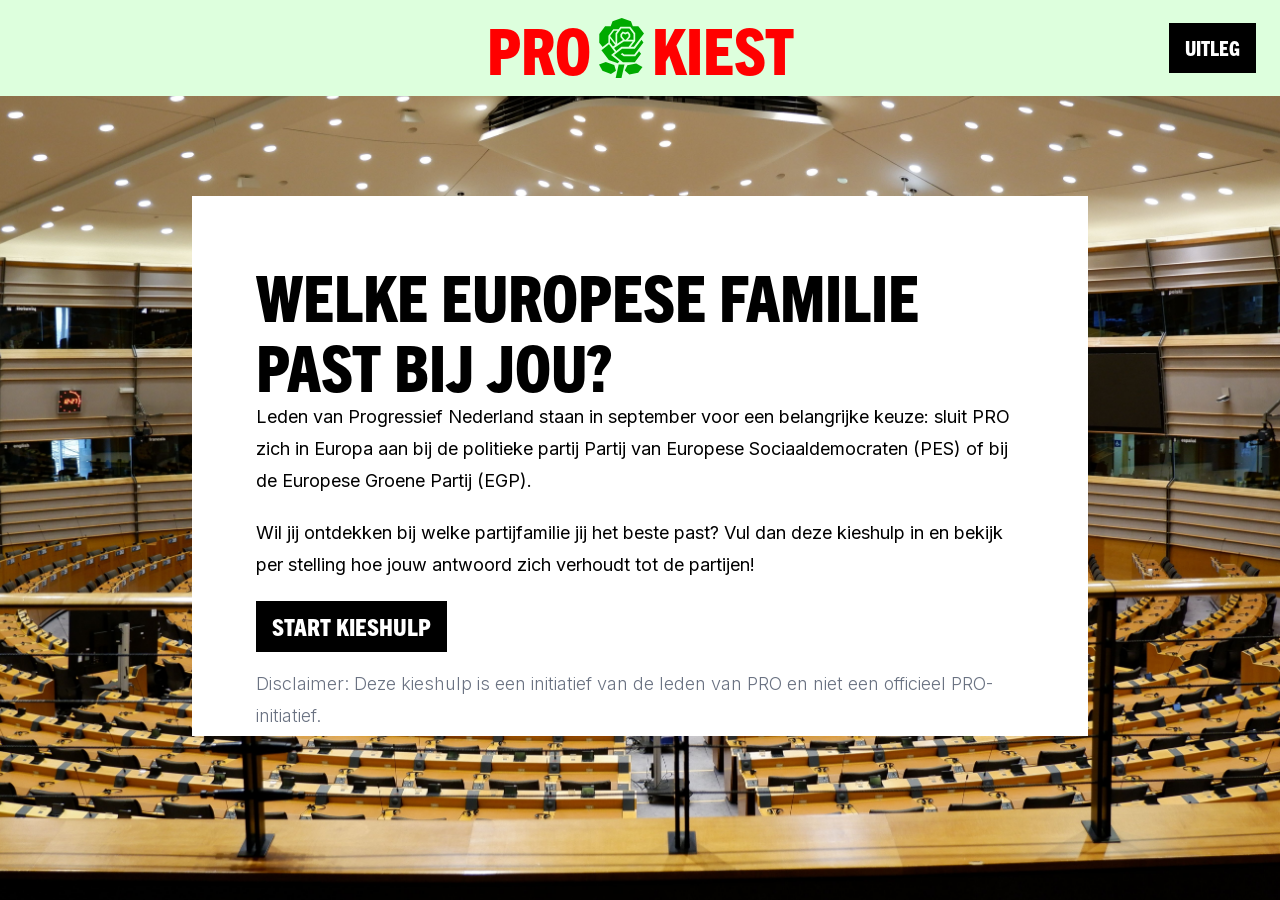
==== index.html @ 3e5dba1b "[Bot] Remove some old logic" ====
<!DOCTYPE html><!--jbq6PJC_xQ_1BbJ1nOaEa--><html lang="nl"><head><meta charSet="utf-8"/><meta name="viewport" content="width=device-width, initial-scale=1.0"/><meta name="viewport" content="width=device-width, initial-scale=1"/><link rel="preload" href="/_next/static/media/83afe278b6a6bb3c-s.p.3a6ba036.woff2" as="font" crossorigin="" type="font/woff2"/><link rel="preload" href="/fonts/Trade-Gothic-Next-LT-Pro-Lt.woff2" as="font" crossorigin="anonymous" type="font/woff2"/><link rel="preload" href="/fonts/Trade-Gothic-Next-LT-Pro.woff2" as="font" crossorigin="anonymous" type="font/woff2"/><link rel="preload" href="/fonts/Trade-Gothic-Next-LT-Pro-Cn.woff2" as="font" crossorigin="anonymous" type="font/woff2"/><link rel="preload" href="/fonts/Trade-Gothic-Next-LT-Pro-BdCn.woff2" as="font" crossorigin="anonymous" type="font/woff2"/><link rel="preload" as="image" href="/img/logo.svg"/><link rel="stylesheet" href="/_next/static/chunks/b7d8efb17f6d0d5c.css" data-precedence="next"/><link rel="preload" as="script" fetchPriority="low" href="/_next/static/chunks/a427eb49e493b20c.js"/><script src="/_next/static/chunks/7376b6bde52459bd.js" async=""></script><script src="/_next/static/chunks/b9815d432e1b489f.js" async=""></script><script src="/_next/static/chunks/4e6f28955422c92d.js" async=""></script><script src="/_next/static/chunks/eb59b9f862c1bdbf.js" async=""></script><script src="/_next/static/chunks/turbopack-c627ca79cd8f7689.js" async=""></script><script src="/_next/static/chunks/63b916033ead6818.js" async=""></script><script src="/_next/static/chunks/6979785a121b81f8.js" async=""></script><script src="/_next/static/chunks/e7fa56f981881c84.js" async=""></script><script src="/_next/static/chunks/f9fbcc937c357c88.js" async=""></script><script src="/_next/static/chunks/ec66d32b7583450e.js" async=""></script><script src="/_next/static/chunks/e334f1e9dd544319.js" async=""></script><script src="/_next/static/chunks/b8feca93baa9a281.js" async=""></script><script src="/_next/static/chunks/d967f2c191e84fab.js" async=""></script><script data-goatcounter="https://prokiest.goatcounter.com/count" async="" src="//gc.zgo.at/count.js"></script><meta name="next-size-adjust" content=""/><link rel="apple-touch-icon" sizes="180x180" href="/favicon/apple-touch-icon.png"/><link rel="icon" type="image/png" sizes="32x32" href="/favicon/favicon-32x32.png"/><link rel="icon" type="image/png" sizes="16x16" href="/favicon/favicon-16x16.png"/><link rel="manifest" href="/favicon/site.webmanifest"/><link rel="mask-icon" href="/favicon/safari-pinned-tab.svg" color="#000000"/><link rel="shortcut icon" href="/favicon/favicon.ico"/><link rel="alternate" type="application/rss+xml" href="/feed.xml"/><link rel="preload" href="/fonts/Trade-Gothic-Next-LT-Pro-Lt.woff2" as="font" type="font/woff2" crossorigin="anonymous"/><link rel="preload" href="/fonts/Trade-Gothic-Next-LT-Pro.woff2" as="font" type="font/woff2" crossorigin="anonymous"/><link rel="preload" href="/fonts/Trade-Gothic-Next-LT-Pro-Cn.woff2" as="font" type="font/woff2" crossorigin="anonymous"/><link rel="preload" href="/fonts/Trade-Gothic-Next-LT-Pro-BdCn.woff2" as="font" type="font/woff2" crossorigin="anonymous"/><title>PROKiest</title><meta name="description" content="Welke Europese familie past bij jou?"/><script src="/_next/static/chunks/a6dad97d9634a72d.js" noModule=""></script><style data-emotion="mui shjdog 1mu7tz3 1sf5kif 6k8fz8 8rwt75 srjgtb a23958 ugy3wa q7mezt 14yoxd">.mui-shjdog{display:-webkit-box;display:-webkit-flex;display:-ms-flexbox;display:flex;-webkit-flex-direction:column;-ms-flex-direction:column;flex-direction:column;width:100%;box-sizing:border-box;-webkit-flex-shrink:0;-ms-flex-negative:0;flex-shrink:0;position:fixed;z-index:1100;top:0;left:auto;right:0;--AppBar-background:#1976d2;--AppBar-color:#fff;background-color:var(--AppBar-background);color:var(--AppBar-color);top:0;background-color:var(--header-bg);color:inherit;box-shadow:none;border-bottom:none;z-index:1200;}@media print{.mui-shjdog{position:absolute;}}.mui-1mu7tz3{background-color:#fff;color:rgba(0, 0, 0, 0.87);-webkit-transition:box-shadow 300ms cubic-bezier(0.4, 0, 0.2, 1) 0ms;transition:box-shadow 300ms cubic-bezier(0.4, 0, 0.2, 1) 0ms;box-shadow:var(--Paper-shadow);background-image:var(--Paper-overlay);display:-webkit-box;display:-webkit-flex;display:-ms-flexbox;display:flex;-webkit-flex-direction:column;-ms-flex-direction:column;flex-direction:column;width:100%;box-sizing:border-box;-webkit-flex-shrink:0;-ms-flex-negative:0;flex-shrink:0;position:fixed;z-index:1100;top:0;left:auto;right:0;--AppBar-background:#1976d2;--AppBar-color:#fff;background-color:var(--AppBar-background);color:var(--AppBar-color);top:0;background-color:var(--header-bg);color:inherit;box-shadow:none;border-bottom:none;z-index:1200;}@media print{.mui-1mu7tz3{position:absolute;}}.mui-1sf5kif{position:relative;display:-webkit-box;display:-webkit-flex;display:-ms-flexbox;display:flex;-webkit-align-items:center;-webkit-box-align:center;-ms-flex-align:center;align-items:center;padding-left:16px;padding-right:16px;min-height:56px;display:grid;-webkit-align-items:center;-webkit-box-align:center;-ms-flex-align:center;align-items:center;width:100%;max-width:1280px;margin-left:auto;margin-right:auto;}@media (min-width:600px){.mui-1sf5kif{padding-left:24px;padding-right:24px;}}@media (min-width:0px){@media (orientation: landscape){.mui-1sf5kif{min-height:48px;}}}@media (min-width:600px){.mui-1sf5kif{min-height:64px;}}@media (min-width:0px){.mui-1sf5kif{padding-left:16px;padding-right:16px;grid-template-columns:1fr auto;}}@media (min-width:1200px){.mui-1sf5kif{padding-left:24px;padding-right:24px;grid-template-columns:1fr auto 1fr;}}@media (min-width:0px){.mui-6k8fz8{display:none;}}@media (min-width:1200px){.mui-6k8fz8{display:block;}}.mui-8rwt75{-webkit-align-items:center;-webkit-box-align:center;-ms-flex-align:center;align-items:center;-webkit-box-pack:end;-ms-flex-pack:end;-webkit-justify-content:flex-end;justify-content:flex-end;gap:16px;width:100%;}@media (min-width:0px){.mui-8rwt75{display:none;}}@media (min-width:1200px){.mui-8rwt75{display:-webkit-box;display:-webkit-flex;display:-ms-flexbox;display:flex;}}.mui-srjgtb{-webkit-box-pack:end;-ms-flex-pack:end;-webkit-justify-content:flex-end;justify-content:flex-end;}@media (min-width:0px){.mui-srjgtb{display:-webkit-box;display:-webkit-flex;display:-ms-flexbox;display:flex;}}@media (min-width:1200px){.mui-srjgtb{display:none;}}.mui-a23958{text-align:center;-webkit-flex:0 0 auto;-ms-flex:0 0 auto;flex:0 0 auto;font-size:1.5rem;padding:8px;border-radius:50%;color:rgba(0, 0, 0, 0.54);-webkit-transition:background-color 150ms cubic-bezier(0.4, 0, 0.2, 1) 0ms;transition:background-color 150ms cubic-bezier(0.4, 0, 0.2, 1) 0ms;--IconButton-hoverBg:rgba(0, 0, 0, 0.04);color:var(--button-color);background-color:var(--button-bg);border-radius:0;}.mui-a23958:hover{background-color:var(--IconButton-hoverBg);}@media (hover: none){.mui-a23958:hover{background-color:transparent;}}.mui-a23958.Mui-disabled{background-color:transparent;color:rgba(0, 0, 0, 0.26);}.mui-a23958.MuiIconButton-loading{color:transparent;}.mui-a23958:hover{background-color:var(--button-bg-hover);color:var(--button-color-hover);}.mui-ugy3wa{display:-webkit-inline-box;display:-webkit-inline-flex;display:-ms-inline-flexbox;display:inline-flex;-webkit-align-items:center;-webkit-box-align:center;-ms-flex-align:center;align-items:center;-webkit-box-pack:center;-ms-flex-pack:center;-webkit-justify-content:center;justify-content:center;position:relative;box-sizing:border-box;-webkit-tap-highlight-color:transparent;background-color:transparent;outline:0;border:0;margin:0;border-radius:0;padding:0;cursor:pointer;-webkit-user-select:none;-moz-user-select:none;-ms-user-select:none;user-select:none;vertical-align:middle;-moz-appearance:none;-webkit-appearance:none;-webkit-text-decoration:none;text-decoration:none;color:inherit;text-align:center;-webkit-flex:0 0 auto;-ms-flex:0 0 auto;flex:0 0 auto;font-size:1.5rem;padding:8px;border-radius:50%;color:rgba(0, 0, 0, 0.54);-webkit-transition:background-color 150ms cubic-bezier(0.4, 0, 0.2, 1) 0ms;transition:background-color 150ms cubic-bezier(0.4, 0, 0.2, 1) 0ms;--IconButton-hoverBg:rgba(0, 0, 0, 0.04);color:var(--button-color);background-color:var(--button-bg);border-radius:0;}.mui-ugy3wa::-moz-focus-inner{border-style:none;}.mui-ugy3wa.Mui-disabled{pointer-events:none;cursor:default;}@media print{.mui-ugy3wa{-webkit-print-color-adjust:exact;color-adjust:exact;}}.mui-ugy3wa:hover{background-color:var(--IconButton-hoverBg);}@media (hover: none){.mui-ugy3wa:hover{background-color:transparent;}}.mui-ugy3wa.Mui-disabled{background-color:transparent;color:rgba(0, 0, 0, 0.26);}.mui-ugy3wa.MuiIconButton-loading{color:transparent;}.mui-ugy3wa:hover{background-color:var(--button-bg-hover);color:var(--button-color-hover);}.mui-q7mezt{-webkit-user-select:none;-moz-user-select:none;-ms-user-select:none;user-select:none;width:1em;height:1em;display:inline-block;-webkit-flex-shrink:0;-ms-flex-negative:0;flex-shrink:0;-webkit-transition:fill 200ms cubic-bezier(0.4, 0, 0.2, 1) 0ms;transition:fill 200ms cubic-bezier(0.4, 0, 0.2, 1) 0ms;fill:currentColor;font-size:1.5rem;}.mui-14yoxd{z-index:1200;}</style></head><body class="inter_5972bc34-module__OU16Qa__className"><div hidden=""><!--$--><!--/$--></div><header class="MuiPaper-root MuiPaper-elevation MuiPaper-elevation0 MuiAppBar-root MuiAppBar-colorPrimary MuiAppBar-positionFixed mui-fixed mui-1mu7tz3" style="--Paper-shadow:none"><nav class="MuiToolbar-root MuiToolbar-gutters MuiToolbar-regular mui-1sf5kif" aria-label="Global"><div class="MuiBox-root mui-6k8fz8"></div><a class="flex items-center justify-self-center gap-2" aria-label="PROKiest" href="/"><span class="brand-logo">PRO</span><img alt="" src="/img/logo.svg" class="h-10 md:h-15 w-auto self-center"/><span class="brand-logo">Kiest</span></a><div class="MuiBox-root mui-8rwt75"><a href="/uitleg"><button type="button" class="inline-flex items-center justify-center font-(family-name:--title-font) uppercase px-[1rem] py-[0.6rem] cursor-pointer duration-300 bg-[var(--button-bg)] text-[var(--button-color)] hover:bg-[var(--button-bg-hover)] hover:text-[var(--button-color-hover)] w-fit">Uitleg</button></a></div><div class="MuiBox-root mui-srjgtb"><button class="MuiButtonBase-root MuiIconButton-root MuiIconButton-sizeMedium mui-ugy3wa" tabindex="0" type="button" aria-label="Open menu"><svg class="MuiSvgIcon-root MuiSvgIcon-fontSizeMedium mui-q7mezt" focusable="false" aria-hidden="true" viewBox="0 0 24 24"><path d="M3 18h18v-2H3zm0-5h18v-2H3zm0-7v2h18V6z"></path></svg></button></div></nav></header><main class="overflow-x-hidden"><div class="page-transition"><div style="background:var(--color-2-lighter)"><div class="relative overflow-hidden" style="height:100svh"><div class="md:hidden"><div class="max-h-[50vh] absolute inset-[-5%] bg-cover bg-center bg-no-repeat" style="background-image:url(/img/background.jpg)"></div><div class="flex h-full items-center justify-center p-4 md:p-8 mt-32 pb-32 sd:mt-64 sd:pb-64 max-h-screen md:mt-0 md:pb-0 md:max-h-screen"><div class="bg-white z-10 w-full max-w-4xl max-h-[calc(100svh-8rem)] h-full md:h-[60vh] flex flex-col overflow-hidden mt-32 pb-32 sd:mt-64 sd:pb-64 max-h-screen md:mt-0 md:pb-0 md:max-h-screen"><div class="p-4 md:p-16 flex-1 min-h-0 overflow-y-auto flex flex-col"><h1 class="hidden reader-only">PROKiest</h1><h1 class="hidden md:block">Welke Europese familie past bij jou?</h1><h2 class="md:hidden sd:block">Welke Europese familie past bij jou?</h2><p class="mb-5 text-lg/8 ">Leden van Progressief Nederland staan in september voor een belangrijke keuze: sluit PRO zich in Europa aan bij de politieke partij Partij van Europese Sociaaldemocraten (PES) of bij de Europese Groene Partij (EGP).</p><p class="mb-5 text-lg/8 ">Wil jij ontdekken bij welke partijfamilie jij het beste past? Vul dan deze kieshulp in en bekijk per stelling hoe jouw antwoord zich verhoudt tot de partijen!</p><button type="button" class="inline-flex items-center justify-center font-(family-name:--title-font) uppercase px-[1rem] py-[0.6rem] cursor-pointer duration-300 bg-[var(--button-bg)] text-[var(--button-color)] hover:bg-[var(--button-bg-hover)] hover:text-[var(--button-color-hover)] w-fit text-2xl mb-4">Start kieshulp</button><p class="mb-5 text-lg/8 mt-auto font-light text-gray-500">Disclaimer: Deze kieshulp is een initiatief van de leden van PRO en niet een officieel PRO-initiatief.</p></div></div></div></div><div class="hidden md:block h-full"><div class="hidden md:block absolute inset-[-5%] bg-cover bg-center bg-no-repeat" style="background-image:url(/img/background.jpg)"></div><div class="relative z-10 flex items-center justify-center h-full"><div class="flex h-full items-center justify-center p-4 md:p-8 mt-32 pb-32 sd:mt-64 sd:pb-64 max-h-screen md:mt-0 md:pb-0 md:max-h-screen"><div class="bg-white z-10 w-full max-w-4xl max-h-[calc(100svh-8rem)] h-full md:h-[60vh] flex flex-col overflow-hidden mt-32 pb-32 sd:mt-64 sd:pb-64 max-h-screen md:mt-0 md:pb-0 md:max-h-screen"><div class="p-4 md:p-16 flex-1 min-h-0 overflow-y-auto flex flex-col"><h1 class="hidden reader-only">PROKiest</h1><h1 class="hidden md:block">Welke Europese familie past bij jou?</h1><h2 class="md:hidden sd:block">Welke Europese familie past bij jou?</h2><p class="mb-5 text-lg/8 ">Leden van Progressief Nederland staan in september voor een belangrijke keuze: sluit PRO zich in Europa aan bij de politieke partij Partij van Europese Sociaaldemocraten (PES) of bij de Europese Groene Partij (EGP).</p><p class="mb-5 text-lg/8 ">Wil jij ontdekken bij welke partijfamilie jij het beste past? Vul dan deze kieshulp in en bekijk per stelling hoe jouw antwoord zich verhoudt tot de partijen!</p><button type="button" class="inline-flex items-center justify-center font-(family-name:--title-font) uppercase px-[1rem] py-[0.6rem] cursor-pointer duration-300 bg-[var(--button-bg)] text-[var(--button-color)] hover:bg-[var(--button-bg-hover)] hover:text-[var(--button-color-hover)] w-fit text-2xl mb-4">Start kieshulp</button><p class="mb-5 text-lg/8 mt-auto font-light text-gray-500">Disclaimer: Deze kieshulp is een initiatief van de leden van PRO en niet een officieel PRO-initiatief.</p></div></div></div></div></div></div></div><!--$--><!--/$--></div></main><script src="/_next/static/chunks/a427eb49e493b20c.js" id="_R_" async=""></script><script>(self.__next_f=self.__next_f||[]).push([0])</script><script>self.__next_f.push([1,"1:\"$Sreact.fragment\"\n2:I[99924,[\"/_next/static/chunks/63b916033ead6818.js\",\"/_next/static/chunks/6979785a121b81f8.js\",\"/_next/static/chunks/e7fa56f981881c84.js\",\"/_next/static/chunks/f9fbcc937c357c88.js\"],\"default\"]\n3:I[45877,[\"/_next/static/chunks/63b916033ead6818.js\",\"/_next/static/chunks/6979785a121b81f8.js\",\"/_next/static/chunks/e7fa56f981881c84.js\",\"/_next/static/chunks/f9fbcc937c357c88.js\"],\"default\"]\n4:I[96172,[\"/_next/static/chunks/63b916033ead6818.js\",\"/_next/static/chunks/6979785a121b81f8.js\",\"/_next/static/chunks/e7fa56f981881c84.js\",\"/_next/static/chunks/f9fbcc937c357c88.js\"],\"default\"]\n5:I[60059,[\"/_next/static/chunks/63b916033ead6818.js\",\"/_next/static/chunks/6979785a121b81f8.js\",\"/_next/static/chunks/e7fa56f981881c84.js\",\"/_next/static/chunks/f9fbcc937c357c88.js\"],\"default\"]\n6:I[42743,[\"/_next/static/chunks/ec66d32b7583450e.js\",\"/_next/static/chunks/e334f1e9dd544319.js\"],\"default\"]\n7:I[73658,[\"/_next/static/chunks/ec66d32b7583450e.js\",\"/_next/static/chunks/e334f1e9dd544319.js\"],\"default\"]\n8:I[46235,[\"/_next/static/chunks/ec66d32b7583450e.js\",\"/_next/static/chunks/e334f1e9dd544319.js\"],\"ClientPageRoot\"]\n9:I[97546,[\"/_next/static/chunks/63b916033ead6818.js\",\"/_next/static/chunks/6979785a121b81f8.js\",\"/_next/static/chunks/e7fa56f981881c84.js\",\"/_next/static/chunks/f9fbcc937c357c88.js\",\"/_next/static/chunks/b8feca93baa9a281.js\",\"/_next/static/chunks/d967f2c191e84fab.js\"],\"default\"]\nc:I[96027,[\"/_next/static/chunks/ec66d32b7583450e.js\",\"/_next/static/chunks/e334f1e9dd544319.js\"],\"OutletBoundary\"]\nd:\"$Sreact.suspense\"\nf:I[96027,[\"/_next/static/chunks/ec66d32b7583450e.js\",\"/_next/static/chunks/e334f1e9dd544319.js\"],\"ViewportBoundary\"]\n11:I[96027,[\"/_next/static/chunks/ec66d32b7583450e.js\",\"/_next/static/chunks/e334f1e9dd544319.js\"],\"MetadataBoundary\"]\n13:I[78346,[\"/_next/static/chunks/ec66d32b7583450e.js\",\"/_next/static/chunks/e334f1e9dd544319.js\"],\"default\"]\n:HL[\"/_next/static/chunks/b7d8efb17f6d0d5c.css\",\"style\"]\n:HL[\"/_next/static/media/83afe278b6a6bb3c-s.p.3a6ba036.woff2\",\"font\",{\"crossOrigin\":\"\",\"type\":\"font/woff2\"}]\n:HL[\"/fonts/Trade-Gothic-Next-LT-Pro-Lt.woff2\",\"font\",{\"crossOrigin\":\"anonymous\",\"type\":\"font/woff2\"}]\n:HL[\"/fonts/Trade-Gothic-Next-LT-Pro.woff2\",\"font\",{\"crossOrigin\":\"anonymous\",\"type\":\"font/woff2\"}]\n:HL[\"/fonts/Trade-Gothic-Next-LT-Pro-Cn.woff2\",\"font\",{\"crossOrigin\":\"anonymous\",\"type\":\"font/woff2\"}]\n:HL[\"/fonts/Trade-Gothic-Next-LT-Pro-BdCn.woff2\",\"font\",{\"crossOrigin\":\"anonymous\",\"type\":\"font/woff2\"}]\n"])</script><script>self.__next_f.push([1,"0:{\"P\":null,\"b\":\"jbq6PJC_xQ_1BbJ1nOaEa\",\"c\":[\"\",\"\"],\"q\":\"\",\"i\":false,\"f\":[[[\"\",{\"children\":[\"__PAGE__\",{}]},\"$undefined\",\"$undefined\",true],[[\"$\",\"$1\",\"c\",{\"children\":[[[\"$\",\"link\",\"0\",{\"rel\":\"stylesheet\",\"href\":\"/_next/static/chunks/b7d8efb17f6d0d5c.css\",\"precedence\":\"next\",\"crossOrigin\":\"$undefined\",\"nonce\":\"$undefined\"}],[\"$\",\"script\",\"script-0\",{\"src\":\"/_next/static/chunks/63b916033ead6818.js\",\"async\":true,\"nonce\":\"$undefined\"}],[\"$\",\"script\",\"script-1\",{\"src\":\"/_next/static/chunks/6979785a121b81f8.js\",\"async\":true,\"nonce\":\"$undefined\"}],[\"$\",\"script\",\"script-2\",{\"src\":\"/_next/static/chunks/e7fa56f981881c84.js\",\"async\":true,\"nonce\":\"$undefined\"}],[\"$\",\"script\",\"script-3\",{\"src\":\"/_next/static/chunks/f9fbcc937c357c88.js\",\"async\":true,\"nonce\":\"$undefined\"}]],[\"$\",\"html\",null,{\"lang\":\"nl\",\"suppressHydrationWarning\":true,\"children\":[[\"$\",\"head\",null,{\"children\":[[\"$\",\"meta\",null,{\"name\":\"viewport\",\"content\":\"width=device-width, initial-scale=1.0\"}],[\"$\",\"link\",null,{\"rel\":\"apple-touch-icon\",\"sizes\":\"180x180\",\"href\":\"/favicon/apple-touch-icon.png\"}],[\"$\",\"link\",null,{\"rel\":\"icon\",\"type\":\"image/png\",\"sizes\":\"32x32\",\"href\":\"/favicon/favicon-32x32.png\"}],[\"$\",\"link\",null,{\"rel\":\"icon\",\"type\":\"image/png\",\"sizes\":\"16x16\",\"href\":\"/favicon/favicon-16x16.png\"}],[\"$\",\"link\",null,{\"rel\":\"manifest\",\"href\":\"/favicon/site.webmanifest\"}],[\"$\",\"link\",null,{\"rel\":\"mask-icon\",\"href\":\"/favicon/safari-pinned-tab.svg\",\"color\":\"#000000\"}],[\"$\",\"link\",null,{\"rel\":\"shortcut icon\",\"href\":\"/favicon/favicon.ico\"}],[\"$\",\"link\",null,{\"rel\":\"alternate\",\"type\":\"application/rss+xml\",\"href\":\"/feed.xml\"}],[\"$\",\"link\",null,{\"rel\":\"preload\",\"href\":\"/fonts/Trade-Gothic-Next-LT-Pro-Lt.woff2\",\"as\":\"font\",\"type\":\"font/woff2\",\"crossOrigin\":\"anonymous\"}],[\"$\",\"link\",null,{\"rel\":\"preload\",\"href\":\"/fonts/Trade-Gothic-Next-LT-Pro.woff2\",\"as\":\"font\",\"type\":\"font/woff2\",\"crossOrigin\":\"anonymous\"}],[\"$\",\"link\",null,{\"rel\":\"preload\",\"href\":\"/fonts/Trade-Gothic-Next-LT-Pro-Cn.woff2\",\"as\":\"font\",\"type\":\"font/woff2\",\"crossOrigin\":\"anonymous\"}],[\"$\",\"link\",null,{\"rel\":\"preload\",\"href\":\"/fonts/Trade-Gothic-Next-LT-Pro-BdCn.woff2\",\"as\":\"font\",\"type\":\"font/woff2\",\"crossOrigin\":\"anonymous\"}],[\"$\",\"script\",null,{\"data-goatcounter\":\"https://prokiest.goatcounter.com/count\",\"async\":true,\"src\":\"//gc.zgo.at/count.js\"}]]}],[\"$\",\"body\",null,{\"className\":\"inter_5972bc34-module__OU16Qa__className\",\"children\":[\"$\",\"$L2\",null,{\"options\":{\"key\":\"mui\"},\"children\":[\"$\",\"$L3\",null,{\"children\":[[\"$\",\"$L4\",null,{}],[\"$\",\"main\",null,{\"className\":\"overflow-x-hidden\",\"children\":[\"$\",\"$L5\",null,{\"children\":[\"$\",\"$L6\",null,{\"parallelRouterKey\":\"children\",\"error\":\"$undefined\",\"errorStyles\":\"$undefined\",\"errorScripts\":\"$undefined\",\"template\":[\"$\",\"$L7\",null,{}],\"templateStyles\":\"$undefined\",\"templateScripts\":\"$undefined\",\"notFound\":[[[\"$\",\"title\",null,{\"children\":\"404: This page could not be found.\"}],[\"$\",\"div\",null,{\"style\":{\"fontFamily\":\"system-ui,\\\"Segoe UI\\\",Roboto,Helvetica,Arial,sans-serif,\\\"Apple Color Emoji\\\",\\\"Segoe UI Emoji\\\"\",\"height\":\"100vh\",\"textAlign\":\"center\",\"display\":\"flex\",\"flexDirection\":\"column\",\"alignItems\":\"center\",\"justifyContent\":\"center\"},\"children\":[\"$\",\"div\",null,{\"children\":[[\"$\",\"style\",null,{\"dangerouslySetInnerHTML\":{\"__html\":\"body{color:#000;background:#fff;margin:0}.next-error-h1{border-right:1px solid rgba(0,0,0,.3)}@media (prefers-color-scheme:dark){body{color:#fff;background:#000}.next-error-h1{border-right:1px solid rgba(255,255,255,.3)}}\"}}],[\"$\",\"h1\",null,{\"className\":\"next-error-h1\",\"style\":{\"display\":\"inline-block\",\"margin\":\"0 20px 0 0\",\"padding\":\"0 23px 0 0\",\"fontSize\":24,\"fontWeight\":500,\"verticalAlign\":\"top\",\"lineHeight\":\"49px\"},\"children\":404}],[\"$\",\"div\",null,{\"style\":{\"display\":\"inline-block\"},\"children\":[\"$\",\"h2\",null,{\"style\":{\"fontSize\":14,\"fontWeight\":400,\"lineHeight\":\"49px\",\"margin\":0},\"children\":\"This page could not be found.\"}]}]]}]}]],[]],\"forbidden\":\"$undefined\",\"unauthorized\":\"$undefined\"}]}]}]]}]}]}]]}]]}],{\"children\":[[\"$\",\"$1\",\"c\",{\"children\":[[\"$\",\"$L8\",null,{\"Component\":\"$9\",\"serverProvidedParams\":{\"searchParams\":{},\"params\":{},\"promises\":[\"$@a\",\"$@b\"]}}],[[\"$\",\"script\",\"script-0\",{\"src\":\"/_next/static/chunks/b8feca93baa9a281.js\",\"async\":true,\"nonce\":\"$undefined\"}],[\"$\",\"script\",\"script-1\",{\"src\":\"/_next/static/chunks/d967f2c191e84fab.js\",\"async\":true,\"nonce\":\"$undefined\"}]],[\"$\",\"$Lc\",null,{\"children\":[\"$\",\"$d\",null,{\"name\":\"Next.MetadataOutlet\",\"children\":\"$@e\"}]}]]}],{},null,false,false]},null,false,false],[\"$\",\"$1\",\"h\",{\"children\":[null,[\"$\",\"$Lf\",null,{\"children\":\"$L10\"}],[\"$\",\"div\",null,{\"hidden\":true,\"children\":[\"$\",\"$L11\",null,{\"children\":[\"$\",\"$d\",null,{\"name\":\"Next.Metadata\",\"children\":\"$L12\"}]}]}],[\"$\",\"meta\",null,{\"name\":\"next-size-adjust\",\"content\":\"\"}]]}],false]],\"m\":\"$undefined\",\"G\":[\"$13\",[]],\"S\":true}\n"])</script><script>self.__next_f.push([1,"a:{}\nb:\"$0:f:0:1:1:children:0:props:children:0:props:serverProvidedParams:params\"\n"])</script><script>self.__next_f.push([1,"10:[[\"$\",\"meta\",\"0\",{\"charSet\":\"utf-8\"}],[\"$\",\"meta\",\"1\",{\"name\":\"viewport\",\"content\":\"width=device-width, initial-scale=1\"}]]\n"])</script><script>self.__next_f.push([1,"e:null\n12:[[\"$\",\"title\",\"0\",{\"children\":\"PROKiest\"}],[\"$\",\"meta\",\"1\",{\"name\":\"description\",\"content\":\"Welke Europese familie past bij jou?\"}]]\n"])</script></body></html>
---- _next/static/chunks/b7d8efb17f6d0d5c.css ----
@font-face{font-family:Inter;font-style:normal;font-weight:100 900;font-display:swap;src:url(../media/2c55a0e60120577a-s.2a48534a.woff2)format("woff2");unicode-range:U+460-52F,U+1C80-1C8A,U+20B4,U+2DE0-2DFF,U+A640-A69F,U+FE2E-FE2F}@font-face{font-family:Inter;font-style:normal;font-weight:100 900;font-display:swap;src:url(../media/9c72aa0f40e4eef8-s.18a48cbc.woff2)format("woff2");unicode-range:U+301,U+400-45F,U+490-491,U+4B0-4B1,U+2116}@font-face{font-family:Inter;font-style:normal;font-weight:100 900;font-display:swap;src:url(../media/ad66f9afd8947f86-s.7a40eb73.woff2)format("woff2");unicode-range:U+1F??}@font-face{font-family:Inter;font-style:normal;font-weight:100 900;font-display:swap;src:url(../media/5476f68d60460930-s.c995e352.woff2)format("woff2");unicode-range:U+370-377,U+37A-37F,U+384-38A,U+38C,U+38E-3A1,U+3A3-3FF}@font-face{font-family:Inter;font-style:normal;font-weight:100 900;font-display:swap;src:url(../media/2bbe8d2671613f1f-s.76dcb0b2.woff2)format("woff2");unicode-range:U+102-103,U+110-111,U+128-129,U+168-169,U+1A0-1A1,U+1AF-1B0,U+300-301,U+303-304,U+308-309,U+323,U+329,U+1EA0-1EF9,U+20AB}@font-face{font-family:Inter;font-style:normal;font-weight:100 900;font-display:swap;src:url(../media/1bffadaabf893a1e-s.7cd81963.woff2)format("woff2");unicode-range:U+100-2BA,U+2BD-2C5,U+2C7-2CC,U+2CE-2D7,U+2DD-2FF,U+304,U+308,U+329,U+1D00-1DBF,U+1E00-1E9F,U+1EF2-1EFF,U+2020,U+20A0-20AB,U+20AD-20C0,U+2113,U+2C60-2C7F,U+A720-A7FF}@font-face{font-family:Inter;font-style:normal;font-weight:100 900;font-display:swap;src:url(../media/83afe278b6a6bb3c-s.p.3a6ba036.woff2)format("woff2");unicode-range:U+??,U+131,U+152-153,U+2BB-2BC,U+2C6,U+2DA,U+2DC,U+304,U+308,U+329,U+2000-206F,U+20AC,U+2122,U+2191,U+2193,U+2212,U+2215,U+FEFF,U+FFFD}@font-face{font-family:Inter Fallback;src:local(Arial);ascent-override:90.44%;descent-override:22.52%;line-gap-override:0.0%;size-adjust:107.12%}.inter_5972bc34-module__OU16Qa__className{font-family:Inter,Inter Fallback;font-style:normal}
@layer properties{@supports (((-webkit-hyphens:none)) and (not (margin-trim:inline))) or ((-moz-orient:inline) and (not (color:rgb(from red r g b)))){*,:before,:after,::backdrop{--tw-translate-x:0;--tw-translate-y:0;--tw-translate-z:0;--tw-rotate-x:initial;--tw-rotate-y:initial;--tw-rotate-z:initial;--tw-skew-x:initial;--tw-skew-y:initial;--tw-border-style:solid;--tw-gradient-position:initial;--tw-gradient-from:#0000;--tw-gradient-via:#0000;--tw-gradient-to:#0000;--tw-gradient-stops:initial;--tw-gradient-via-stops:initial;--tw-gradient-from-position:0%;--tw-gradient-via-position:50%;--tw-gradient-to-position:100%;--tw-leading:initial;--tw-font-weight:initial;--tw-tracking:initial;--tw-shadow:0 0 #0000;--tw-shadow-color:initial;--tw-shadow-alpha:100%;--tw-inset-shadow:0 0 #0000;--tw-inset-shadow-color:initial;--tw-inset-shadow-alpha:100%;--tw-ring-color:initial;--tw-ring-shadow:0 0 #0000;--tw-inset-ring-color:initial;--tw-inset-ring-shadow:0 0 #0000;--tw-ring-inset:initial;--tw-ring-offset-width:0px;--tw-ring-offset-color:#fff;--tw-ring-offset-shadow:0 0 #0000;--tw-duration:initial;--tw-scale-x:1;--tw-scale-y:1;--tw-scale-z:1}}}@layer theme{:root,:host{--font-sans:-apple-system,BlinkMacSystemFont,"Segoe UI",Roboto,"Helvetica Neue","Noto Sans",Arial,sans-serif,"Apple Color Emoji","Segoe UI Emoji","Segoe UI Symbol","Noto Color Emoji";--font-mono:ui-monospace,SFMono-Regular,Menlo,Monaco,Consolas,"Liberation Mono","Courier New",monospace;--color-red-100:#ffe2e2;--color-red-400:#ff6568;--color-red-700:#bf000f;--color-orange-100:#ffedd5;--color-orange-400:#ff8b1a;--color-orange-700:#c53c00;--color-green-100:#dcfce7;--color-green-400:#05df72;--color-green-700:#008138;--color-blue-100:#dbeafe;--color-blue-400:#54a2ff;--color-gray-300:#d1d5dc;--color-gray-500:#6a7282;--color-gray-900:#101828;--color-black:#000;--color-white:#fff;--spacing:.25rem;--container-3xl:48rem;--container-4xl:56rem;--container-7xl:80rem;--text-sm:.875rem;--text-sm--line-height:calc(1.25/.875);--text-lg:1.125rem;--text-xl:1.25rem;--text-xl--line-height:calc(1.75/1.25);--text-2xl:1.5rem;--text-2xl--line-height:calc(2/1.5);--text-4xl:2.25rem;--text-4xl--line-height:calc(2.5/2.25);--text-5xl:3rem;--text-5xl--line-height:1;--font-weight-light:300;--font-weight-semibold:600;--font-weight-bold:700;--leading-tight:1.25;--radius-2xl:1rem;--default-transition-duration:.15s;--default-transition-timing-function:cubic-bezier(.4,0,.2,1);--default-font-family:var(--font-sans);--default-mono-font-family:var(--font-mono);--title-font:"Trade Gothic Next Condensed","trade-gothic-next-condensed","Helvetica Neue","Arial",sans-serif;--title-size:4rem;--title-line-height:1.1;--title-color:#000;--body-font:"Trade Gothic Next","trade-gothic-next","Helvetica Neue","Arial",sans-serif;--body-size:20px;--body-weight:400;--body-line-height:1.5;--body-color:#000;--color-1:red;--color-1-light:#fac;--color-2:#0a0;--color-2-lighter:#dfd;--header-bg:var(--color-2-lighter);--button-bg:#000;--button-color:#fff;--button-bg-hover:var(--color-1-light);--button-color-hover:#000}@supports (color:lab(0% 0 0)){:root,:host{--color-red-100:lab(92.243% 10.2865 3.83865);--color-red-400:lab(63.7053% 60.745 31.3109);--color-red-700:lab(40.4273% 67.2623 53.7441);--color-orange-100:lab(94.7127% 3.58394 14.3151);--color-orange-400:lab(70.0429% 42.5156 75.8207);--color-orange-700:lab(46.4615% 57.7275 70.8507);--color-green-100:lab(96.1861% -13.8464 6.52365);--color-green-400:lab(78.503% -64.9265 39.7492);--color-green-700:lab(47.0329% -47.0239 31.4788);--color-blue-100:lab(92.0301% -2.24757 -11.6453);--color-blue-400:lab(65.0361% -1.42065 -56.9802);--color-gray-300:lab(85.1236% -.612259 -3.7138);--color-gray-500:lab(47.7841% -.393182 -10.0268);--color-gray-900:lab(8.11897% .811279 -12.254)}}}@layer base{*,:after,:before,::backdrop{box-sizing:border-box;border:0 solid;margin:0;padding:0}::file-selector-button{box-sizing:border-box;border:0 solid;margin:0;padding:0}html,:host{-webkit-text-size-adjust:100%;tab-size:4;line-height:1.5;font-family:var(--default-font-family,-apple-system,BlinkMacSystemFont,"Segoe UI",Roboto,"Helvetica Neue","Noto Sans",Arial,sans-serif,"Apple Color Emoji","Segoe UI Emoji","Segoe UI Symbol","Noto Color Emoji");font-feature-settings:var(--default-font-feature-settings,normal);font-variation-settings:var(--default-font-variation-settings,normal);-webkit-tap-highlight-color:transparent}hr{height:0;color:inherit;border-top-width:1px}abbr:where([title]){-webkit-text-decoration:underline dotted;text-decoration:underline dotted}h1,h2,h3,h4,h5,h6{font-size:inherit;font-weight:inherit}a{color:inherit;-webkit-text-decoration:inherit;-webkit-text-decoration:inherit;-webkit-text-decoration:inherit;-webkit-text-decoration:inherit;text-decoration:inherit}b,strong{font-weight:bolder}code,kbd,samp,pre{font-family:var(--default-mono-font-family,ui-monospace,SFMono-Regular,Menlo,Monaco,Consolas,"Liberation Mono","Courier New",monospace);font-feature-settings:var(--default-mono-font-feature-settings,normal);font-variation-settings:var(--default-mono-font-variation-settings,normal);font-size:1em}small{font-size:80%}sub,sup{vertical-align:baseline;font-size:75%;line-height:0;position:relative}sub{bottom:-.25em}sup{top:-.5em}table{text-indent:0;border-color:inherit;border-collapse:collapse}:-moz-focusring:where(:not(iframe)){outline:auto}progress{vertical-align:baseline}summary{display:list-item}ol,ul,menu{list-style:none}img,svg,video,canvas,audio,iframe,embed,object{vertical-align:middle;display:block}img,video{max-width:100%;height:auto}button,input,select,optgroup,textarea{font:inherit;font-feature-settings:inherit;font-variation-settings:inherit;letter-spacing:inherit;color:inherit;opacity:1;background-color:#0000;border-radius:0}::file-selector-button{font:inherit;font-feature-settings:inherit;font-variation-settings:inherit;letter-spacing:inherit;color:inherit;opacity:1;background-color:#0000;border-radius:0}:where(select:is([multiple],[size])) optgroup{font-weight:bolder}:where(select:is([multiple],[size])) optgroup option{padding-inline-start:20px}::file-selector-button{margin-inline-end:4px}::placeholder{opacity:1}@supports (not ((-webkit-appearance:-apple-pay-button))) or (contain-intrinsic-size:1px){::placeholder{color:currentColor}@supports (color:color-mix(in lab, red, red)){::placeholder{color:color-mix(in oklab,currentcolor 50%,transparent)}}}textarea{resize:vertical}::-webkit-search-decoration{-webkit-appearance:none}::-webkit-date-and-time-value{min-height:1lh;text-align:inherit}::-webkit-datetime-edit{display:inline-flex}::-webkit-datetime-edit-fields-wrapper{padding:0}::-webkit-datetime-edit{padding-block:0}::-webkit-datetime-edit-year-field{padding-block:0}::-webkit-datetime-edit-month-field{padding-block:0}::-webkit-datetime-edit-day-field{padding-block:0}::-webkit-datetime-edit-hour-field{padding-block:0}::-webkit-datetime-edit-minute-field{padding-block:0}::-webkit-datetime-edit-second-field{padding-block:0}::-webkit-datetime-edit-millisecond-field{padding-block:0}::-webkit-datetime-edit-meridiem-field{padding-block:0}::-webkit-calendar-picker-indicator{line-height:1}:-moz-ui-invalid{box-shadow:none}button,input:where([type=button],[type=reset],[type=submit]){appearance:button}::file-selector-button{appearance:button}::-webkit-inner-spin-button{height:auto}::-webkit-outer-spin-button{height:auto}[hidden]:where(:not([hidden=until-found])){display:none!important}body{font-family:var(--body-font);font-size:var(--body-size);font-weight:var(--body-weight);line-height:var(--body-line-height);color:var(--body-color)}a{color:var(--color-2)}h1,h2,h3,h4,h5,h6{font-family:var(--title-font);line-height:var(--title-line-height);color:var(--title-color);text-transform:uppercase}h1{font-size:var(--title-size)}h2{font-size:calc(var(--title-size)*.75)}h3{font-size:calc(var(--title-size)*.6)}h4{font-size:calc(var(--title-size)*.5)}h5{font-size:calc(var(--title-size)*.4)}h6{font-size:calc(var(--title-size)*.35)}.brand-logo{font-size:calc(var(--title-size)*.7);color:red;font-family:var(--title-font);font-weight:var(--title-weight);text-transform:uppercase}@media (min-width:768px){.brand-logo{font-size:var(--title-size)}}}@layer components;@layer utilities{.sr-only{clip-path:inset(50%);white-space:nowrap;border-width:0;width:1px;height:1px;margin:-1px;padding:0;position:absolute;overflow:hidden}.absolute{position:absolute}.fixed{position:fixed}.relative{position:relative}.inset-0{inset:0}.inset-\[-5\%\]{inset:-5%}.bottom-6{bottom:calc(var(--spacing)*6)}.left-1\/2{left:50%}.isolate{isolation:isolate}.-z-10{z-index:calc(10*-1)}.z-10{z-index:10}.-m-1\.5{margin:calc(var(--spacing)*-1.5)}.mx-auto{margin-inline:auto}.my-3{margin-block:calc(var(--spacing)*3)}.mt-2{margin-top:calc(var(--spacing)*2)}.mt-3{margin-top:calc(var(--spacing)*3)}.mt-8{margin-top:calc(var(--spacing)*8)}.mt-32{margin-top:calc(var(--spacing)*32)}.mt-64{margin-top:calc(var(--spacing)*64)}.mt-auto{margin-top:auto}.mb-2{margin-bottom:calc(var(--spacing)*2)}.mb-4{margin-bottom:calc(var(--spacing)*4)}.mb-5{margin-bottom:calc(var(--spacing)*5)}.mb-8{margin-bottom:calc(var(--spacing)*8)}.block{display:block}.contents{display:contents}.flex{display:flex}.grid{display:grid}.hidden{display:none}.inline-block{display:inline-block}.inline-flex{display:inline-flex}.size-full{width:100%;height:100%}.h-2{height:calc(var(--spacing)*2)}.h-10{height:calc(var(--spacing)*10)}.h-dvh{height:100dvh}.h-full{height:100%}.max-h-\[50vh\]{max-height:50vh}.max-h-\[calc\(100svh-8rem\)\]{max-height:calc(100svh - 8rem)}.max-h-dvh{max-height:100dvh}.max-h-screen{max-height:100vh}.min-h-0{min-height:0}.w-auto{width:auto}.w-fit{width:fit-content}.w-full{width:100%}.max-w-3xl{max-width:var(--container-3xl)}.max-w-4xl{max-width:var(--container-4xl)}.max-w-7xl{max-width:var(--container-7xl)}.max-w-\[40\%\]{max-width:40%}.flex-1{flex:1}.shrink-0{flex-shrink:0}.-translate-x-1\/2{--tw-translate-x:calc(calc(1/2*100%)*-1);translate:var(--tw-translate-x)var(--tw-translate-y)}.transform{transform:var(--tw-rotate-x,)var(--tw-rotate-y,)var(--tw-rotate-z,)var(--tw-skew-x,)var(--tw-skew-y,)}.cursor-pointer{cursor:pointer}.flex-col{flex-direction:column}.items-center{align-items:center}.justify-between{justify-content:space-between}.justify-center{justify-content:center}.justify-end{justify-content:flex-end}.gap-2{gap:calc(var(--spacing)*2)}.gap-3{gap:calc(var(--spacing)*3)}.gap-4{gap:calc(var(--spacing)*4)}.self-center{align-self:center}.justify-self-center{justify-self:center}.overflow-auto{overflow:auto}.overflow-hidden{overflow:hidden}.overflow-x-hidden{overflow-x:hidden}.overflow-y-auto{overflow-y:auto}.rounded{border-radius:.25rem}.rounded-2xl{border-radius:var(--radius-2xl)}.rounded-full{border-radius:3.40282e38px}.rounded-t{border-top-left-radius:.25rem;border-top-right-radius:.25rem}.rounded-b{border-bottom-right-radius:.25rem;border-bottom-left-radius:.25rem}.border{border-style:var(--tw-border-style);border-width:1px}.border-t-0{border-top-style:var(--tw-border-style);border-top-width:0}.border-2{border-color:var(--color-2)}.border-blue-400{border-color:var(--color-blue-400)}.border-green-400{border-color:var(--color-green-400)}.border-orange-400{border-color:var(--color-orange-400)}.border-red-400{border-color:var(--color-red-400)}.border-white{border-color:var(--color-white)}.bg-\[var\(--button-bg\)\]{background-color:var(--button-bg)}.bg-black\/15{background-color:#00000026}@supports (color:color-mix(in lab, red, red)){.bg-black\/15{background-color:color-mix(in oklab,var(--color-black)15%,transparent)}}.bg-blue-100{background-color:var(--color-blue-100)}.bg-blue-400{background-color:var(--color-blue-400)}.bg-gray-900{background-color:var(--color-gray-900)}.bg-green-100{background-color:var(--color-green-100)}.bg-green-400{background-color:var(--color-green-400)}.bg-orange-100{background-color:var(--color-orange-100)}.bg-orange-400{background-color:var(--color-orange-400)}.bg-red-100{background-color:var(--color-red-100)}.bg-red-400{background-color:var(--color-red-400)}.bg-white{background-color:var(--color-white)}.bg-gradient-to-t{--tw-gradient-position:to top in oklab;background-image:linear-gradient(var(--tw-gradient-stops))}.from-gray-900{--tw-gradient-from:var(--color-gray-900);--tw-gradient-stops:var(--tw-gradient-via-stops,var(--tw-gradient-position),var(--tw-gradient-from)var(--tw-gradient-from-position),var(--tw-gradient-to)var(--tw-gradient-to-position))}.via-gray-900\/40{--tw-gradient-via:#10182866}@supports (color:color-mix(in lab, red, red)){.via-gray-900\/40{--tw-gradient-via:color-mix(in oklab,var(--color-gray-900)40%,transparent)}}.via-gray-900\/40{--tw-gradient-via-stops:var(--tw-gradient-position),var(--tw-gradient-from)var(--tw-gradient-from-position),var(--tw-gradient-via)var(--tw-gradient-via-position),var(--tw-gradient-to)var(--tw-gradient-to-position);--tw-gradient-stops:var(--tw-gradient-via-stops)}.bg-cover{background-size:cover}.bg-center{background-position:50%}.bg-no-repeat{background-repeat:no-repeat}.fill-white{fill:var(--color-white)}.object-cover{object-fit:cover}.p-1\.5{padding:calc(var(--spacing)*1.5)}.p-3{padding:calc(var(--spacing)*3)}.p-4{padding:calc(var(--spacing)*4)}.px-4{padding-inline:calc(var(--spacing)*4)}.px-8{padding-inline:calc(var(--spacing)*8)}.px-\[1rem\]{padding-inline:1rem}.py-2{padding-block:calc(var(--spacing)*2)}.py-3{padding-block:calc(var(--spacing)*3)}.py-\[0\.6rem\]{padding-block:.6rem}.pt-4{padding-top:calc(var(--spacing)*4)}.pt-8{padding-top:calc(var(--spacing)*8)}.pt-16{padding-top:calc(var(--spacing)*16)}.pt-80{padding-top:calc(var(--spacing)*80)}.pb-8{padding-bottom:calc(var(--spacing)*8)}.pb-32{padding-bottom:calc(var(--spacing)*32)}.pb-64{padding-bottom:calc(var(--spacing)*64)}.text-left{text-align:left}.text-right{text-align:right}.font-\(family-name\:--title-font\){font-family:var(--title-font)}.text-2xl{font-size:var(--text-2xl);line-height:var(--tw-leading,var(--text-2xl--line-height))}.text-5xl{font-size:var(--text-5xl);line-height:var(--tw-leading,var(--text-5xl--line-height))}.text-lg\/6{font-size:var(--text-lg);line-height:calc(var(--spacing)*6)}.text-lg\/8{font-size:var(--text-lg);line-height:calc(var(--spacing)*8)}.text-sm{font-size:var(--text-sm);line-height:var(--tw-leading,var(--text-sm--line-height))}.text-sm\/6{font-size:var(--text-sm);line-height:calc(var(--spacing)*6)}.text-xl{font-size:var(--text-xl);line-height:var(--tw-leading,var(--text-xl--line-height))}.leading-tight{--tw-leading:var(--leading-tight);line-height:var(--leading-tight)}.font-bold{--tw-font-weight:var(--font-weight-bold);font-weight:var(--font-weight-bold)}.font-light{--tw-font-weight:var(--font-weight-light);font-weight:var(--font-weight-light)}.font-semibold{--tw-font-weight:var(--font-weight-semibold);font-weight:var(--font-weight-semibold)}.tracking-\[0\.08em\]{--tw-tracking:.08em;letter-spacing:.08em}.wrap-normal{overflow-wrap:normal}.hyphens-none{-webkit-hyphens:none;hyphens:none}.text-\[var\(--button-color\)\]{color:var(--button-color)}.text-black{color:var(--color-black)}.text-black\/80{color:#000c}@supports (color:color-mix(in lab, red, red)){.text-black\/80{color:color-mix(in oklab,var(--color-black)80%,transparent)}}.text-gray-300{color:var(--color-gray-300)}.text-gray-500{color:var(--color-gray-500)}.text-green-700{color:var(--color-green-700)}.text-orange-700{color:var(--color-orange-700)}.text-red-700{color:var(--color-red-700)}.text-white{color:var(--color-white)}.uppercase{text-transform:uppercase}.accent-1{accent-color:var(--color-1)}.accent-2{accent-color:var(--color-2)}.accent-black{accent-color:var(--color-black)}.shadow-\[0_4px_12px_rgba\(0\,0\,0\,0\.28\)\]{--tw-shadow:0 4px 12px var(--tw-shadow-color,#00000047);box-shadow:var(--tw-inset-shadow),var(--tw-inset-ring-shadow),var(--tw-ring-offset-shadow),var(--tw-ring-shadow),var(--tw-shadow)}.ring-1{--tw-ring-color:var(--color-1)}.ring-gray-900\/10{--tw-ring-color:#1018281a}@supports (color:color-mix(in lab, red, red)){.ring-gray-900\/10{--tw-ring-color:color-mix(in oklab,var(--color-gray-900)10%,transparent)}}.transition-all{transition-property:all;transition-timing-function:var(--tw-ease,var(--default-transition-timing-function));transition-duration:var(--tw-duration,var(--default-transition-duration))}.transition-colors{transition-property:color,background-color,border-color,outline-color,text-decoration-color,fill,stroke,--tw-gradient-from,--tw-gradient-via,--tw-gradient-to;transition-timing-function:var(--tw-ease,var(--default-transition-timing-function));transition-duration:var(--tw-duration,var(--default-transition-duration))}.transition-transform{transition-property:transform,translate,scale,rotate;transition-timing-function:var(--tw-ease,var(--default-transition-timing-function));transition-duration:var(--tw-duration,var(--default-transition-duration))}.duration-300{--tw-duration:.3s;transition-duration:.3s}.ring-inset{--tw-ring-inset:inset}@media (hover:hover){.group-hover\:-translate-y-1:is(:where(.group):hover *){--tw-translate-y:calc(var(--spacing)*-1);translate:var(--tw-translate-x)var(--tw-translate-y)}.group-hover\:scale-105:is(:where(.group):hover *){--tw-scale-x:105%;--tw-scale-y:105%;--tw-scale-z:105%;scale:var(--tw-scale-x)var(--tw-scale-y)}.hover\:bg-\[var\(--button-bg-hover\)\]:hover{background-color:var(--button-bg-hover)}.hover\:bg-white:hover{background-color:var(--color-white)}.hover\:text-\[var\(--button-color-hover\)\]:hover{color:var(--button-color-hover)}.hover\:text-black:hover{color:var(--color-black)}.hover\:shadow-\[0_6px_16px_rgba\(0\,0\,0\,0\.35\)\]:hover{--tw-shadow:0 6px 16px var(--tw-shadow-color,#00000059);box-shadow:var(--tw-inset-shadow),var(--tw-inset-ring-shadow),var(--tw-ring-offset-shadow),var(--tw-ring-shadow),var(--tw-shadow)}.hover\:shadow-lg:hover{--tw-shadow:0 10px 15px -3px var(--tw-shadow-color,#0000001a),0 4px 6px -4px var(--tw-shadow-color,#0000001a);box-shadow:var(--tw-inset-shadow),var(--tw-inset-ring-shadow),var(--tw-ring-offset-shadow),var(--tw-ring-shadow),var(--tw-shadow)}}@media (min-width:40rem){.sm\:flex-row{flex-direction:row}.sm\:items-center{align-items:center}.sm\:justify-between{justify-content:space-between}.sm\:px-6{padding-inline:calc(var(--spacing)*6)}.sm\:pt-48{padding-top:calc(var(--spacing)*48)}}@media (min-width:48rem){.md\:mt-0{margin-top:0}.md\:block{display:block}.md\:hidden{display:none}.md\:h-15{height:calc(var(--spacing)*15)}.md\:h-\[60vh\]{height:60vh}.md\:max-h-screen{max-height:100vh}.md\:p-8{padding:calc(var(--spacing)*8)}.md\:p-16{padding:calc(var(--spacing)*16)}.md\:pb-0{padding-bottom:0}.md\:text-4xl{font-size:var(--text-4xl);line-height:var(--tw-leading,var(--text-4xl--line-height))}.md\:text-5xl{font-size:var(--text-5xl);line-height:var(--tw-leading,var(--text-5xl--line-height))}}@media (min-width:64rem){.lg\:px-8{padding-inline:calc(var(--spacing)*8)}.lg\:pt-80{padding-top:calc(var(--spacing)*80)}}}@font-face{font-family:Trade Gothic Next;src:url(/fonts/Trade-Gothic-Next-LT-Pro-Lt.woff2)format("woff2");font-weight:300;font-style:normal;font-display:swap}@font-face{font-family:Trade Gothic Next;src:url(/fonts/Trade-Gothic-Next-LT-Pro.woff2)format("woff2");font-weight:400;font-style:normal;font-display:swap}@font-face{font-family:Trade Gothic Next Condensed;src:url(/fonts/Trade-Gothic-Next-LT-Pro-Cn.woff2)format("woff2");font-weight:400;font-style:normal;font-display:swap}@font-face{font-family:Trade Gothic Next Condensed;src:url(/fonts/Trade-Gothic-Next-LT-Pro-BdCn.woff2)format("woff2");font-weight:700;font-style:normal;font-display:swap}code{font-family:source-code-pro,Menlo,Monaco,Consolas,Courier New,monospace}@property --tw-translate-x{syntax:"*";inherits:false;initial-value:0}@property --tw-translate-y{syntax:"*";inherits:false;initial-value:0}@property --tw-translate-z{syntax:"*";inherits:false;initial-value:0}@property --tw-rotate-x{syntax:"*";inherits:false}@property --tw-rotate-y{syntax:"*";inherits:false}@property --tw-rotate-z{syntax:"*";inherits:false}@property --tw-skew-x{syntax:"*";inherits:false}@property --tw-skew-y{syntax:"*";inherits:false}@property --tw-border-style{syntax:"*";inherits:false;initial-value:solid}@property --tw-gradient-position{syntax:"*";inherits:false}@property --tw-gradient-from{syntax:"<color>";inherits:false;initial-value:#0000}@property --tw-gradient-via{syntax:"<color>";inherits:false;initial-value:#0000}@property --tw-gradient-to{syntax:"<color>";inherits:false;initial-value:#0000}@property --tw-gradient-stops{syntax:"*";inherits:false}@property --tw-gradient-via-stops{syntax:"*";inherits:false}@property --tw-gradient-from-position{syntax:"<length-percentage>";inherits:false;initial-value:0%}@property --tw-gradient-via-position{syntax:"<length-percentage>";inherits:false;initial-value:50%}@property --tw-gradient-to-position{syntax:"<length-percentage>";inherits:false;initial-value:100%}@property --tw-leading{syntax:"*";inherits:false}@property --tw-font-weight{syntax:"*";inherits:false}@property --tw-tracking{syntax:"*";inherits:false}@property --tw-shadow{syntax:"*";inherits:false;initial-value:0 0 #0000}@property --tw-shadow-color{syntax:"*";inherits:false}@property --tw-shadow-alpha{syntax:"<percentage>";inherits:false;initial-value:100%}@property --tw-inset-shadow{syntax:"*";inherits:false;initial-value:0 0 #0000}@property --tw-inset-shadow-color{syntax:"*";inherits:false}@property --tw-inset-shadow-alpha{syntax:"<percentage>";inherits:false;initial-value:100%}@property --tw-ring-color{syntax:"*";inherits:false}@property --tw-ring-shadow{syntax:"*";inherits:false;initial-value:0 0 #0000}@property --tw-inset-ring-color{syntax:"*";inherits:false}@property --tw-inset-ring-shadow{syntax:"*";inherits:false;initial-value:0 0 #0000}@property --tw-ring-inset{syntax:"*";inherits:false}@property --tw-ring-offset-width{syntax:"<length>";inherits:false;initial-value:0}@property --tw-ring-offset-color{syntax:"*";inherits:false;initial-value:#fff}@property --tw-ring-offset-shadow{syntax:"*";inherits:false;initial-value:0 0 #0000}@property --tw-duration{syntax:"*";inherits:false}@property --tw-scale-x{syntax:"*";inherits:false;initial-value:1}@property --tw-scale-y{syntax:"*";inherits:false;initial-value:1}@property --tw-scale-z{syntax:"*";inherits:false;initial-value:1}
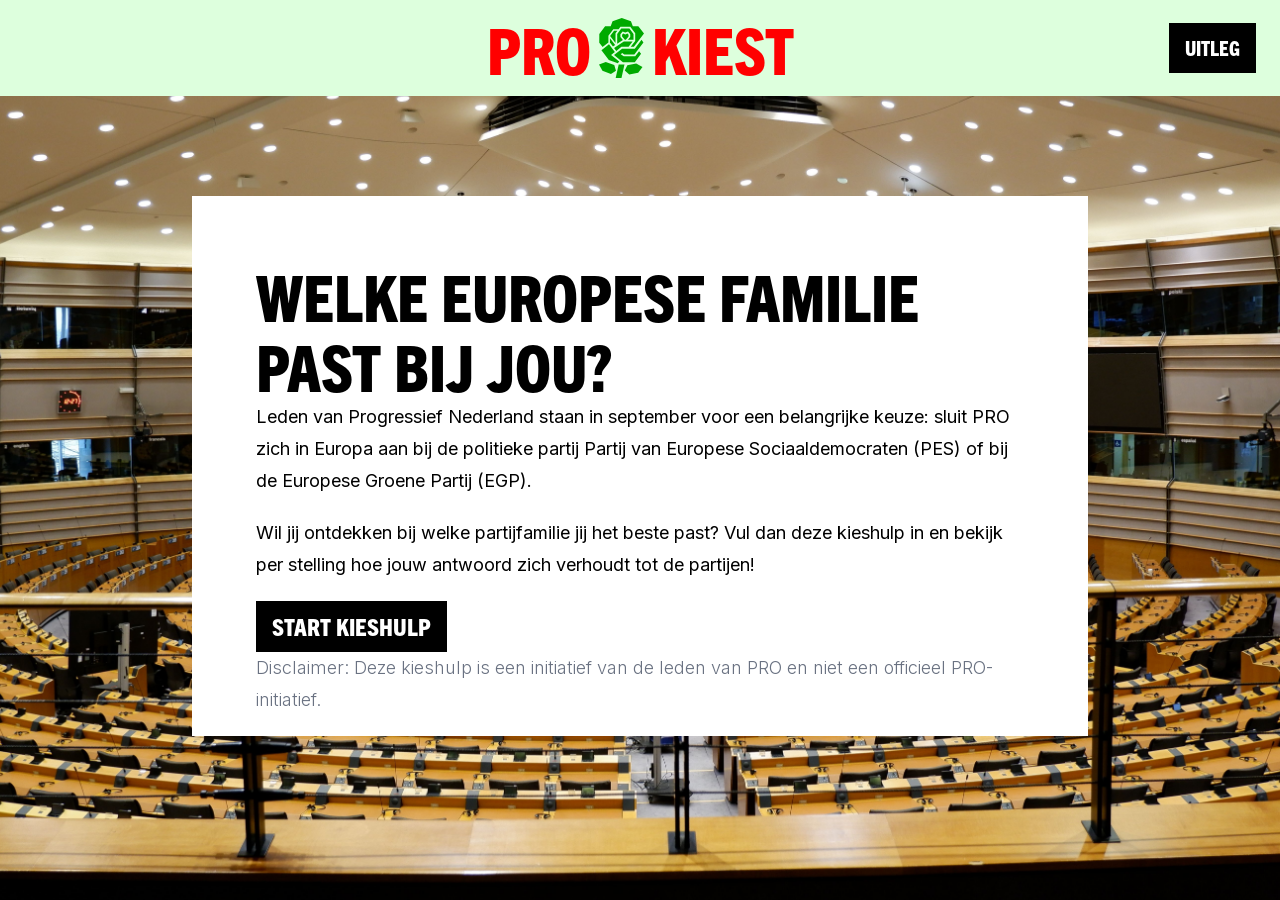
==== commit edf476cb: "[Bot] Make the shareable image square instead of 5:4" ====
--- a/index.html
+++ b/index.html
@@ -1 +1 @@
-<!DOCTYPE html><!--jbq6PJC_xQ_1BbJ1nOaEa--><html lang="nl"><head><meta charSet="utf-8"/><meta name="viewport" content="width=device-width, initial-scale=1.0"/><meta name="viewport" content="width=device-width, initial-scale=1"/><link rel="preload" href="/_next/static/media/83afe278b6a6bb3c-s.p.3a6ba036.woff2" as="font" crossorigin="" type="font/woff2"/><link rel="preload" href="/fonts/Trade-Gothic-Next-LT-Pro-Lt.woff2" as="font" crossorigin="anonymous" type="font/woff2"/><link rel="preload" href="/fonts/Trade-Gothic-Next-LT-Pro.woff2" as="font" crossorigin="anonymous" type="font/woff2"/><link rel="preload" href="/fonts/Trade-Gothic-Next-LT-Pro-Cn.woff2" as="font" crossorigin="anonymous" type="font/woff2"/><link rel="preload" href="/fonts/Trade-Gothic-Next-LT-Pro-BdCn.woff2" as="font" crossorigin="anonymous" type="font/woff2"/><link rel="preload" as="image" href="/img/logo.svg"/><link rel="stylesheet" href="/_next/static/chunks/b7d8efb17f6d0d5c.css" data-precedence="next"/><link rel="preload" as="script" fetchPriority="low" href="/_next/static/chunks/a427eb49e493b20c.js"/><script src="/_next/static/chunks/7376b6bde52459bd.js" async=""></script><script src="/_next/static/chunks/b9815d432e1b489f.js" async=""></script><script src="/_next/static/chunks/4e6f28955422c92d.js" async=""></script><script src="/_next/static/chunks/eb59b9f862c1bdbf.js" async=""></script><script src="/_next/static/chunks/turbopack-c627ca79cd8f7689.js" async=""></script><script src="/_next/static/chunks/63b916033ead6818.js" async=""></script><script src="/_next/static/chunks/6979785a121b81f8.js" async=""></script><script src="/_next/static/chunks/e7fa56f981881c84.js" async=""></script><script src="/_next/static/chunks/f9fbcc937c357c88.js" async=""></script><script src="/_next/static/chunks/ec66d32b7583450e.js" async=""></script><script src="/_next/static/chunks/e334f1e9dd544319.js" async=""></script><script src="/_next/static/chunks/b8feca93baa9a281.js" async=""></script><script src="/_next/static/chunks/d967f2c191e84fab.js" async=""></script><script data-goatcounter="https://prokiest.goatcounter.com/count" async="" src="//gc.zgo.at/count.js"></script><meta name="next-size-adjust" content=""/><link rel="apple-touch-icon" sizes="180x180" href="/favicon/apple-touch-icon.png"/><link rel="icon" type="image/png" sizes="32x32" href="/favicon/favicon-32x32.png"/><link rel="icon" type="image/png" sizes="16x16" href="/favicon/favicon-16x16.png"/><link rel="manifest" href="/favicon/site.webmanifest"/><link rel="mask-icon" href="/favicon/safari-pinned-tab.svg" color="#000000"/><link rel="shortcut icon" href="/favicon/favicon.ico"/><link rel="alternate" type="application/rss+xml" href="/feed.xml"/><link rel="preload" href="/fonts/Trade-Gothic-Next-LT-Pro-Lt.woff2" as="font" type="font/woff2" crossorigin="anonymous"/><link rel="preload" href="/fonts/Trade-Gothic-Next-LT-Pro.woff2" as="font" type="font/woff2" crossorigin="anonymous"/><link rel="preload" href="/fonts/Trade-Gothic-Next-LT-Pro-Cn.woff2" as="font" type="font/woff2" crossorigin="anonymous"/><link rel="preload" href="/fonts/Trade-Gothic-Next-LT-Pro-BdCn.woff2" as="font" type="font/woff2" crossorigin="anonymous"/><title>PROKiest</title><meta name="description" content="Welke Europese familie past bij jou?"/><script src="/_next/static/chunks/a6dad97d9634a72d.js" noModule=""></script><style data-emotion="mui shjdog 1mu7tz3 1sf5kif 6k8fz8 8rwt75 srjgtb a23958 ugy3wa q7mezt 14yoxd">.mui-shjdog{display:-webkit-box;display:-webkit-flex;display:-ms-flexbox;display:flex;-webkit-flex-direction:column;-ms-flex-direction:column;flex-direction:column;width:100%;box-sizing:border-box;-webkit-flex-shrink:0;-ms-flex-negative:0;flex-shrink:0;position:fixed;z-index:1100;top:0;left:auto;right:0;--AppBar-background:#1976d2;--AppBar-color:#fff;background-color:var(--AppBar-background);color:var(--AppBar-color);top:0;background-color:var(--header-bg);color:inherit;box-shadow:none;border-bottom:none;z-index:1200;}@media print{.mui-shjdog{position:absolute;}}.mui-1mu7tz3{background-color:#fff;color:rgba(0, 0, 0, 0.87);-webkit-transition:box-shadow 300ms cubic-bezier(0.4, 0, 0.2, 1) 0ms;transition:box-shadow 300ms cubic-bezier(0.4, 0, 0.2, 1) 0ms;box-shadow:var(--Paper-shadow);background-image:var(--Paper-overlay);display:-webkit-box;display:-webkit-flex;display:-ms-flexbox;display:flex;-webkit-flex-direction:column;-ms-flex-direction:column;flex-direction:column;width:100%;box-sizing:border-box;-webkit-flex-shrink:0;-ms-flex-negative:0;flex-shrink:0;position:fixed;z-index:1100;top:0;left:auto;right:0;--AppBar-background:#1976d2;--AppBar-color:#fff;background-color:var(--AppBar-background);color:var(--AppBar-color);top:0;background-color:var(--header-bg);color:inherit;box-shadow:none;border-bottom:none;z-index:1200;}@media print{.mui-1mu7tz3{position:absolute;}}.mui-1sf5kif{position:relative;display:-webkit-box;display:-webkit-flex;display:-ms-flexbox;display:flex;-webkit-align-items:center;-webkit-box-align:center;-ms-flex-align:center;align-items:center;padding-left:16px;padding-right:16px;min-height:56px;display:grid;-webkit-align-items:center;-webkit-box-align:center;-ms-flex-align:center;align-items:center;width:100%;max-width:1280px;margin-left:auto;margin-right:auto;}@media (min-width:600px){.mui-1sf5kif{padding-left:24px;padding-right:24px;}}@media (min-width:0px){@media (orientation: landscape){.mui-1sf5kif{min-height:48px;}}}@media (min-width:600px){.mui-1sf5kif{min-height:64px;}}@media (min-width:0px){.mui-1sf5kif{padding-left:16px;padding-right:16px;grid-template-columns:1fr auto;}}@media (min-width:1200px){.mui-1sf5kif{padding-left:24px;padding-right:24px;grid-template-columns:1fr auto 1fr;}}@media (min-width:0px){.mui-6k8fz8{display:none;}}@media (min-width:1200px){.mui-6k8fz8{display:block;}}.mui-8rwt75{-webkit-align-items:center;-webkit-box-align:center;-ms-flex-align:center;align-items:center;-webkit-box-pack:end;-ms-flex-pack:end;-webkit-justify-content:flex-end;justify-content:flex-end;gap:16px;width:100%;}@media (min-width:0px){.mui-8rwt75{display:none;}}@media (min-width:1200px){.mui-8rwt75{display:-webkit-box;display:-webkit-flex;display:-ms-flexbox;display:flex;}}.mui-srjgtb{-webkit-box-pack:end;-ms-flex-pack:end;-webkit-justify-content:flex-end;justify-content:flex-end;}@media (min-width:0px){.mui-srjgtb{display:-webkit-box;display:-webkit-flex;display:-ms-flexbox;display:flex;}}@media (min-width:1200px){.mui-srjgtb{display:none;}}.mui-a23958{text-align:center;-webkit-flex:0 0 auto;-ms-flex:0 0 auto;flex:0 0 auto;font-size:1.5rem;padding:8px;border-radius:50%;color:rgba(0, 0, 0, 0.54);-webkit-transition:background-color 150ms cubic-bezier(0.4, 0, 0.2, 1) 0ms;transition:background-color 150ms cubic-bezier(0.4, 0, 0.2, 1) 0ms;--IconButton-hoverBg:rgba(0, 0, 0, 0.04);color:var(--button-color);background-color:var(--button-bg);border-radius:0;}.mui-a23958:hover{background-color:var(--IconButton-hoverBg);}@media (hover: none){.mui-a23958:hover{background-color:transparent;}}.mui-a23958.Mui-disabled{background-color:transparent;color:rgba(0, 0, 0, 0.26);}.mui-a23958.MuiIconButton-loading{color:transparent;}.mui-a23958:hover{background-color:var(--button-bg-hover);color:var(--button-color-hover);}.mui-ugy3wa{display:-webkit-inline-box;display:-webkit-inline-flex;display:-ms-inline-flexbox;display:inline-flex;-webkit-align-items:center;-webkit-box-align:center;-ms-flex-align:center;align-items:center;-webkit-box-pack:center;-ms-flex-pack:center;-webkit-justify-content:center;justify-content:center;position:relative;box-sizing:border-box;-webkit-tap-highlight-color:transparent;background-color:transparent;outline:0;border:0;margin:0;border-radius:0;padding:0;cursor:pointer;-webkit-user-select:none;-moz-user-select:none;-ms-user-select:none;user-select:none;vertical-align:middle;-moz-appearance:none;-webkit-appearance:none;-webkit-text-decoration:none;text-decoration:none;color:inherit;text-align:center;-webkit-flex:0 0 auto;-ms-flex:0 0 auto;flex:0 0 auto;font-size:1.5rem;padding:8px;border-radius:50%;color:rgba(0, 0, 0, 0.54);-webkit-transition:background-color 150ms cubic-bezier(0.4, 0, 0.2, 1) 0ms;transition:background-color 150ms cubic-bezier(0.4, 0, 0.2, 1) 0ms;--IconButton-hoverBg:rgba(0, 0, 0, 0.04);color:var(--button-color);background-color:var(--button-bg);border-radius:0;}.mui-ugy3wa::-moz-focus-inner{border-style:none;}.mui-ugy3wa.Mui-disabled{pointer-events:none;cursor:default;}@media print{.mui-ugy3wa{-webkit-print-color-adjust:exact;color-adjust:exact;}}.mui-ugy3wa:hover{background-color:var(--IconButton-hoverBg);}@media (hover: none){.mui-ugy3wa:hover{background-color:transparent;}}.mui-ugy3wa.Mui-disabled{background-color:transparent;color:rgba(0, 0, 0, 0.26);}.mui-ugy3wa.MuiIconButton-loading{color:transparent;}.mui-ugy3wa:hover{background-color:var(--button-bg-hover);color:var(--button-color-hover);}.mui-q7mezt{-webkit-user-select:none;-moz-user-select:none;-ms-user-select:none;user-select:none;width:1em;height:1em;display:inline-block;-webkit-flex-shrink:0;-ms-flex-negative:0;flex-shrink:0;-webkit-transition:fill 200ms cubic-bezier(0.4, 0, 0.2, 1) 0ms;transition:fill 200ms cubic-bezier(0.4, 0, 0.2, 1) 0ms;fill:currentColor;font-size:1.5rem;}.mui-14yoxd{z-index:1200;}</style></head><body class="inter_5972bc34-module__OU16Qa__className"><div hidden=""><!--$--><!--/$--></div><header class="MuiPaper-root MuiPaper-elevation MuiPaper-elevation0 MuiAppBar-root MuiAppBar-colorPrimary MuiAppBar-positionFixed mui-fixed mui-1mu7tz3" style="--Paper-shadow:none"><nav class="MuiToolbar-root MuiToolbar-gutters MuiToolbar-regular mui-1sf5kif" aria-label="Global"><div class="MuiBox-root mui-6k8fz8"></div><a class="flex items-center justify-self-center gap-2" aria-label="PROKiest" href="/"><span class="brand-logo">PRO</span><img alt="" src="/img/logo.svg" class="h-10 md:h-15 w-auto self-center"/><span class="brand-logo">Kiest</span></a><div class="MuiBox-root mui-8rwt75"><a href="/uitleg"><button type="button" class="inline-flex items-center justify-center font-(family-name:--title-font) uppercase px-[1rem] py-[0.6rem] cursor-pointer duration-300 bg-[var(--button-bg)] text-[var(--button-color)] hover:bg-[var(--button-bg-hover)] hover:text-[var(--button-color-hover)] w-fit">Uitleg</button></a></div><div class="MuiBox-root mui-srjgtb"><button class="MuiButtonBase-root MuiIconButton-root MuiIconButton-sizeMedium mui-ugy3wa" tabindex="0" type="button" aria-label="Open menu"><svg class="MuiSvgIcon-root MuiSvgIcon-fontSizeMedium mui-q7mezt" focusable="false" aria-hidden="true" viewBox="0 0 24 24"><path d="M3 18h18v-2H3zm0-5h18v-2H3zm0-7v2h18V6z"></path></svg></button></div></nav></header><main class="overflow-x-hidden"><div class="page-transition"><div style="background:var(--color-2-lighter)"><div class="relative overflow-hidden" style="height:100svh"><div class="md:hidden"><div class="max-h-[50vh] absolute inset-[-5%] bg-cover bg-center bg-no-repeat" style="background-image:url(/img/background.jpg)"></div><div class="flex h-full items-center justify-center p-4 md:p-8 mt-32 pb-32 sd:mt-64 sd:pb-64 max-h-screen md:mt-0 md:pb-0 md:max-h-screen"><div class="bg-white z-10 w-full max-w-4xl max-h-[calc(100svh-8rem)] h-full md:h-[60vh] flex flex-col overflow-hidden mt-32 pb-32 sd:mt-64 sd:pb-64 max-h-screen md:mt-0 md:pb-0 md:max-h-screen"><div class="p-4 md:p-16 flex-1 min-h-0 overflow-y-auto flex flex-col"><h1 class="hidden reader-only">PROKiest</h1><h1 class="hidden md:block">Welke Europese familie past bij jou?</h1><h2 class="md:hidden sd:block">Welke Europese familie past bij jou?</h2><p class="mb-5 text-lg/8 ">Leden van Progressief Nederland staan in september voor een belangrijke keuze: sluit PRO zich in Europa aan bij de politieke partij Partij van Europese Sociaaldemocraten (PES) of bij de Europese Groene Partij (EGP).</p><p class="mb-5 text-lg/8 ">Wil jij ontdekken bij welke partijfamilie jij het beste past? Vul dan deze kieshulp in en bekijk per stelling hoe jouw antwoord zich verhoudt tot de partijen!</p><button type="button" class="inline-flex items-center justify-center font-(family-name:--title-font) uppercase px-[1rem] py-[0.6rem] cursor-pointer duration-300 bg-[var(--button-bg)] text-[var(--button-color)] hover:bg-[var(--button-bg-hover)] hover:text-[var(--button-color-hover)] w-fit text-2xl mb-4">Start kieshulp</button><p class="mb-5 text-lg/8 mt-auto font-light text-gray-500">Disclaimer: Deze kieshulp is een initiatief van de leden van PRO en niet een officieel PRO-initiatief.</p></div></div></div></div><div class="hidden md:block h-full"><div class="hidden md:block absolute inset-[-5%] bg-cover bg-center bg-no-repeat" style="background-image:url(/img/background.jpg)"></div><div class="relative z-10 flex items-center justify-center h-full"><div class="flex h-full items-center justify-center p-4 md:p-8 mt-32 pb-32 sd:mt-64 sd:pb-64 max-h-screen md:mt-0 md:pb-0 md:max-h-screen"><div class="bg-white z-10 w-full max-w-4xl max-h-[calc(100svh-8rem)] h-full md:h-[60vh] flex flex-col overflow-hidden mt-32 pb-32 sd:mt-64 sd:pb-64 max-h-screen md:mt-0 md:pb-0 md:max-h-screen"><div class="p-4 md:p-16 flex-1 min-h-0 overflow-y-auto flex flex-col"><h1 class="hidden reader-only">PROKiest</h1><h1 class="hidden md:block">Welke Europese familie past bij jou?</h1><h2 class="md:hidden sd:block">Welke Europese familie past bij jou?</h2><p class="mb-5 text-lg/8 ">Leden van Progressief Nederland staan in september voor een belangrijke keuze: sluit PRO zich in Europa aan bij de politieke partij Partij van Europese Sociaaldemocraten (PES) of bij de Europese Groene Partij (EGP).</p><p class="mb-5 text-lg/8 ">Wil jij ontdekken bij welke partijfamilie jij het beste past? Vul dan deze kieshulp in en bekijk per stelling hoe jouw antwoord zich verhoudt tot de partijen!</p><button type="button" class="inline-flex items-center justify-center font-(family-name:--title-font) uppercase px-[1rem] py-[0.6rem] cursor-pointer duration-300 bg-[var(--button-bg)] text-[var(--button-color)] hover:bg-[var(--button-bg-hover)] hover:text-[var(--button-color-hover)] w-fit text-2xl mb-4">Start kieshulp</button><p class="mb-5 text-lg/8 mt-auto font-light text-gray-500">Disclaimer: Deze kieshulp is een initiatief van de leden van PRO en niet een officieel PRO-initiatief.</p></div></div></div></div></div></div></div><!--$--><!--/$--></div></main><script src="/_next/static/chunks/a427eb49e493b20c.js" id="_R_" async=""></script><script>(self.__next_f=self.__next_f||[]).push([0])</script><script>self.__next_f.push([1,"1:\"$Sreact.fragment\"\n2:I[99924,[\"/_next/static/chunks/63b916033ead6818.js\",\"/_next/static/chunks/6979785a121b81f8.js\",\"/_next/static/chunks/e7fa56f981881c84.js\",\"/_next/static/chunks/f9fbcc937c357c88.js\"],\"default\"]\n3:I[45877,[\"/_next/static/chunks/63b916033ead6818.js\",\"/_next/static/chunks/6979785a121b81f8.js\",\"/_next/static/chunks/e7fa56f981881c84.js\",\"/_next/static/chunks/f9fbcc937c357c88.js\"],\"default\"]\n4:I[96172,[\"/_next/static/chunks/63b916033ead6818.js\",\"/_next/static/chunks/6979785a121b81f8.js\",\"/_next/static/chunks/e7fa56f981881c84.js\",\"/_next/static/chunks/f9fbcc937c357c88.js\"],\"default\"]\n5:I[60059,[\"/_next/static/chunks/63b916033ead6818.js\",\"/_next/static/chunks/6979785a121b81f8.js\",\"/_next/static/chunks/e7fa56f981881c84.js\",\"/_next/static/chunks/f9fbcc937c357c88.js\"],\"default\"]\n6:I[42743,[\"/_next/static/chunks/ec66d32b7583450e.js\",\"/_next/static/chunks/e334f1e9dd544319.js\"],\"default\"]\n7:I[73658,[\"/_next/static/chunks/ec66d32b7583450e.js\",\"/_next/static/chunks/e334f1e9dd544319.js\"],\"default\"]\n8:I[46235,[\"/_next/static/chunks/ec66d32b7583450e.js\",\"/_next/static/chunks/e334f1e9dd544319.js\"],\"ClientPageRoot\"]\n9:I[97546,[\"/_next/static/chunks/63b916033ead6818.js\",\"/_next/static/chunks/6979785a121b81f8.js\",\"/_next/static/chunks/e7fa56f981881c84.js\",\"/_next/static/chunks/f9fbcc937c357c88.js\",\"/_next/static/chunks/b8feca93baa9a281.js\",\"/_next/static/chunks/d967f2c191e84fab.js\"],\"default\"]\nc:I[96027,[\"/_next/static/chunks/ec66d32b7583450e.js\",\"/_next/static/chunks/e334f1e9dd544319.js\"],\"OutletBoundary\"]\nd:\"$Sreact.suspense\"\nf:I[96027,[\"/_next/static/chunks/ec66d32b7583450e.js\",\"/_next/static/chunks/e334f1e9dd544319.js\"],\"ViewportBoundary\"]\n11:I[96027,[\"/_next/static/chunks/ec66d32b7583450e.js\",\"/_next/static/chunks/e334f1e9dd544319.js\"],\"MetadataBoundary\"]\n13:I[78346,[\"/_next/static/chunks/ec66d32b7583450e.js\",\"/_next/static/chunks/e334f1e9dd544319.js\"],\"default\"]\n:HL[\"/_next/static/chunks/b7d8efb17f6d0d5c.css\",\"style\"]\n:HL[\"/_next/static/media/83afe278b6a6bb3c-s.p.3a6ba036.woff2\",\"font\",{\"crossOrigin\":\"\",\"type\":\"font/woff2\"}]\n:HL[\"/fonts/Trade-Gothic-Next-LT-Pro-Lt.woff2\",\"font\",{\"crossOrigin\":\"anonymous\",\"type\":\"font/woff2\"}]\n:HL[\"/fonts/Trade-Gothic-Next-LT-Pro.woff2\",\"font\",{\"crossOrigin\":\"anonymous\",\"type\":\"font/woff2\"}]\n:HL[\"/fonts/Trade-Gothic-Next-LT-Pro-Cn.woff2\",\"font\",{\"crossOrigin\":\"anonymous\",\"type\":\"font/woff2\"}]\n:HL[\"/fonts/Trade-Gothic-Next-LT-Pro-BdCn.woff2\",\"font\",{\"crossOrigin\":\"anonymous\",\"type\":\"font/woff2\"}]\n"])</script><script>self.__next_f.push([1,"0:{\"P\":null,\"b\":\"jbq6PJC_xQ_1BbJ1nOaEa\",\"c\":[\"\",\"\"],\"q\":\"\",\"i\":false,\"f\":[[[\"\",{\"children\":[\"__PAGE__\",{}]},\"$undefined\",\"$undefined\",true],[[\"$\",\"$1\",\"c\",{\"children\":[[[\"$\",\"link\",\"0\",{\"rel\":\"stylesheet\",\"href\":\"/_next/static/chunks/b7d8efb17f6d0d5c.css\",\"precedence\":\"next\",\"crossOrigin\":\"$undefined\",\"nonce\":\"$undefined\"}],[\"$\",\"script\",\"script-0\",{\"src\":\"/_next/static/chunks/63b916033ead6818.js\",\"async\":true,\"nonce\":\"$undefined\"}],[\"$\",\"script\",\"script-1\",{\"src\":\"/_next/static/chunks/6979785a121b81f8.js\",\"async\":true,\"nonce\":\"$undefined\"}],[\"$\",\"script\",\"script-2\",{\"src\":\"/_next/static/chunks/e7fa56f981881c84.js\",\"async\":true,\"nonce\":\"$undefined\"}],[\"$\",\"script\",\"script-3\",{\"src\":\"/_next/static/chunks/f9fbcc937c357c88.js\",\"async\":true,\"nonce\":\"$undefined\"}]],[\"$\",\"html\",null,{\"lang\":\"nl\",\"suppressHydrationWarning\":true,\"children\":[[\"$\",\"head\",null,{\"children\":[[\"$\",\"meta\",null,{\"name\":\"viewport\",\"content\":\"width=device-width, initial-scale=1.0\"}],[\"$\",\"link\",null,{\"rel\":\"apple-touch-icon\",\"sizes\":\"180x180\",\"href\":\"/favicon/apple-touch-icon.png\"}],[\"$\",\"link\",null,{\"rel\":\"icon\",\"type\":\"image/png\",\"sizes\":\"32x32\",\"href\":\"/favicon/favicon-32x32.png\"}],[\"$\",\"link\",null,{\"rel\":\"icon\",\"type\":\"image/png\",\"sizes\":\"16x16\",\"href\":\"/favicon/favicon-16x16.png\"}],[\"$\",\"link\",null,{\"rel\":\"manifest\",\"href\":\"/favicon/site.webmanifest\"}],[\"$\",\"link\",null,{\"rel\":\"mask-icon\",\"href\":\"/favicon/safari-pinned-tab.svg\",\"color\":\"#000000\"}],[\"$\",\"link\",null,{\"rel\":\"shortcut icon\",\"href\":\"/favicon/favicon.ico\"}],[\"$\",\"link\",null,{\"rel\":\"alternate\",\"type\":\"application/rss+xml\",\"href\":\"/feed.xml\"}],[\"$\",\"link\",null,{\"rel\":\"preload\",\"href\":\"/fonts/Trade-Gothic-Next-LT-Pro-Lt.woff2\",\"as\":\"font\",\"type\":\"font/woff2\",\"crossOrigin\":\"anonymous\"}],[\"$\",\"link\",null,{\"rel\":\"preload\",\"href\":\"/fonts/Trade-Gothic-Next-LT-Pro.woff2\",\"as\":\"font\",\"type\":\"font/woff2\",\"crossOrigin\":\"anonymous\"}],[\"$\",\"link\",null,{\"rel\":\"preload\",\"href\":\"/fonts/Trade-Gothic-Next-LT-Pro-Cn.woff2\",\"as\":\"font\",\"type\":\"font/woff2\",\"crossOrigin\":\"anonymous\"}],[\"$\",\"link\",null,{\"rel\":\"preload\",\"href\":\"/fonts/Trade-Gothic-Next-LT-Pro-BdCn.woff2\",\"as\":\"font\",\"type\":\"font/woff2\",\"crossOrigin\":\"anonymous\"}],[\"$\",\"script\",null,{\"data-goatcounter\":\"https://prokiest.goatcounter.com/count\",\"async\":true,\"src\":\"//gc.zgo.at/count.js\"}]]}],[\"$\",\"body\",null,{\"className\":\"inter_5972bc34-module__OU16Qa__className\",\"children\":[\"$\",\"$L2\",null,{\"options\":{\"key\":\"mui\"},\"children\":[\"$\",\"$L3\",null,{\"children\":[[\"$\",\"$L4\",null,{}],[\"$\",\"main\",null,{\"className\":\"overflow-x-hidden\",\"children\":[\"$\",\"$L5\",null,{\"children\":[\"$\",\"$L6\",null,{\"parallelRouterKey\":\"children\",\"error\":\"$undefined\",\"errorStyles\":\"$undefined\",\"errorScripts\":\"$undefined\",\"template\":[\"$\",\"$L7\",null,{}],\"templateStyles\":\"$undefined\",\"templateScripts\":\"$undefined\",\"notFound\":[[[\"$\",\"title\",null,{\"children\":\"404: This page could not be found.\"}],[\"$\",\"div\",null,{\"style\":{\"fontFamily\":\"system-ui,\\\"Segoe UI\\\",Roboto,Helvetica,Arial,sans-serif,\\\"Apple Color Emoji\\\",\\\"Segoe UI Emoji\\\"\",\"height\":\"100vh\",\"textAlign\":\"center\",\"display\":\"flex\",\"flexDirection\":\"column\",\"alignItems\":\"center\",\"justifyContent\":\"center\"},\"children\":[\"$\",\"div\",null,{\"children\":[[\"$\",\"style\",null,{\"dangerouslySetInnerHTML\":{\"__html\":\"body{color:#000;background:#fff;margin:0}.next-error-h1{border-right:1px solid rgba(0,0,0,.3)}@media (prefers-color-scheme:dark){body{color:#fff;background:#000}.next-error-h1{border-right:1px solid rgba(255,255,255,.3)}}\"}}],[\"$\",\"h1\",null,{\"className\":\"next-error-h1\",\"style\":{\"display\":\"inline-block\",\"margin\":\"0 20px 0 0\",\"padding\":\"0 23px 0 0\",\"fontSize\":24,\"fontWeight\":500,\"verticalAlign\":\"top\",\"lineHeight\":\"49px\"},\"children\":404}],[\"$\",\"div\",null,{\"style\":{\"display\":\"inline-block\"},\"children\":[\"$\",\"h2\",null,{\"style\":{\"fontSize\":14,\"fontWeight\":400,\"lineHeight\":\"49px\",\"margin\":0},\"children\":\"This page could not be found.\"}]}]]}]}]],[]],\"forbidden\":\"$undefined\",\"unauthorized\":\"$undefined\"}]}]}]]}]}]}]]}]]}],{\"children\":[[\"$\",\"$1\",\"c\",{\"children\":[[\"$\",\"$L8\",null,{\"Component\":\"$9\",\"serverProvidedParams\":{\"searchParams\":{},\"params\":{},\"promises\":[\"$@a\",\"$@b\"]}}],[[\"$\",\"script\",\"script-0\",{\"src\":\"/_next/static/chunks/b8feca93baa9a281.js\",\"async\":true,\"nonce\":\"$undefined\"}],[\"$\",\"script\",\"script-1\",{\"src\":\"/_next/static/chunks/d967f2c191e84fab.js\",\"async\":true,\"nonce\":\"$undefined\"}]],[\"$\",\"$Lc\",null,{\"children\":[\"$\",\"$d\",null,{\"name\":\"Next.MetadataOutlet\",\"children\":\"$@e\"}]}]]}],{},null,false,false]},null,false,false],[\"$\",\"$1\",\"h\",{\"children\":[null,[\"$\",\"$Lf\",null,{\"children\":\"$L10\"}],[\"$\",\"div\",null,{\"hidden\":true,\"children\":[\"$\",\"$L11\",null,{\"children\":[\"$\",\"$d\",null,{\"name\":\"Next.Metadata\",\"children\":\"$L12\"}]}]}],[\"$\",\"meta\",null,{\"name\":\"next-size-adjust\",\"content\":\"\"}]]}],false]],\"m\":\"$undefined\",\"G\":[\"$13\",[]],\"S\":true}\n"])</script><script>self.__next_f.push([1,"a:{}\nb:\"$0:f:0:1:1:children:0:props:children:0:props:serverProvidedParams:params\"\n"])</script><script>self.__next_f.push([1,"10:[[\"$\",\"meta\",\"0\",{\"charSet\":\"utf-8\"}],[\"$\",\"meta\",\"1\",{\"name\":\"viewport\",\"content\":\"width=device-width, initial-scale=1\"}]]\n"])</script><script>self.__next_f.push([1,"e:null\n12:[[\"$\",\"title\",\"0\",{\"children\":\"PROKiest\"}],[\"$\",\"meta\",\"1\",{\"name\":\"description\",\"content\":\"Welke Europese familie past bij jou?\"}]]\n"])</script></body></html>+<!DOCTYPE html><!--GlO3MY5mx6NSW6j84TuGB--><html lang="nl"><head><meta charSet="utf-8"/><meta name="viewport" content="width=device-width, initial-scale=1.0"/><meta name="viewport" content="width=device-width, initial-scale=1"/><link rel="preload" href="/_next/static/media/83afe278b6a6bb3c-s.p.3a6ba036.woff2" as="font" crossorigin="" type="font/woff2"/><link rel="preload" href="/fonts/Trade-Gothic-Next-LT-Pro-Lt.woff2" as="font" crossorigin="anonymous" type="font/woff2"/><link rel="preload" href="/fonts/Trade-Gothic-Next-LT-Pro.woff2" as="font" crossorigin="anonymous" type="font/woff2"/><link rel="preload" href="/fonts/Trade-Gothic-Next-LT-Pro-Cn.woff2" as="font" crossorigin="anonymous" type="font/woff2"/><link rel="preload" href="/fonts/Trade-Gothic-Next-LT-Pro-BdCn.woff2" as="font" crossorigin="anonymous" type="font/woff2"/><link rel="preload" as="image" href="/img/logo.svg"/><link rel="stylesheet" href="/_next/static/chunks/02bcdf188f01f07a.css" data-precedence="next"/><link rel="preload" as="script" fetchPriority="low" href="/_next/static/chunks/a427eb49e493b20c.js"/><script src="/_next/static/chunks/7376b6bde52459bd.js" async=""></script><script src="/_next/static/chunks/b9815d432e1b489f.js" async=""></script><script src="/_next/static/chunks/4e6f28955422c92d.js" async=""></script><script src="/_next/static/chunks/eb59b9f862c1bdbf.js" async=""></script><script src="/_next/static/chunks/turbopack-c627ca79cd8f7689.js" async=""></script><script src="/_next/static/chunks/0de42ae565c3e63e.js" async=""></script><script src="/_next/static/chunks/6979785a121b81f8.js" async=""></script><script src="/_next/static/chunks/df8721a0119c34a3.js" async=""></script><script src="/_next/static/chunks/dc92b18f9dc38e62.js" async=""></script><script src="/_next/static/chunks/ec66d32b7583450e.js" async=""></script><script src="/_next/static/chunks/e334f1e9dd544319.js" async=""></script><script src="/_next/static/chunks/4b4371659248efdf.js" async=""></script><script src="/_next/static/chunks/d967f2c191e84fab.js" async=""></script><script data-goatcounter="https://prokiest.goatcounter.com/count" async="" src="//gc.zgo.at/count.js"></script><meta name="next-size-adjust" content=""/><link rel="apple-touch-icon" sizes="180x180" href="/favicon/apple-touch-icon.png"/><link rel="icon" type="image/png" sizes="32x32" href="/favicon/favicon-32x32.png"/><link rel="icon" type="image/png" sizes="16x16" href="/favicon/favicon-16x16.png"/><link rel="manifest" href="/favicon/site.webmanifest"/><link rel="mask-icon" href="/favicon/safari-pinned-tab.svg" color="#000000"/><link rel="shortcut icon" href="/favicon/favicon.ico"/><link rel="alternate" type="application/rss+xml" href="/feed.xml"/><link rel="preload" href="/fonts/Trade-Gothic-Next-LT-Pro-Lt.woff2" as="font" type="font/woff2" crossorigin="anonymous"/><link rel="preload" href="/fonts/Trade-Gothic-Next-LT-Pro.woff2" as="font" type="font/woff2" crossorigin="anonymous"/><link rel="preload" href="/fonts/Trade-Gothic-Next-LT-Pro-Cn.woff2" as="font" type="font/woff2" crossorigin="anonymous"/><link rel="preload" href="/fonts/Trade-Gothic-Next-LT-Pro-BdCn.woff2" as="font" type="font/woff2" crossorigin="anonymous"/><title>PRO Kiest</title><meta name="description" content="Welke Europese familie past bij jou?"/><script src="/_next/static/chunks/a6dad97d9634a72d.js" noModule=""></script><style data-emotion="mui shjdog 1mu7tz3 1sf5kif 6k8fz8 8rwt75 srjgtb a23958 ugy3wa q7mezt 14yoxd">.mui-shjdog{display:-webkit-box;display:-webkit-flex;display:-ms-flexbox;display:flex;-webkit-flex-direction:column;-ms-flex-direction:column;flex-direction:column;width:100%;box-sizing:border-box;-webkit-flex-shrink:0;-ms-flex-negative:0;flex-shrink:0;position:fixed;z-index:1100;top:0;left:auto;right:0;--AppBar-background:#1976d2;--AppBar-color:#fff;background-color:var(--AppBar-background);color:var(--AppBar-color);top:0;background-color:var(--header-bg);color:inherit;box-shadow:none;border-bottom:none;z-index:1200;}@media print{.mui-shjdog{position:absolute;}}.mui-1mu7tz3{background-color:#fff;color:rgba(0, 0, 0, 0.87);-webkit-transition:box-shadow 300ms cubic-bezier(0.4, 0, 0.2, 1) 0ms;transition:box-shadow 300ms cubic-bezier(0.4, 0, 0.2, 1) 0ms;box-shadow:var(--Paper-shadow);background-image:var(--Paper-overlay);display:-webkit-box;display:-webkit-flex;display:-ms-flexbox;display:flex;-webkit-flex-direction:column;-ms-flex-direction:column;flex-direction:column;width:100%;box-sizing:border-box;-webkit-flex-shrink:0;-ms-flex-negative:0;flex-shrink:0;position:fixed;z-index:1100;top:0;left:auto;right:0;--AppBar-background:#1976d2;--AppBar-color:#fff;background-color:var(--AppBar-background);color:var(--AppBar-color);top:0;background-color:var(--header-bg);color:inherit;box-shadow:none;border-bottom:none;z-index:1200;}@media print{.mui-1mu7tz3{position:absolute;}}.mui-1sf5kif{position:relative;display:-webkit-box;display:-webkit-flex;display:-ms-flexbox;display:flex;-webkit-align-items:center;-webkit-box-align:center;-ms-flex-align:center;align-items:center;padding-left:16px;padding-right:16px;min-height:56px;display:grid;-webkit-align-items:center;-webkit-box-align:center;-ms-flex-align:center;align-items:center;width:100%;max-width:1280px;margin-left:auto;margin-right:auto;}@media (min-width:600px){.mui-1sf5kif{padding-left:24px;padding-right:24px;}}@media (min-width:0px){@media (orientation: landscape){.mui-1sf5kif{min-height:48px;}}}@media (min-width:600px){.mui-1sf5kif{min-height:64px;}}@media (min-width:0px){.mui-1sf5kif{padding-left:16px;padding-right:16px;grid-template-columns:1fr auto;}}@media (min-width:1200px){.mui-1sf5kif{padding-left:24px;padding-right:24px;grid-template-columns:1fr auto 1fr;}}@media (min-width:0px){.mui-6k8fz8{display:none;}}@media (min-width:1200px){.mui-6k8fz8{display:block;}}.mui-8rwt75{-webkit-align-items:center;-webkit-box-align:center;-ms-flex-align:center;align-items:center;-webkit-box-pack:end;-ms-flex-pack:end;-webkit-justify-content:flex-end;justify-content:flex-end;gap:16px;width:100%;}@media (min-width:0px){.mui-8rwt75{display:none;}}@media (min-width:1200px){.mui-8rwt75{display:-webkit-box;display:-webkit-flex;display:-ms-flexbox;display:flex;}}.mui-srjgtb{-webkit-box-pack:end;-ms-flex-pack:end;-webkit-justify-content:flex-end;justify-content:flex-end;}@media (min-width:0px){.mui-srjgtb{display:-webkit-box;display:-webkit-flex;display:-ms-flexbox;display:flex;}}@media (min-width:1200px){.mui-srjgtb{display:none;}}.mui-a23958{text-align:center;-webkit-flex:0 0 auto;-ms-flex:0 0 auto;flex:0 0 auto;font-size:1.5rem;padding:8px;border-radius:50%;color:rgba(0, 0, 0, 0.54);-webkit-transition:background-color 150ms cubic-bezier(0.4, 0, 0.2, 1) 0ms;transition:background-color 150ms cubic-bezier(0.4, 0, 0.2, 1) 0ms;--IconButton-hoverBg:rgba(0, 0, 0, 0.04);color:var(--button-color);background-color:var(--button-bg);border-radius:0;}.mui-a23958:hover{background-color:var(--IconButton-hoverBg);}@media (hover: none){.mui-a23958:hover{background-color:transparent;}}.mui-a23958.Mui-disabled{background-color:transparent;color:rgba(0, 0, 0, 0.26);}.mui-a23958.MuiIconButton-loading{color:transparent;}.mui-a23958:hover{background-color:var(--button-bg-hover);color:var(--button-color-hover);}.mui-ugy3wa{display:-webkit-inline-box;display:-webkit-inline-flex;display:-ms-inline-flexbox;display:inline-flex;-webkit-align-items:center;-webkit-box-align:center;-ms-flex-align:center;align-items:center;-webkit-box-pack:center;-ms-flex-pack:center;-webkit-justify-content:center;justify-content:center;position:relative;box-sizing:border-box;-webkit-tap-highlight-color:transparent;background-color:transparent;outline:0;border:0;margin:0;border-radius:0;padding:0;cursor:pointer;-webkit-user-select:none;-moz-user-select:none;-ms-user-select:none;user-select:none;vertical-align:middle;-moz-appearance:none;-webkit-appearance:none;-webkit-text-decoration:none;text-decoration:none;color:inherit;text-align:center;-webkit-flex:0 0 auto;-ms-flex:0 0 auto;flex:0 0 auto;font-size:1.5rem;padding:8px;border-radius:50%;color:rgba(0, 0, 0, 0.54);-webkit-transition:background-color 150ms cubic-bezier(0.4, 0, 0.2, 1) 0ms;transition:background-color 150ms cubic-bezier(0.4, 0, 0.2, 1) 0ms;--IconButton-hoverBg:rgba(0, 0, 0, 0.04);color:var(--button-color);background-color:var(--button-bg);border-radius:0;}.mui-ugy3wa::-moz-focus-inner{border-style:none;}.mui-ugy3wa.Mui-disabled{pointer-events:none;cursor:default;}@media print{.mui-ugy3wa{-webkit-print-color-adjust:exact;color-adjust:exact;}}.mui-ugy3wa:hover{background-color:var(--IconButton-hoverBg);}@media (hover: none){.mui-ugy3wa:hover{background-color:transparent;}}.mui-ugy3wa.Mui-disabled{background-color:transparent;color:rgba(0, 0, 0, 0.26);}.mui-ugy3wa.MuiIconButton-loading{color:transparent;}.mui-ugy3wa:hover{background-color:var(--button-bg-hover);color:var(--button-color-hover);}.mui-q7mezt{-webkit-user-select:none;-moz-user-select:none;-ms-user-select:none;user-select:none;width:1em;height:1em;display:inline-block;-webkit-flex-shrink:0;-ms-flex-negative:0;flex-shrink:0;-webkit-transition:fill 200ms cubic-bezier(0.4, 0, 0.2, 1) 0ms;transition:fill 200ms cubic-bezier(0.4, 0, 0.2, 1) 0ms;fill:currentColor;font-size:1.5rem;}.mui-14yoxd{z-index:1200;}</style></head><body class="inter_5972bc34-module__OU16Qa__className"><div hidden=""><!--$--><!--/$--></div><header class="MuiPaper-root MuiPaper-elevation MuiPaper-elevation0 MuiAppBar-root MuiAppBar-colorPrimary MuiAppBar-positionFixed mui-fixed mui-1mu7tz3" style="--Paper-shadow:none"><nav class="MuiToolbar-root MuiToolbar-gutters MuiToolbar-regular mui-1sf5kif" aria-label="Global"><div class="MuiBox-root mui-6k8fz8"></div><a class="flex items-center justify-self-center gap-2" aria-label="PRO Kiest" href="/"><span class="brand-logo">PRO</span><img alt="" src="/img/logo.svg" class="h-10 md:h-15 w-auto self-center"/><span class="brand-logo">Kiest</span></a><div class="MuiBox-root mui-8rwt75"><a href="/uitleg"><button type="button" class="inline-flex items-center justify-center font-(family-name:--title-font) uppercase px-[1rem] py-[0.6rem] cursor-pointer duration-300 bg-[var(--button-bg)] text-[var(--button-color)] hover:bg-[var(--button-bg-hover)] hover:text-[var(--button-color-hover)] w-fit">Uitleg</button></a></div><div class="MuiBox-root mui-srjgtb"><button class="MuiButtonBase-root MuiIconButton-root MuiIconButton-sizeMedium mui-ugy3wa" tabindex="0" type="button" aria-label="Open menu"><svg class="MuiSvgIcon-root MuiSvgIcon-fontSizeMedium mui-q7mezt" focusable="false" aria-hidden="true" viewBox="0 0 24 24"><path d="M3 18h18v-2H3zm0-5h18v-2H3zm0-7v2h18V6z"></path></svg></button></div></nav></header><main class="overflow-x-hidden"><div class="page-transition"><div style="background:var(--color-2-lighter)"><div class="relative overflow-hidden" style="height:100svh"><div class="md:hidden"><div class="max-h-[50vh] absolute inset-[-5%] bg-cover bg-center bg-no-repeat" style="background-image:url(/img/background.jpg)"></div><div class="flex h-full items-center justify-center p-4 md:p-8 mt-32 pb-32 sd:mt-64 sd:pb-64 max-h-screen md:mt-0 md:pb-0 md:max-h-screen"><div class="bg-white z-10 w-full max-w-4xl max-h-[calc(100svh-8rem)] h-full md:h-[60vh] flex flex-col overflow-hidden mt-32 pb-32 sd:mt-64 sd:pb-64 max-h-screen md:mt-0 md:pb-0 md:max-h-screen"><div class="p-4 md:p-16 flex-1 min-h-0 overflow-y-auto flex flex-col"><h1 class="hidden reader-only">PRO Kiest</h1><h1 class="hidden md:block">Welke Europese familie past bij jou?</h1><h2 class="md:hidden sd:block">Welke Europese familie past bij jou?</h2><p class="mb-5 text-lg/8 ">Leden van Progressief Nederland staan in september voor een belangrijke keuze: sluit PRO zich in Europa aan bij de politieke partij Partij van Europese Sociaaldemocraten (PES) of bij de Europese Groene Partij (EGP).</p><p class="mb-5 text-lg/8 ">Wil jij ontdekken bij welke partijfamilie jij het beste past? Vul dan deze kieshulp in en bekijk per stelling hoe jouw antwoord zich verhoudt tot de partijen!</p><div><button type="button" class="inline-flex items-center justify-center font-(family-name:--title-font) uppercase px-[1rem] py-[0.6rem] cursor-pointer duration-300 bg-[var(--button-bg)] text-[var(--button-color)] hover:bg-[var(--button-bg-hover)] hover:text-[var(--button-color-hover)] w-fit text-2xl">Start kieshulp</button></div><p class="mb-5 text-lg/8 mt-auto font-light text-gray-500">Disclaimer: Deze kieshulp is een initiatief van de leden van PRO en niet een officieel PRO-initiatief.</p></div></div></div></div><div class="hidden md:block h-full"><div class="hidden md:block absolute inset-[-5%] bg-cover bg-center bg-no-repeat" style="background-image:url(/img/background.jpg)"></div><div class="relative z-10 flex items-center justify-center h-full"><div class="flex h-full items-center justify-center p-4 md:p-8 mt-32 pb-32 sd:mt-64 sd:pb-64 max-h-screen md:mt-0 md:pb-0 md:max-h-screen"><div class="bg-white z-10 w-full max-w-4xl max-h-[calc(100svh-8rem)] h-full md:h-[60vh] flex flex-col overflow-hidden mt-32 pb-32 sd:mt-64 sd:pb-64 max-h-screen md:mt-0 md:pb-0 md:max-h-screen"><div class="p-4 md:p-16 flex-1 min-h-0 overflow-y-auto flex flex-col"><h1 class="hidden reader-only">PRO Kiest</h1><h1 class="hidden md:block">Welke Europese familie past bij jou?</h1><h2 class="md:hidden sd:block">Welke Europese familie past bij jou?</h2><p class="mb-5 text-lg/8 ">Leden van Progressief Nederland staan in september voor een belangrijke keuze: sluit PRO zich in Europa aan bij de politieke partij Partij van Europese Sociaaldemocraten (PES) of bij de Europese Groene Partij (EGP).</p><p class="mb-5 text-lg/8 ">Wil jij ontdekken bij welke partijfamilie jij het beste past? Vul dan deze kieshulp in en bekijk per stelling hoe jouw antwoord zich verhoudt tot de partijen!</p><div><button type="button" class="inline-flex items-center justify-center font-(family-name:--title-font) uppercase px-[1rem] py-[0.6rem] cursor-pointer duration-300 bg-[var(--button-bg)] text-[var(--button-color)] hover:bg-[var(--button-bg-hover)] hover:text-[var(--button-color-hover)] w-fit text-2xl">Start kieshulp</button></div><p class="mb-5 text-lg/8 mt-auto font-light text-gray-500">Disclaimer: Deze kieshulp is een initiatief van de leden van PRO en niet een officieel PRO-initiatief.</p></div></div></div></div></div></div></div><!--$--><!--/$--></div></main><script src="/_next/static/chunks/a427eb49e493b20c.js" id="_R_" async=""></script><script>(self.__next_f=self.__next_f||[]).push([0])</script><script>self.__next_f.push([1,"1:\"$Sreact.fragment\"\n2:I[99924,[\"/_next/static/chunks/0de42ae565c3e63e.js\",\"/_next/static/chunks/6979785a121b81f8.js\",\"/_next/static/chunks/df8721a0119c34a3.js\",\"/_next/static/chunks/dc92b18f9dc38e62.js\"],\"default\"]\n3:I[45877,[\"/_next/static/chunks/0de42ae565c3e63e.js\",\"/_next/static/chunks/6979785a121b81f8.js\",\"/_next/static/chunks/df8721a0119c34a3.js\",\"/_next/static/chunks/dc92b18f9dc38e62.js\"],\"default\"]\n4:I[96172,[\"/_next/static/chunks/0de42ae565c3e63e.js\",\"/_next/static/chunks/6979785a121b81f8.js\",\"/_next/static/chunks/df8721a0119c34a3.js\",\"/_next/static/chunks/dc92b18f9dc38e62.js\"],\"default\"]\n5:I[60059,[\"/_next/static/chunks/0de42ae565c3e63e.js\",\"/_next/static/chunks/6979785a121b81f8.js\",\"/_next/static/chunks/df8721a0119c34a3.js\",\"/_next/static/chunks/dc92b18f9dc38e62.js\"],\"default\"]\n6:I[42743,[\"/_next/static/chunks/ec66d32b7583450e.js\",\"/_next/static/chunks/e334f1e9dd544319.js\"],\"default\"]\n7:I[73658,[\"/_next/static/chunks/ec66d32b7583450e.js\",\"/_next/static/chunks/e334f1e9dd544319.js\"],\"default\"]\n8:I[46235,[\"/_next/static/chunks/ec66d32b7583450e.js\",\"/_next/static/chunks/e334f1e9dd544319.js\"],\"ClientPageRoot\"]\n9:I[97546,[\"/_next/static/chunks/0de42ae565c3e63e.js\",\"/_next/static/chunks/6979785a121b81f8.js\",\"/_next/static/chunks/df8721a0119c34a3.js\",\"/_next/static/chunks/dc92b18f9dc38e62.js\",\"/_next/static/chunks/4b4371659248efdf.js\",\"/_next/static/chunks/d967f2c191e84fab.js\"],\"default\"]\nc:I[96027,[\"/_next/static/chunks/ec66d32b7583450e.js\",\"/_next/static/chunks/e334f1e9dd544319.js\"],\"OutletBoundary\"]\nd:\"$Sreact.suspense\"\nf:I[96027,[\"/_next/static/chunks/ec66d32b7583450e.js\",\"/_next/static/chunks/e334f1e9dd544319.js\"],\"ViewportBoundary\"]\n11:I[96027,[\"/_next/static/chunks/ec66d32b7583450e.js\",\"/_next/static/chunks/e334f1e9dd544319.js\"],\"MetadataBoundary\"]\n13:I[78346,[\"/_next/static/chunks/ec66d32b7583450e.js\",\"/_next/static/chunks/e334f1e9dd544319.js\"],\"default\"]\n:HL[\"/_next/static/chunks/02bcdf188f01f07a.css\",\"style\"]\n:HL[\"/_next/static/media/83afe278b6a6bb3c-s.p.3a6ba036.woff2\",\"font\",{\"crossOrigin\":\"\",\"type\":\"font/woff2\"}]\n:HL[\"/fonts/Trade-Gothic-Next-LT-Pro-Lt.woff2\",\"font\",{\"crossOrigin\":\"anonymous\",\"type\":\"font/woff2\"}]\n:HL[\"/fonts/Trade-Gothic-Next-LT-Pro.woff2\",\"font\",{\"crossOrigin\":\"anonymous\",\"type\":\"font/woff2\"}]\n:HL[\"/fonts/Trade-Gothic-Next-LT-Pro-Cn.woff2\",\"font\",{\"crossOrigin\":\"anonymous\",\"type\":\"font/woff2\"}]\n:HL[\"/fonts/Trade-Gothic-Next-LT-Pro-BdCn.woff2\",\"font\",{\"crossOrigin\":\"anonymous\",\"type\":\"font/woff2\"}]\n"])</script><script>self.__next_f.push([1,"0:{\"P\":null,\"b\":\"GlO3MY5mx6NSW6j84TuGB\",\"c\":[\"\",\"\"],\"q\":\"\",\"i\":false,\"f\":[[[\"\",{\"children\":[\"__PAGE__\",{}]},\"$undefined\",\"$undefined\",true],[[\"$\",\"$1\",\"c\",{\"children\":[[[\"$\",\"link\",\"0\",{\"rel\":\"stylesheet\",\"href\":\"/_next/static/chunks/02bcdf188f01f07a.css\",\"precedence\":\"next\",\"crossOrigin\":\"$undefined\",\"nonce\":\"$undefined\"}],[\"$\",\"script\",\"script-0\",{\"src\":\"/_next/static/chunks/0de42ae565c3e63e.js\",\"async\":true,\"nonce\":\"$undefined\"}],[\"$\",\"script\",\"script-1\",{\"src\":\"/_next/static/chunks/6979785a121b81f8.js\",\"async\":true,\"nonce\":\"$undefined\"}],[\"$\",\"script\",\"script-2\",{\"src\":\"/_next/static/chunks/df8721a0119c34a3.js\",\"async\":true,\"nonce\":\"$undefined\"}],[\"$\",\"script\",\"script-3\",{\"src\":\"/_next/static/chunks/dc92b18f9dc38e62.js\",\"async\":true,\"nonce\":\"$undefined\"}]],[\"$\",\"html\",null,{\"lang\":\"nl\",\"suppressHydrationWarning\":true,\"children\":[[\"$\",\"head\",null,{\"children\":[[\"$\",\"meta\",null,{\"name\":\"viewport\",\"content\":\"width=device-width, initial-scale=1.0\"}],[\"$\",\"link\",null,{\"rel\":\"apple-touch-icon\",\"sizes\":\"180x180\",\"href\":\"/favicon/apple-touch-icon.png\"}],[\"$\",\"link\",null,{\"rel\":\"icon\",\"type\":\"image/png\",\"sizes\":\"32x32\",\"href\":\"/favicon/favicon-32x32.png\"}],[\"$\",\"link\",null,{\"rel\":\"icon\",\"type\":\"image/png\",\"sizes\":\"16x16\",\"href\":\"/favicon/favicon-16x16.png\"}],[\"$\",\"link\",null,{\"rel\":\"manifest\",\"href\":\"/favicon/site.webmanifest\"}],[\"$\",\"link\",null,{\"rel\":\"mask-icon\",\"href\":\"/favicon/safari-pinned-tab.svg\",\"color\":\"#000000\"}],[\"$\",\"link\",null,{\"rel\":\"shortcut icon\",\"href\":\"/favicon/favicon.ico\"}],[\"$\",\"link\",null,{\"rel\":\"alternate\",\"type\":\"application/rss+xml\",\"href\":\"/feed.xml\"}],[\"$\",\"link\",null,{\"rel\":\"preload\",\"href\":\"/fonts/Trade-Gothic-Next-LT-Pro-Lt.woff2\",\"as\":\"font\",\"type\":\"font/woff2\",\"crossOrigin\":\"anonymous\"}],[\"$\",\"link\",null,{\"rel\":\"preload\",\"href\":\"/fonts/Trade-Gothic-Next-LT-Pro.woff2\",\"as\":\"font\",\"type\":\"font/woff2\",\"crossOrigin\":\"anonymous\"}],[\"$\",\"link\",null,{\"rel\":\"preload\",\"href\":\"/fonts/Trade-Gothic-Next-LT-Pro-Cn.woff2\",\"as\":\"font\",\"type\":\"font/woff2\",\"crossOrigin\":\"anonymous\"}],[\"$\",\"link\",null,{\"rel\":\"preload\",\"href\":\"/fonts/Trade-Gothic-Next-LT-Pro-BdCn.woff2\",\"as\":\"font\",\"type\":\"font/woff2\",\"crossOrigin\":\"anonymous\"}],[\"$\",\"script\",null,{\"data-goatcounter\":\"https://prokiest.goatcounter.com/count\",\"async\":true,\"src\":\"//gc.zgo.at/count.js\"}]]}],[\"$\",\"body\",null,{\"className\":\"inter_5972bc34-module__OU16Qa__className\",\"children\":[\"$\",\"$L2\",null,{\"options\":{\"key\":\"mui\"},\"children\":[\"$\",\"$L3\",null,{\"children\":[[\"$\",\"$L4\",null,{}],[\"$\",\"main\",null,{\"className\":\"overflow-x-hidden\",\"children\":[\"$\",\"$L5\",null,{\"children\":[\"$\",\"$L6\",null,{\"parallelRouterKey\":\"children\",\"error\":\"$undefined\",\"errorStyles\":\"$undefined\",\"errorScripts\":\"$undefined\",\"template\":[\"$\",\"$L7\",null,{}],\"templateStyles\":\"$undefined\",\"templateScripts\":\"$undefined\",\"notFound\":[[[\"$\",\"title\",null,{\"children\":\"404: This page could not be found.\"}],[\"$\",\"div\",null,{\"style\":{\"fontFamily\":\"system-ui,\\\"Segoe UI\\\",Roboto,Helvetica,Arial,sans-serif,\\\"Apple Color Emoji\\\",\\\"Segoe UI Emoji\\\"\",\"height\":\"100vh\",\"textAlign\":\"center\",\"display\":\"flex\",\"flexDirection\":\"column\",\"alignItems\":\"center\",\"justifyContent\":\"center\"},\"children\":[\"$\",\"div\",null,{\"children\":[[\"$\",\"style\",null,{\"dangerouslySetInnerHTML\":{\"__html\":\"body{color:#000;background:#fff;margin:0}.next-error-h1{border-right:1px solid rgba(0,0,0,.3)}@media (prefers-color-scheme:dark){body{color:#fff;background:#000}.next-error-h1{border-right:1px solid rgba(255,255,255,.3)}}\"}}],[\"$\",\"h1\",null,{\"className\":\"next-error-h1\",\"style\":{\"display\":\"inline-block\",\"margin\":\"0 20px 0 0\",\"padding\":\"0 23px 0 0\",\"fontSize\":24,\"fontWeight\":500,\"verticalAlign\":\"top\",\"lineHeight\":\"49px\"},\"children\":404}],[\"$\",\"div\",null,{\"style\":{\"display\":\"inline-block\"},\"children\":[\"$\",\"h2\",null,{\"style\":{\"fontSize\":14,\"fontWeight\":400,\"lineHeight\":\"49px\",\"margin\":0},\"children\":\"This page could not be found.\"}]}]]}]}]],[]],\"forbidden\":\"$undefined\",\"unauthorized\":\"$undefined\"}]}]}]]}]}]}]]}]]}],{\"children\":[[\"$\",\"$1\",\"c\",{\"children\":[[\"$\",\"$L8\",null,{\"Component\":\"$9\",\"serverProvidedParams\":{\"searchParams\":{},\"params\":{},\"promises\":[\"$@a\",\"$@b\"]}}],[[\"$\",\"script\",\"script-0\",{\"src\":\"/_next/static/chunks/4b4371659248efdf.js\",\"async\":true,\"nonce\":\"$undefined\"}],[\"$\",\"script\",\"script-1\",{\"src\":\"/_next/static/chunks/d967f2c191e84fab.js\",\"async\":true,\"nonce\":\"$undefined\"}]],[\"$\",\"$Lc\",null,{\"children\":[\"$\",\"$d\",null,{\"name\":\"Next.MetadataOutlet\",\"children\":\"$@e\"}]}]]}],{},null,false,false]},null,false,false],[\"$\",\"$1\",\"h\",{\"children\":[null,[\"$\",\"$Lf\",null,{\"children\":\"$L10\"}],[\"$\",\"div\",null,{\"hidden\":true,\"children\":[\"$\",\"$L11\",null,{\"children\":[\"$\",\"$d\",null,{\"name\":\"Next.Metadata\",\"children\":\"$L12\"}]}]}],[\"$\",\"meta\",null,{\"name\":\"next-size-adjust\",\"content\":\"\"}]]}],false]],\"m\":\"$undefined\",\"G\":[\"$13\",[]],\"S\":true}\n"])</script><script>self.__next_f.push([1,"a:{}\nb:\"$0:f:0:1:1:children:0:props:children:0:props:serverProvidedParams:params\"\n"])</script><script>self.__next_f.push([1,"10:[[\"$\",\"meta\",\"0\",{\"charSet\":\"utf-8\"}],[\"$\",\"meta\",\"1\",{\"name\":\"viewport\",\"content\":\"width=device-width, initial-scale=1\"}]]\n"])</script><script>self.__next_f.push([1,"e:null\n12:[[\"$\",\"title\",\"0\",{\"children\":\"PRO Kiest\"}],[\"$\",\"meta\",\"1\",{\"name\":\"description\",\"content\":\"Welke Europese familie past bij jou?\"}]]\n"])</script></body></html>
--- a/_next/static/chunks/02bcdf188f01f07a.css
+++ b/_next/static/chunks/02bcdf188f01f07a.css
@@ -0,0 +1,2 @@
+@font-face{font-family:Inter;font-style:normal;font-weight:100 900;font-display:swap;src:url(../media/2c55a0e60120577a-s.2a48534a.woff2)format("woff2");unicode-range:U+460-52F,U+1C80-1C8A,U+20B4,U+2DE0-2DFF,U+A640-A69F,U+FE2E-FE2F}@font-face{font-family:Inter;font-style:normal;font-weight:100 900;font-display:swap;src:url(../media/9c72aa0f40e4eef8-s.18a48cbc.woff2)format("woff2");unicode-range:U+301,U+400-45F,U+490-491,U+4B0-4B1,U+2116}@font-face{font-family:Inter;font-style:normal;font-weight:100 900;font-display:swap;src:url(../media/ad66f9afd8947f86-s.7a40eb73.woff2)format("woff2");unicode-range:U+1F??}@font-face{font-family:Inter;font-style:normal;font-weight:100 900;font-display:swap;src:url(../media/5476f68d60460930-s.c995e352.woff2)format("woff2");unicode-range:U+370-377,U+37A-37F,U+384-38A,U+38C,U+38E-3A1,U+3A3-3FF}@font-face{font-family:Inter;font-style:normal;font-weight:100 900;font-display:swap;src:url(../media/2bbe8d2671613f1f-s.76dcb0b2.woff2)format("woff2");unicode-range:U+102-103,U+110-111,U+128-129,U+168-169,U+1A0-1A1,U+1AF-1B0,U+300-301,U+303-304,U+308-309,U+323,U+329,U+1EA0-1EF9,U+20AB}@font-face{font-family:Inter;font-style:normal;font-weight:100 900;font-display:swap;src:url(../media/1bffadaabf893a1e-s.7cd81963.woff2)format("woff2");unicode-range:U+100-2BA,U+2BD-2C5,U+2C7-2CC,U+2CE-2D7,U+2DD-2FF,U+304,U+308,U+329,U+1D00-1DBF,U+1E00-1E9F,U+1EF2-1EFF,U+2020,U+20A0-20AB,U+20AD-20C0,U+2113,U+2C60-2C7F,U+A720-A7FF}@font-face{font-family:Inter;font-style:normal;font-weight:100 900;font-display:swap;src:url(../media/83afe278b6a6bb3c-s.p.3a6ba036.woff2)format("woff2");unicode-range:U+??,U+131,U+152-153,U+2BB-2BC,U+2C6,U+2DA,U+2DC,U+304,U+308,U+329,U+2000-206F,U+20AC,U+2122,U+2191,U+2193,U+2212,U+2215,U+FEFF,U+FFFD}@font-face{font-family:Inter Fallback;src:local(Arial);ascent-override:90.44%;descent-override:22.52%;line-gap-override:0.0%;size-adjust:107.12%}.inter_5972bc34-module__OU16Qa__className{font-family:Inter,Inter Fallback;font-style:normal}
+@layer properties{@supports (((-webkit-hyphens:none)) and (not (margin-trim:inline))) or ((-moz-orient:inline) and (not (color:rgb(from red r g b)))){*,:before,:after,::backdrop{--tw-translate-x:0;--tw-translate-y:0;--tw-translate-z:0;--tw-rotate-x:initial;--tw-rotate-y:initial;--tw-rotate-z:initial;--tw-skew-x:initial;--tw-skew-y:initial;--tw-space-y-reverse:0;--tw-border-style:solid;--tw-gradient-position:initial;--tw-gradient-from:#0000;--tw-gradient-via:#0000;--tw-gradient-to:#0000;--tw-gradient-stops:initial;--tw-gradient-via-stops:initial;--tw-gradient-from-position:0%;--tw-gradient-via-position:50%;--tw-gradient-to-position:100%;--tw-leading:initial;--tw-font-weight:initial;--tw-tracking:initial;--tw-shadow:0 0 #0000;--tw-shadow-color:initial;--tw-shadow-alpha:100%;--tw-inset-shadow:0 0 #0000;--tw-inset-shadow-color:initial;--tw-inset-shadow-alpha:100%;--tw-ring-color:initial;--tw-ring-shadow:0 0 #0000;--tw-inset-ring-color:initial;--tw-inset-ring-shadow:0 0 #0000;--tw-ring-inset:initial;--tw-ring-offset-width:0px;--tw-ring-offset-color:#fff;--tw-ring-offset-shadow:0 0 #0000;--tw-duration:initial;--tw-scale-x:1;--tw-scale-y:1;--tw-scale-z:1}}}@layer theme{:root,:host{--font-sans:-apple-system,BlinkMacSystemFont,"Segoe UI",Roboto,"Helvetica Neue","Noto Sans",Arial,sans-serif,"Apple Color Emoji","Segoe UI Emoji","Segoe UI Symbol","Noto Color Emoji";--font-mono:ui-monospace,SFMono-Regular,Menlo,Monaco,Consolas,"Liberation Mono","Courier New",monospace;--color-red-100:#ffe2e2;--color-red-400:#ff6568;--color-red-700:#bf000f;--color-orange-100:#ffedd5;--color-orange-400:#ff8b1a;--color-orange-700:#c53c00;--color-green-100:#dcfce7;--color-green-400:#05df72;--color-green-700:#008138;--color-blue-100:#dbeafe;--color-blue-400:#54a2ff;--color-gray-200:#e5e7eb;--color-gray-300:#d1d5dc;--color-gray-500:#6a7282;--color-gray-900:#101828;--color-black:#000;--color-white:#fff;--spacing:.25rem;--container-3xl:48rem;--container-4xl:56rem;--container-7xl:80rem;--text-sm:.875rem;--text-sm--line-height:calc(1.25/.875);--text-lg:1.125rem;--text-xl:1.25rem;--text-xl--line-height:calc(1.75/1.25);--text-2xl:1.5rem;--text-2xl--line-height:calc(2/1.5);--text-4xl:2.25rem;--text-4xl--line-height:calc(2.5/2.25);--text-5xl:3rem;--text-5xl--line-height:1;--font-weight-light:300;--font-weight-medium:500;--font-weight-semibold:600;--font-weight-bold:700;--leading-tight:1.25;--radius-2xl:1rem;--default-transition-duration:.15s;--default-transition-timing-function:cubic-bezier(.4,0,.2,1);--default-font-family:var(--font-sans);--default-mono-font-family:var(--font-mono);--title-font:"Trade Gothic Next Condensed","trade-gothic-next-condensed","Helvetica Neue","Arial",sans-serif;--title-size:4rem;--title-line-height:1.1;--title-color:#000;--body-font:"Trade Gothic Next","trade-gothic-next","Helvetica Neue","Arial",sans-serif;--body-size:20px;--body-weight:400;--body-line-height:1.5;--body-color:#000;--color-1:red;--color-1-light:#fac;--color-2:#0a0;--color-2-lighter:#dfd;--header-bg:var(--color-2-lighter);--button-bg:#000;--button-color:#fff;--button-bg-hover:var(--color-1-light);--button-color-hover:#000}@supports (color:lab(0% 0 0)){:root,:host{--color-red-100:lab(92.243% 10.2865 3.83865);--color-red-400:lab(63.7053% 60.745 31.3109);--color-red-700:lab(40.4273% 67.2623 53.7441);--color-orange-100:lab(94.7127% 3.58394 14.3151);--color-orange-400:lab(70.0429% 42.5156 75.8207);--color-orange-700:lab(46.4615% 57.7275 70.8507);--color-green-100:lab(96.1861% -13.8464 6.52365);--color-green-400:lab(78.503% -64.9265 39.7492);--color-green-700:lab(47.0329% -47.0239 31.4788);--color-blue-100:lab(92.0301% -2.24757 -11.6453);--color-blue-400:lab(65.0361% -1.42065 -56.9802);--color-gray-200:lab(91.6229% -.159115 -2.26791);--color-gray-300:lab(85.1236% -.612259 -3.7138);--color-gray-500:lab(47.7841% -.393182 -10.0268);--color-gray-900:lab(8.11897% .811279 -12.254)}}}@layer base{*,:after,:before,::backdrop{box-sizing:border-box;border:0 solid;margin:0;padding:0}::file-selector-button{box-sizing:border-box;border:0 solid;margin:0;padding:0}html,:host{-webkit-text-size-adjust:100%;tab-size:4;line-height:1.5;font-family:var(--default-font-family,-apple-system,BlinkMacSystemFont,"Segoe UI",Roboto,"Helvetica Neue","Noto Sans",Arial,sans-serif,"Apple Color Emoji","Segoe UI Emoji","Segoe UI Symbol","Noto Color Emoji");font-feature-settings:var(--default-font-feature-settings,normal);font-variation-settings:var(--default-font-variation-settings,normal);-webkit-tap-highlight-color:transparent}hr{height:0;color:inherit;border-top-width:1px}abbr:where([title]){-webkit-text-decoration:underline dotted;text-decoration:underline dotted}h1,h2,h3,h4,h5,h6{font-size:inherit;font-weight:inherit}a{color:inherit;-webkit-text-decoration:inherit;-webkit-text-decoration:inherit;-webkit-text-decoration:inherit;-webkit-text-decoration:inherit;text-decoration:inherit}b,strong{font-weight:bolder}code,kbd,samp,pre{font-family:var(--default-mono-font-family,ui-monospace,SFMono-Regular,Menlo,Monaco,Consolas,"Liberation Mono","Courier New",monospace);font-feature-settings:var(--default-mono-font-feature-settings,normal);font-variation-settings:var(--default-mono-font-variation-settings,normal);font-size:1em}small{font-size:80%}sub,sup{vertical-align:baseline;font-size:75%;line-height:0;position:relative}sub{bottom:-.25em}sup{top:-.5em}table{text-indent:0;border-color:inherit;border-collapse:collapse}:-moz-focusring:where(:not(iframe)){outline:auto}progress{vertical-align:baseline}summary{display:list-item}ol,ul,menu{list-style:none}img,svg,video,canvas,audio,iframe,embed,object{vertical-align:middle;display:block}img,video{max-width:100%;height:auto}button,input,select,optgroup,textarea{font:inherit;font-feature-settings:inherit;font-variation-settings:inherit;letter-spacing:inherit;color:inherit;opacity:1;background-color:#0000;border-radius:0}::file-selector-button{font:inherit;font-feature-settings:inherit;font-variation-settings:inherit;letter-spacing:inherit;color:inherit;opacity:1;background-color:#0000;border-radius:0}:where(select:is([multiple],[size])) optgroup{font-weight:bolder}:where(select:is([multiple],[size])) optgroup option{padding-inline-start:20px}::file-selector-button{margin-inline-end:4px}::placeholder{opacity:1}@supports (not ((-webkit-appearance:-apple-pay-button))) or (contain-intrinsic-size:1px){::placeholder{color:currentColor}@supports (color:color-mix(in lab, red, red)){::placeholder{color:color-mix(in oklab,currentcolor 50%,transparent)}}}textarea{resize:vertical}::-webkit-search-decoration{-webkit-appearance:none}::-webkit-date-and-time-value{min-height:1lh;text-align:inherit}::-webkit-datetime-edit{display:inline-flex}::-webkit-datetime-edit-fields-wrapper{padding:0}::-webkit-datetime-edit{padding-block:0}::-webkit-datetime-edit-year-field{padding-block:0}::-webkit-datetime-edit-month-field{padding-block:0}::-webkit-datetime-edit-day-field{padding-block:0}::-webkit-datetime-edit-hour-field{padding-block:0}::-webkit-datetime-edit-minute-field{padding-block:0}::-webkit-datetime-edit-second-field{padding-block:0}::-webkit-datetime-edit-millisecond-field{padding-block:0}::-webkit-datetime-edit-meridiem-field{padding-block:0}::-webkit-calendar-picker-indicator{line-height:1}:-moz-ui-invalid{box-shadow:none}button,input:where([type=button],[type=reset],[type=submit]){appearance:button}::file-selector-button{appearance:button}::-webkit-inner-spin-button{height:auto}::-webkit-outer-spin-button{height:auto}[hidden]:where(:not([hidden=until-found])){display:none!important}body{font-family:var(--body-font);font-size:var(--body-size);font-weight:var(--body-weight);line-height:var(--body-line-height);color:var(--body-color)}a{color:var(--color-2)}h1,h2,h3,h4,h5,h6{font-family:var(--title-font);line-height:var(--title-line-height);color:var(--title-color);text-transform:uppercase}h1{font-size:var(--title-size)}h2{font-size:calc(var(--title-size)*.75)}h3{font-size:calc(var(--title-size)*.6)}h4{font-size:calc(var(--title-size)*.5)}h5{font-size:calc(var(--title-size)*.4)}h6{font-size:calc(var(--title-size)*.35)}.brand-logo{font-size:calc(var(--title-size)*.7);color:red;font-family:var(--title-font);font-weight:var(--title-weight);text-transform:uppercase}@media (min-width:768px){.brand-logo{font-size:var(--title-size)}}}@layer components;@layer utilities{.visible{visibility:visible}.sr-only{clip-path:inset(50%);white-space:nowrap;border-width:0;width:1px;height:1px;margin:-1px;padding:0;position:absolute;overflow:hidden}.absolute{position:absolute}.fixed{position:fixed}.relative{position:relative}.inset-0{inset:0}.inset-\[-5\%\]{inset:-5%}.bottom-6{bottom:calc(var(--spacing)*6)}.left-1\/2{left:50%}.isolate{isolation:isolate}.-z-10{z-index:calc(10*-1)}.z-10{z-index:10}.-m-1\.5{margin:calc(var(--spacing)*-1.5)}.mx-auto{margin-inline:auto}.my-3{margin-block:calc(var(--spacing)*3)}.mt-2{margin-top:calc(var(--spacing)*2)}.mt-3{margin-top:calc(var(--spacing)*3)}.mt-4{margin-top:calc(var(--spacing)*4)}.mt-6{margin-top:calc(var(--spacing)*6)}.mt-8{margin-top:calc(var(--spacing)*8)}.mt-32{margin-top:calc(var(--spacing)*32)}.mt-64{margin-top:calc(var(--spacing)*64)}.mt-auto{margin-top:auto}.mr-4{margin-right:calc(var(--spacing)*4)}.mb-1{margin-bottom:var(--spacing)}.mb-2{margin-bottom:calc(var(--spacing)*2)}.mb-4{margin-bottom:calc(var(--spacing)*4)}.mb-5{margin-bottom:calc(var(--spacing)*5)}.mb-8{margin-bottom:calc(var(--spacing)*8)}.ml-4{margin-left:calc(var(--spacing)*4)}.box-border{box-sizing:border-box}.block{display:block}.contents{display:contents}.flex{display:flex}.grid{display:grid}.hidden{display:none}.inline-block{display:inline-block}.inline-flex{display:inline-flex}.size-full{width:100%;height:100%}.h-2{height:calc(var(--spacing)*2)}.h-4{height:calc(var(--spacing)*4)}.h-10{height:calc(var(--spacing)*10)}.h-dvh{height:100dvh}.h-full{height:100%}.max-h-\[50vh\]{max-height:50vh}.max-h-\[calc\(100svh-8rem\)\]{max-height:calc(100svh - 8rem)}.max-h-dvh{max-height:100dvh}.max-h-screen{max-height:100vh}.min-h-0{min-height:0}.w-auto{width:auto}.w-fit{width:fit-content}.w-full{width:100%}.max-w-3xl{max-width:var(--container-3xl)}.max-w-4xl{max-width:var(--container-4xl)}.max-w-7xl{max-width:var(--container-7xl)}.max-w-\[40\%\]{max-width:40%}.flex-1{flex:1}.shrink-0{flex-shrink:0}.-translate-x-1\/2{--tw-translate-x:calc(calc(1/2*100%)*-1);translate:var(--tw-translate-x)var(--tw-translate-y)}.transform{transform:var(--tw-rotate-x,)var(--tw-rotate-y,)var(--tw-rotate-z,)var(--tw-skew-x,)var(--tw-skew-y,)}.cursor-pointer{cursor:pointer}.flex-col{flex-direction:column}.items-center{align-items:center}.justify-between{justify-content:space-between}.justify-center{justify-content:center}.justify-end{justify-content:flex-end}.gap-2{gap:calc(var(--spacing)*2)}.gap-3{gap:calc(var(--spacing)*3)}.gap-4{gap:calc(var(--spacing)*4)}:where(.space-y-3>:not(:last-child)){--tw-space-y-reverse:0;margin-block-start:calc(calc(var(--spacing)*3)*var(--tw-space-y-reverse));margin-block-end:calc(calc(var(--spacing)*3)*calc(1 - var(--tw-space-y-reverse)))}.self-center{align-self:center}.justify-self-center{justify-self:center}.overflow-auto{overflow:auto}.overflow-hidden{overflow:hidden}.overflow-x-hidden{overflow-x:hidden}.overflow-y-auto{overflow-y:auto}.rounded{border-radius:.25rem}.rounded-2xl{border-radius:var(--radius-2xl)}.rounded-full{border-radius:3.40282e38px}.rounded-t{border-top-left-radius:.25rem;border-top-right-radius:.25rem}.rounded-b{border-bottom-right-radius:.25rem;border-bottom-left-radius:.25rem}.border{border-style:var(--tw-border-style);border-width:1px}.border-t-0{border-top-style:var(--tw-border-style);border-top-width:0}.border-2{border-color:var(--color-2)}.border-blue-400{border-color:var(--color-blue-400)}.border-green-400{border-color:var(--color-green-400)}.border-orange-400{border-color:var(--color-orange-400)}.border-red-400{border-color:var(--color-red-400)}.border-white{border-color:var(--color-white)}.bg-\[var\(--button-bg\)\]{background-color:var(--button-bg)}.bg-\[var\(--color-1\)\]{background-color:var(--color-1)}.bg-\[var\(--color-2\)\]{background-color:var(--color-2)}.bg-black\/15{background-color:#00000026}@supports (color:color-mix(in lab, red, red)){.bg-black\/15{background-color:color-mix(in oklab,var(--color-black)15%,transparent)}}.bg-blue-100{background-color:var(--color-blue-100)}.bg-blue-400{background-color:var(--color-blue-400)}.bg-gray-200{background-color:var(--color-gray-200)}.bg-gray-900{background-color:var(--color-gray-900)}.bg-green-100{background-color:var(--color-green-100)}.bg-green-400{background-color:var(--color-green-400)}.bg-orange-100{background-color:var(--color-orange-100)}.bg-orange-400{background-color:var(--color-orange-400)}.bg-red-100{background-color:var(--color-red-100)}.bg-red-400{background-color:var(--color-red-400)}.bg-white{background-color:var(--color-white)}.bg-gradient-to-t{--tw-gradient-position:to top in oklab;background-image:linear-gradient(var(--tw-gradient-stops))}.from-gray-900{--tw-gradient-from:var(--color-gray-900);--tw-gradient-stops:var(--tw-gradient-via-stops,var(--tw-gradient-position),var(--tw-gradient-from)var(--tw-gradient-from-position),var(--tw-gradient-to)var(--tw-gradient-to-position))}.via-gray-900\/40{--tw-gradient-via:#10182866}@supports (color:color-mix(in lab, red, red)){.via-gray-900\/40{--tw-gradient-via:color-mix(in oklab,var(--color-gray-900)40%,transparent)}}.via-gray-900\/40{--tw-gradient-via-stops:var(--tw-gradient-position),var(--tw-gradient-from)var(--tw-gradient-from-position),var(--tw-gradient-via)var(--tw-gradient-via-position),var(--tw-gradient-to)var(--tw-gradient-to-position);--tw-gradient-stops:var(--tw-gradient-via-stops)}.bg-cover{background-size:cover}.bg-center{background-position:50%}.bg-no-repeat{background-repeat:no-repeat}.fill-white{fill:var(--color-white)}.object-cover{object-fit:cover}.p-1\.5{padding:calc(var(--spacing)*1.5)}.p-3{padding:calc(var(--spacing)*3)}.p-4{padding:calc(var(--spacing)*4)}.px-4{padding-inline:calc(var(--spacing)*4)}.px-8{padding-inline:calc(var(--spacing)*8)}.px-\[1rem\]{padding-inline:1rem}.py-2{padding-block:calc(var(--spacing)*2)}.py-3{padding-block:calc(var(--spacing)*3)}.py-\[0\.6rem\]{padding-block:.6rem}.pt-4{padding-top:calc(var(--spacing)*4)}.pt-8{padding-top:calc(var(--spacing)*8)}.pt-16{padding-top:calc(var(--spacing)*16)}.pt-80{padding-top:calc(var(--spacing)*80)}.pb-8{padding-bottom:calc(var(--spacing)*8)}.pb-32{padding-bottom:calc(var(--spacing)*32)}.pb-64{padding-bottom:calc(var(--spacing)*64)}.text-left{text-align:left}.text-right{text-align:right}.font-\(family-name\:--title-font\){font-family:var(--title-font)}.text-2xl{font-size:var(--text-2xl);line-height:var(--tw-leading,var(--text-2xl--line-height))}.text-5xl{font-size:var(--text-5xl);line-height:var(--tw-leading,var(--text-5xl--line-height))}.text-lg\/6{font-size:var(--text-lg);line-height:calc(var(--spacing)*6)}.text-lg\/8{font-size:var(--text-lg);line-height:calc(var(--spacing)*8)}.text-sm{font-size:var(--text-sm);line-height:var(--tw-leading,var(--text-sm--line-height))}.text-sm\/6{font-size:var(--text-sm);line-height:calc(var(--spacing)*6)}.text-xl{font-size:var(--text-xl);line-height:var(--tw-leading,var(--text-xl--line-height))}.leading-tight{--tw-leading:var(--leading-tight);line-height:var(--leading-tight)}.font-bold{--tw-font-weight:var(--font-weight-bold);font-weight:var(--font-weight-bold)}.font-light{--tw-font-weight:var(--font-weight-light);font-weight:var(--font-weight-light)}.font-medium{--tw-font-weight:var(--font-weight-medium);font-weight:var(--font-weight-medium)}.font-semibold{--tw-font-weight:var(--font-weight-semibold);font-weight:var(--font-weight-semibold)}.tracking-\[0\.08em\]{--tw-tracking:.08em;letter-spacing:.08em}.wrap-normal{overflow-wrap:normal}.hyphens-none{-webkit-hyphens:none;hyphens:none}.text-\[var\(--button-color\)\]{color:var(--button-color)}.text-black{color:var(--color-black)}.text-black\/80{color:#000c}@supports (color:color-mix(in lab, red, red)){.text-black\/80{color:color-mix(in oklab,var(--color-black)80%,transparent)}}.text-gray-300{color:var(--color-gray-300)}.text-gray-500{color:var(--color-gray-500)}.text-green-700{color:var(--color-green-700)}.text-orange-700{color:var(--color-orange-700)}.text-red-700{color:var(--color-red-700)}.text-white{color:var(--color-white)}.uppercase{text-transform:uppercase}.accent-1{accent-color:var(--color-1)}.accent-2{accent-color:var(--color-2)}.accent-black{accent-color:var(--color-black)}.shadow-\[0_4px_12px_rgba\(0\,0\,0\,0\.28\)\]{--tw-shadow:0 4px 12px var(--tw-shadow-color,#00000047);box-shadow:var(--tw-inset-shadow),var(--tw-inset-ring-shadow),var(--tw-ring-offset-shadow),var(--tw-ring-shadow),var(--tw-shadow)}.ring-1{--tw-ring-color:var(--color-1)}.ring-gray-900\/10{--tw-ring-color:#1018281a}@supports (color:color-mix(in lab, red, red)){.ring-gray-900\/10{--tw-ring-color:color-mix(in oklab,var(--color-gray-900)10%,transparent)}}.transition-all{transition-property:all;transition-timing-function:var(--tw-ease,var(--default-transition-timing-function));transition-duration:var(--tw-duration,var(--default-transition-duration))}.transition-colors{transition-property:color,background-color,border-color,outline-color,text-decoration-color,fill,stroke,--tw-gradient-from,--tw-gradient-via,--tw-gradient-to;transition-timing-function:var(--tw-ease,var(--default-transition-timing-function));transition-duration:var(--tw-duration,var(--default-transition-duration))}.transition-transform{transition-property:transform,translate,scale,rotate;transition-timing-function:var(--tw-ease,var(--default-transition-timing-function));transition-duration:var(--tw-duration,var(--default-transition-duration))}.duration-300{--tw-duration:.3s;transition-duration:.3s}.ring-inset{--tw-ring-inset:inset}@media (hover:hover){.group-hover\:-translate-y-1:is(:where(.group):hover *){--tw-translate-y:calc(var(--spacing)*-1);translate:var(--tw-translate-x)var(--tw-translate-y)}.group-hover\:scale-105:is(:where(.group):hover *){--tw-scale-x:105%;--tw-scale-y:105%;--tw-scale-z:105%;scale:var(--tw-scale-x)var(--tw-scale-y)}.hover\:bg-\[var\(--button-bg-hover\)\]:hover{background-color:var(--button-bg-hover)}.hover\:bg-white:hover{background-color:var(--color-white)}.hover\:text-\[var\(--button-color-hover\)\]:hover{color:var(--button-color-hover)}.hover\:text-black:hover{color:var(--color-black)}.hover\:shadow-\[0_6px_16px_rgba\(0\,0\,0\,0\.35\)\]:hover{--tw-shadow:0 6px 16px var(--tw-shadow-color,#00000059);box-shadow:var(--tw-inset-shadow),var(--tw-inset-ring-shadow),var(--tw-ring-offset-shadow),var(--tw-ring-shadow),var(--tw-shadow)}.hover\:shadow-lg:hover{--tw-shadow:0 10px 15px -3px var(--tw-shadow-color,#0000001a),0 4px 6px -4px var(--tw-shadow-color,#0000001a);box-shadow:var(--tw-inset-shadow),var(--tw-inset-ring-shadow),var(--tw-ring-offset-shadow),var(--tw-ring-shadow),var(--tw-shadow)}}@media (min-width:40rem){.sm\:flex-row{flex-direction:row}.sm\:items-center{align-items:center}.sm\:justify-between{justify-content:space-between}.sm\:px-6{padding-inline:calc(var(--spacing)*6)}.sm\:pt-48{padding-top:calc(var(--spacing)*48)}}@media (min-width:48rem){.md\:mt-0{margin-top:0}.md\:block{display:block}.md\:hidden{display:none}.md\:h-15{height:calc(var(--spacing)*15)}.md\:h-\[60vh\]{height:60vh}.md\:max-h-screen{max-height:100vh}.md\:p-8{padding:calc(var(--spacing)*8)}.md\:p-16{padding:calc(var(--spacing)*16)}.md\:pb-0{padding-bottom:0}.md\:text-4xl{font-size:var(--text-4xl);line-height:var(--tw-leading,var(--text-4xl--line-height))}.md\:text-5xl{font-size:var(--text-5xl);line-height:var(--tw-leading,var(--text-5xl--line-height))}}@media (min-width:64rem){.lg\:px-8{padding-inline:calc(var(--spacing)*8)}.lg\:pt-80{padding-top:calc(var(--spacing)*80)}}}@font-face{font-family:Trade Gothic Next;src:url(/fonts/Trade-Gothic-Next-LT-Pro-Lt.woff2)format("woff2");font-weight:300;font-style:normal;font-display:swap}@font-face{font-family:Trade Gothic Next;src:url(/fonts/Trade-Gothic-Next-LT-Pro.woff2)format("woff2");font-weight:400;font-style:normal;font-display:swap}@font-face{font-family:Trade Gothic Next Condensed;src:url(/fonts/Trade-Gothic-Next-LT-Pro-Cn.woff2)format("woff2");font-weight:400;font-style:normal;font-display:swap}@font-face{font-family:Trade Gothic Next Condensed;src:url(/fonts/Trade-Gothic-Next-LT-Pro-BdCn.woff2)format("woff2");font-weight:700;font-style:normal;font-display:swap}code{font-family:source-code-pro,Menlo,Monaco,Consolas,Courier New,monospace}@property --tw-translate-x{syntax:"*";inherits:false;initial-value:0}@property --tw-translate-y{syntax:"*";inherits:false;initial-value:0}@property --tw-translate-z{syntax:"*";inherits:false;initial-value:0}@property --tw-rotate-x{syntax:"*";inherits:false}@property --tw-rotate-y{syntax:"*";inherits:false}@property --tw-rotate-z{syntax:"*";inherits:false}@property --tw-skew-x{syntax:"*";inherits:false}@property --tw-skew-y{syntax:"*";inherits:false}@property --tw-space-y-reverse{syntax:"*";inherits:false;initial-value:0}@property --tw-border-style{syntax:"*";inherits:false;initial-value:solid}@property --tw-gradient-position{syntax:"*";inherits:false}@property --tw-gradient-from{syntax:"<color>";inherits:false;initial-value:#0000}@property --tw-gradient-via{syntax:"<color>";inherits:false;initial-value:#0000}@property --tw-gradient-to{syntax:"<color>";inherits:false;initial-value:#0000}@property --tw-gradient-stops{syntax:"*";inherits:false}@property --tw-gradient-via-stops{syntax:"*";inherits:false}@property --tw-gradient-from-position{syntax:"<length-percentage>";inherits:false;initial-value:0%}@property --tw-gradient-via-position{syntax:"<length-percentage>";inherits:false;initial-value:50%}@property --tw-gradient-to-position{syntax:"<length-percentage>";inherits:false;initial-value:100%}@property --tw-leading{syntax:"*";inherits:false}@property --tw-font-weight{syntax:"*";inherits:false}@property --tw-tracking{syntax:"*";inherits:false}@property --tw-shadow{syntax:"*";inherits:false;initial-value:0 0 #0000}@property --tw-shadow-color{syntax:"*";inherits:false}@property --tw-shadow-alpha{syntax:"<percentage>";inherits:false;initial-value:100%}@property --tw-inset-shadow{syntax:"*";inherits:false;initial-value:0 0 #0000}@property --tw-inset-shadow-color{syntax:"*";inherits:false}@property --tw-inset-shadow-alpha{syntax:"<percentage>";inherits:false;initial-value:100%}@property --tw-ring-color{syntax:"*";inherits:false}@property --tw-ring-shadow{syntax:"*";inherits:false;initial-value:0 0 #0000}@property --tw-inset-ring-color{syntax:"*";inherits:false}@property --tw-inset-ring-shadow{syntax:"*";inherits:false;initial-value:0 0 #0000}@property --tw-ring-inset{syntax:"*";inherits:false}@property --tw-ring-offset-width{syntax:"<length>";inherits:false;initial-value:0}@property --tw-ring-offset-color{syntax:"*";inherits:false;initial-value:#fff}@property --tw-ring-offset-shadow{syntax:"*";inherits:false;initial-value:0 0 #0000}@property --tw-duration{syntax:"*";inherits:false}@property --tw-scale-x{syntax:"*";inherits:false;initial-value:1}@property --tw-scale-y{syntax:"*";inherits:false;initial-value:1}@property --tw-scale-z{syntax:"*";inherits:false;initial-value:1}
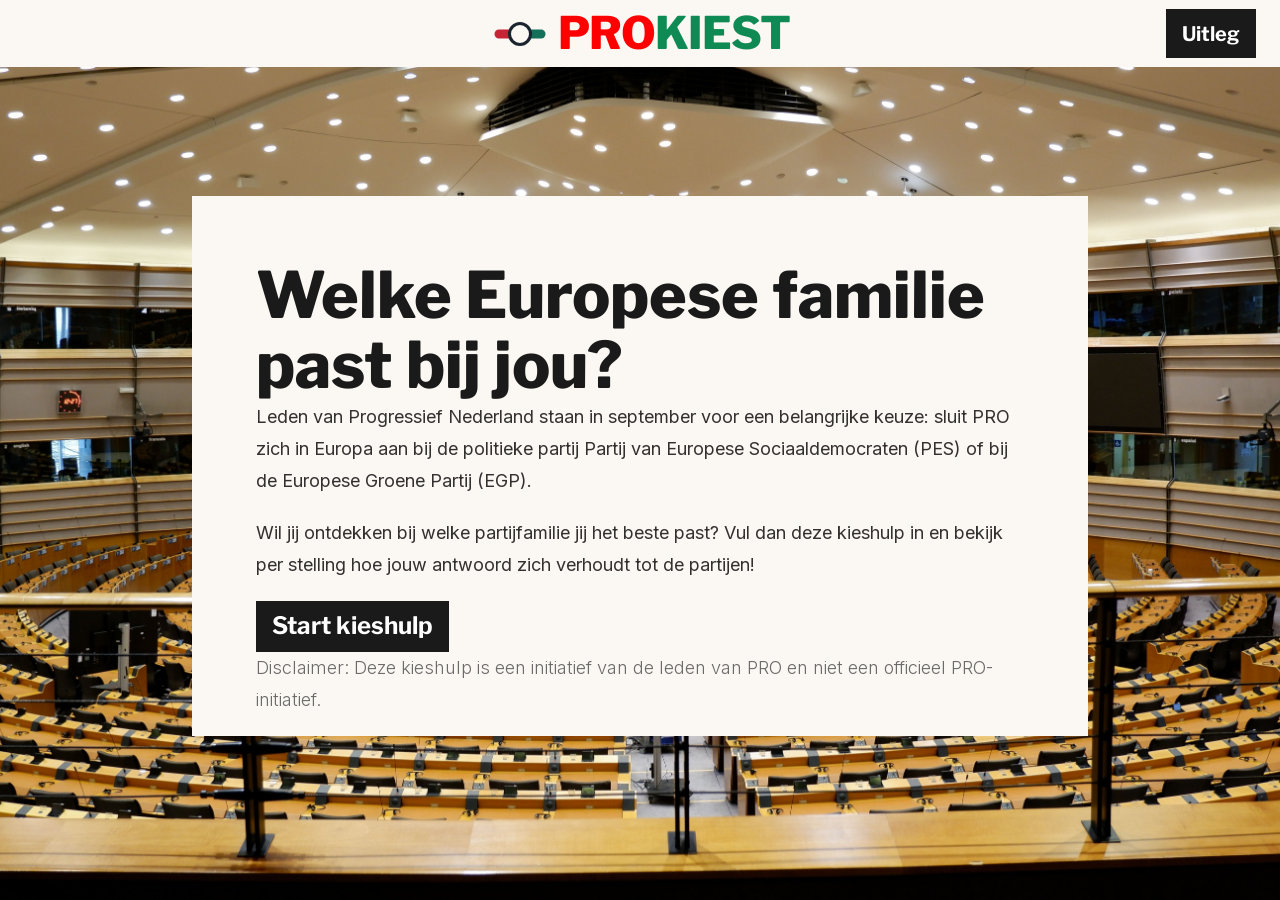
==== commit 36693f21: "[Bot] Update OG image" ====
--- a/index.html
+++ b/index.html
@@ -1 +1 @@
-<!DOCTYPE html><!--GlO3MY5mx6NSW6j84TuGB--><html lang="nl"><head><meta charSet="utf-8"/><meta name="viewport" content="width=device-width, initial-scale=1.0"/><meta name="viewport" content="width=device-width, initial-scale=1"/><link rel="preload" href="/_next/static/media/83afe278b6a6bb3c-s.p.3a6ba036.woff2" as="font" crossorigin="" type="font/woff2"/><link rel="preload" href="/fonts/Trade-Gothic-Next-LT-Pro-Lt.woff2" as="font" crossorigin="anonymous" type="font/woff2"/><link rel="preload" href="/fonts/Trade-Gothic-Next-LT-Pro.woff2" as="font" crossorigin="anonymous" type="font/woff2"/><link rel="preload" href="/fonts/Trade-Gothic-Next-LT-Pro-Cn.woff2" as="font" crossorigin="anonymous" type="font/woff2"/><link rel="preload" href="/fonts/Trade-Gothic-Next-LT-Pro-BdCn.woff2" as="font" crossorigin="anonymous" type="font/woff2"/><link rel="preload" as="image" href="/img/logo.svg"/><link rel="stylesheet" href="/_next/static/chunks/02bcdf188f01f07a.css" data-precedence="next"/><link rel="preload" as="script" fetchPriority="low" href="/_next/static/chunks/a427eb49e493b20c.js"/><script src="/_next/static/chunks/7376b6bde52459bd.js" async=""></script><script src="/_next/static/chunks/b9815d432e1b489f.js" async=""></script><script src="/_next/static/chunks/4e6f28955422c92d.js" async=""></script><script src="/_next/static/chunks/eb59b9f862c1bdbf.js" async=""></script><script src="/_next/static/chunks/turbopack-c627ca79cd8f7689.js" async=""></script><script src="/_next/static/chunks/0de42ae565c3e63e.js" async=""></script><script src="/_next/static/chunks/6979785a121b81f8.js" async=""></script><script src="/_next/static/chunks/df8721a0119c34a3.js" async=""></script><script src="/_next/static/chunks/dc92b18f9dc38e62.js" async=""></script><script src="/_next/static/chunks/ec66d32b7583450e.js" async=""></script><script src="/_next/static/chunks/e334f1e9dd544319.js" async=""></script><script src="/_next/static/chunks/4b4371659248efdf.js" async=""></script><script src="/_next/static/chunks/d967f2c191e84fab.js" async=""></script><script data-goatcounter="https://prokiest.goatcounter.com/count" async="" src="//gc.zgo.at/count.js"></script><meta name="next-size-adjust" content=""/><link rel="apple-touch-icon" sizes="180x180" href="/favicon/apple-touch-icon.png"/><link rel="icon" type="image/png" sizes="32x32" href="/favicon/favicon-32x32.png"/><link rel="icon" type="image/png" sizes="16x16" href="/favicon/favicon-16x16.png"/><link rel="manifest" href="/favicon/site.webmanifest"/><link rel="mask-icon" href="/favicon/safari-pinned-tab.svg" color="#000000"/><link rel="shortcut icon" href="/favicon/favicon.ico"/><link rel="alternate" type="application/rss+xml" href="/feed.xml"/><link rel="preload" href="/fonts/Trade-Gothic-Next-LT-Pro-Lt.woff2" as="font" type="font/woff2" crossorigin="anonymous"/><link rel="preload" href="/fonts/Trade-Gothic-Next-LT-Pro.woff2" as="font" type="font/woff2" crossorigin="anonymous"/><link rel="preload" href="/fonts/Trade-Gothic-Next-LT-Pro-Cn.woff2" as="font" type="font/woff2" crossorigin="anonymous"/><link rel="preload" href="/fonts/Trade-Gothic-Next-LT-Pro-BdCn.woff2" as="font" type="font/woff2" crossorigin="anonymous"/><title>PRO Kiest</title><meta name="description" content="Welke Europese familie past bij jou?"/><script src="/_next/static/chunks/a6dad97d9634a72d.js" noModule=""></script><style data-emotion="mui shjdog 1mu7tz3 1sf5kif 6k8fz8 8rwt75 srjgtb a23958 ugy3wa q7mezt 14yoxd">.mui-shjdog{display:-webkit-box;display:-webkit-flex;display:-ms-flexbox;display:flex;-webkit-flex-direction:column;-ms-flex-direction:column;flex-direction:column;width:100%;box-sizing:border-box;-webkit-flex-shrink:0;-ms-flex-negative:0;flex-shrink:0;position:fixed;z-index:1100;top:0;left:auto;right:0;--AppBar-background:#1976d2;--AppBar-color:#fff;background-color:var(--AppBar-background);color:var(--AppBar-color);top:0;background-color:var(--header-bg);color:inherit;box-shadow:none;border-bottom:none;z-index:1200;}@media print{.mui-shjdog{position:absolute;}}.mui-1mu7tz3{background-color:#fff;color:rgba(0, 0, 0, 0.87);-webkit-transition:box-shadow 300ms cubic-bezier(0.4, 0, 0.2, 1) 0ms;transition:box-shadow 300ms cubic-bezier(0.4, 0, 0.2, 1) 0ms;box-shadow:var(--Paper-shadow);background-image:var(--Paper-overlay);display:-webkit-box;display:-webkit-flex;display:-ms-flexbox;display:flex;-webkit-flex-direction:column;-ms-flex-direction:column;flex-direction:column;width:100%;box-sizing:border-box;-webkit-flex-shrink:0;-ms-flex-negative:0;flex-shrink:0;position:fixed;z-index:1100;top:0;left:auto;right:0;--AppBar-background:#1976d2;--AppBar-color:#fff;background-color:var(--AppBar-background);color:var(--AppBar-color);top:0;background-color:var(--header-bg);color:inherit;box-shadow:none;border-bottom:none;z-index:1200;}@media print{.mui-1mu7tz3{position:absolute;}}.mui-1sf5kif{position:relative;display:-webkit-box;display:-webkit-flex;display:-ms-flexbox;display:flex;-webkit-align-items:center;-webkit-box-align:center;-ms-flex-align:center;align-items:center;padding-left:16px;padding-right:16px;min-height:56px;display:grid;-webkit-align-items:center;-webkit-box-align:center;-ms-flex-align:center;align-items:center;width:100%;max-width:1280px;margin-left:auto;margin-right:auto;}@media (min-width:600px){.mui-1sf5kif{padding-left:24px;padding-right:24px;}}@media (min-width:0px){@media (orientation: landscape){.mui-1sf5kif{min-height:48px;}}}@media (min-width:600px){.mui-1sf5kif{min-height:64px;}}@media (min-width:0px){.mui-1sf5kif{padding-left:16px;padding-right:16px;grid-template-columns:1fr auto;}}@media (min-width:1200px){.mui-1sf5kif{padding-left:24px;padding-right:24px;grid-template-columns:1fr auto 1fr;}}@media (min-width:0px){.mui-6k8fz8{display:none;}}@media (min-width:1200px){.mui-6k8fz8{display:block;}}.mui-8rwt75{-webkit-align-items:center;-webkit-box-align:center;-ms-flex-align:center;align-items:center;-webkit-box-pack:end;-ms-flex-pack:end;-webkit-justify-content:flex-end;justify-content:flex-end;gap:16px;width:100%;}@media (min-width:0px){.mui-8rwt75{display:none;}}@media (min-width:1200px){.mui-8rwt75{display:-webkit-box;display:-webkit-flex;display:-ms-flexbox;display:flex;}}.mui-srjgtb{-webkit-box-pack:end;-ms-flex-pack:end;-webkit-justify-content:flex-end;justify-content:flex-end;}@media (min-width:0px){.mui-srjgtb{display:-webkit-box;display:-webkit-flex;display:-ms-flexbox;display:flex;}}@media (min-width:1200px){.mui-srjgtb{display:none;}}.mui-a23958{text-align:center;-webkit-flex:0 0 auto;-ms-flex:0 0 auto;flex:0 0 auto;font-size:1.5rem;padding:8px;border-radius:50%;color:rgba(0, 0, 0, 0.54);-webkit-transition:background-color 150ms cubic-bezier(0.4, 0, 0.2, 1) 0ms;transition:background-color 150ms cubic-bezier(0.4, 0, 0.2, 1) 0ms;--IconButton-hoverBg:rgba(0, 0, 0, 0.04);color:var(--button-color);background-color:var(--button-bg);border-radius:0;}.mui-a23958:hover{background-color:var(--IconButton-hoverBg);}@media (hover: none){.mui-a23958:hover{background-color:transparent;}}.mui-a23958.Mui-disabled{background-color:transparent;color:rgba(0, 0, 0, 0.26);}.mui-a23958.MuiIconButton-loading{color:transparent;}.mui-a23958:hover{background-color:var(--button-bg-hover);color:var(--button-color-hover);}.mui-ugy3wa{display:-webkit-inline-box;display:-webkit-inline-flex;display:-ms-inline-flexbox;display:inline-flex;-webkit-align-items:center;-webkit-box-align:center;-ms-flex-align:center;align-items:center;-webkit-box-pack:center;-ms-flex-pack:center;-webkit-justify-content:center;justify-content:center;position:relative;box-sizing:border-box;-webkit-tap-highlight-color:transparent;background-color:transparent;outline:0;border:0;margin:0;border-radius:0;padding:0;cursor:pointer;-webkit-user-select:none;-moz-user-select:none;-ms-user-select:none;user-select:none;vertical-align:middle;-moz-appearance:none;-webkit-appearance:none;-webkit-text-decoration:none;text-decoration:none;color:inherit;text-align:center;-webkit-flex:0 0 auto;-ms-flex:0 0 auto;flex:0 0 auto;font-size:1.5rem;padding:8px;border-radius:50%;color:rgba(0, 0, 0, 0.54);-webkit-transition:background-color 150ms cubic-bezier(0.4, 0, 0.2, 1) 0ms;transition:background-color 150ms cubic-bezier(0.4, 0, 0.2, 1) 0ms;--IconButton-hoverBg:rgba(0, 0, 0, 0.04);color:var(--button-color);background-color:var(--button-bg);border-radius:0;}.mui-ugy3wa::-moz-focus-inner{border-style:none;}.mui-ugy3wa.Mui-disabled{pointer-events:none;cursor:default;}@media print{.mui-ugy3wa{-webkit-print-color-adjust:exact;color-adjust:exact;}}.mui-ugy3wa:hover{background-color:var(--IconButton-hoverBg);}@media (hover: none){.mui-ugy3wa:hover{background-color:transparent;}}.mui-ugy3wa.Mui-disabled{background-color:transparent;color:rgba(0, 0, 0, 0.26);}.mui-ugy3wa.MuiIconButton-loading{color:transparent;}.mui-ugy3wa:hover{background-color:var(--button-bg-hover);color:var(--button-color-hover);}.mui-q7mezt{-webkit-user-select:none;-moz-user-select:none;-ms-user-select:none;user-select:none;width:1em;height:1em;display:inline-block;-webkit-flex-shrink:0;-ms-flex-negative:0;flex-shrink:0;-webkit-transition:fill 200ms cubic-bezier(0.4, 0, 0.2, 1) 0ms;transition:fill 200ms cubic-bezier(0.4, 0, 0.2, 1) 0ms;fill:currentColor;font-size:1.5rem;}.mui-14yoxd{z-index:1200;}</style></head><body class="inter_5972bc34-module__OU16Qa__className"><div hidden=""><!--$--><!--/$--></div><header class="MuiPaper-root MuiPaper-elevation MuiPaper-elevation0 MuiAppBar-root MuiAppBar-colorPrimary MuiAppBar-positionFixed mui-fixed mui-1mu7tz3" style="--Paper-shadow:none"><nav class="MuiToolbar-root MuiToolbar-gutters MuiToolbar-regular mui-1sf5kif" aria-label="Global"><div class="MuiBox-root mui-6k8fz8"></div><a class="flex items-center justify-self-center gap-2" aria-label="PRO Kiest" href="/"><span class="brand-logo">PRO</span><img alt="" src="/img/logo.svg" class="h-10 md:h-15 w-auto self-center"/><span class="brand-logo">Kiest</span></a><div class="MuiBox-root mui-8rwt75"><a href="/uitleg"><button type="button" class="inline-flex items-center justify-center font-(family-name:--title-font) uppercase px-[1rem] py-[0.6rem] cursor-pointer duration-300 bg-[var(--button-bg)] text-[var(--button-color)] hover:bg-[var(--button-bg-hover)] hover:text-[var(--button-color-hover)] w-fit">Uitleg</button></a></div><div class="MuiBox-root mui-srjgtb"><button class="MuiButtonBase-root MuiIconButton-root MuiIconButton-sizeMedium mui-ugy3wa" tabindex="0" type="button" aria-label="Open menu"><svg class="MuiSvgIcon-root MuiSvgIcon-fontSizeMedium mui-q7mezt" focusable="false" aria-hidden="true" viewBox="0 0 24 24"><path d="M3 18h18v-2H3zm0-5h18v-2H3zm0-7v2h18V6z"></path></svg></button></div></nav></header><main class="overflow-x-hidden"><div class="page-transition"><div style="background:var(--color-2-lighter)"><div class="relative overflow-hidden" style="height:100svh"><div class="md:hidden"><div class="max-h-[50vh] absolute inset-[-5%] bg-cover bg-center bg-no-repeat" style="background-image:url(/img/background.jpg)"></div><div class="flex h-full items-center justify-center p-4 md:p-8 mt-32 pb-32 sd:mt-64 sd:pb-64 max-h-screen md:mt-0 md:pb-0 md:max-h-screen"><div class="bg-white z-10 w-full max-w-4xl max-h-[calc(100svh-8rem)] h-full md:h-[60vh] flex flex-col overflow-hidden mt-32 pb-32 sd:mt-64 sd:pb-64 max-h-screen md:mt-0 md:pb-0 md:max-h-screen"><div class="p-4 md:p-16 flex-1 min-h-0 overflow-y-auto flex flex-col"><h1 class="hidden reader-only">PRO Kiest</h1><h1 class="hidden md:block">Welke Europese familie past bij jou?</h1><h2 class="md:hidden sd:block">Welke Europese familie past bij jou?</h2><p class="mb-5 text-lg/8 ">Leden van Progressief Nederland staan in september voor een belangrijke keuze: sluit PRO zich in Europa aan bij de politieke partij Partij van Europese Sociaaldemocraten (PES) of bij de Europese Groene Partij (EGP).</p><p class="mb-5 text-lg/8 ">Wil jij ontdekken bij welke partijfamilie jij het beste past? Vul dan deze kieshulp in en bekijk per stelling hoe jouw antwoord zich verhoudt tot de partijen!</p><div><button type="button" class="inline-flex items-center justify-center font-(family-name:--title-font) uppercase px-[1rem] py-[0.6rem] cursor-pointer duration-300 bg-[var(--button-bg)] text-[var(--button-color)] hover:bg-[var(--button-bg-hover)] hover:text-[var(--button-color-hover)] w-fit text-2xl">Start kieshulp</button></div><p class="mb-5 text-lg/8 mt-auto font-light text-gray-500">Disclaimer: Deze kieshulp is een initiatief van de leden van PRO en niet een officieel PRO-initiatief.</p></div></div></div></div><div class="hidden md:block h-full"><div class="hidden md:block absolute inset-[-5%] bg-cover bg-center bg-no-repeat" style="background-image:url(/img/background.jpg)"></div><div class="relative z-10 flex items-center justify-center h-full"><div class="flex h-full items-center justify-center p-4 md:p-8 mt-32 pb-32 sd:mt-64 sd:pb-64 max-h-screen md:mt-0 md:pb-0 md:max-h-screen"><div class="bg-white z-10 w-full max-w-4xl max-h-[calc(100svh-8rem)] h-full md:h-[60vh] flex flex-col overflow-hidden mt-32 pb-32 sd:mt-64 sd:pb-64 max-h-screen md:mt-0 md:pb-0 md:max-h-screen"><div class="p-4 md:p-16 flex-1 min-h-0 overflow-y-auto flex flex-col"><h1 class="hidden reader-only">PRO Kiest</h1><h1 class="hidden md:block">Welke Europese familie past bij jou?</h1><h2 class="md:hidden sd:block">Welke Europese familie past bij jou?</h2><p class="mb-5 text-lg/8 ">Leden van Progressief Nederland staan in september voor een belangrijke keuze: sluit PRO zich in Europa aan bij de politieke partij Partij van Europese Sociaaldemocraten (PES) of bij de Europese Groene Partij (EGP).</p><p class="mb-5 text-lg/8 ">Wil jij ontdekken bij welke partijfamilie jij het beste past? Vul dan deze kieshulp in en bekijk per stelling hoe jouw antwoord zich verhoudt tot de partijen!</p><div><button type="button" class="inline-flex items-center justify-center font-(family-name:--title-font) uppercase px-[1rem] py-[0.6rem] cursor-pointer duration-300 bg-[var(--button-bg)] text-[var(--button-color)] hover:bg-[var(--button-bg-hover)] hover:text-[var(--button-color-hover)] w-fit text-2xl">Start kieshulp</button></div><p class="mb-5 text-lg/8 mt-auto font-light text-gray-500">Disclaimer: Deze kieshulp is een initiatief van de leden van PRO en niet een officieel PRO-initiatief.</p></div></div></div></div></div></div></div><!--$--><!--/$--></div></main><script src="/_next/static/chunks/a427eb49e493b20c.js" id="_R_" async=""></script><script>(self.__next_f=self.__next_f||[]).push([0])</script><script>self.__next_f.push([1,"1:\"$Sreact.fragment\"\n2:I[99924,[\"/_next/static/chunks/0de42ae565c3e63e.js\",\"/_next/static/chunks/6979785a121b81f8.js\",\"/_next/static/chunks/df8721a0119c34a3.js\",\"/_next/static/chunks/dc92b18f9dc38e62.js\"],\"default\"]\n3:I[45877,[\"/_next/static/chunks/0de42ae565c3e63e.js\",\"/_next/static/chunks/6979785a121b81f8.js\",\"/_next/static/chunks/df8721a0119c34a3.js\",\"/_next/static/chunks/dc92b18f9dc38e62.js\"],\"default\"]\n4:I[96172,[\"/_next/static/chunks/0de42ae565c3e63e.js\",\"/_next/static/chunks/6979785a121b81f8.js\",\"/_next/static/chunks/df8721a0119c34a3.js\",\"/_next/static/chunks/dc92b18f9dc38e62.js\"],\"default\"]\n5:I[60059,[\"/_next/static/chunks/0de42ae565c3e63e.js\",\"/_next/static/chunks/6979785a121b81f8.js\",\"/_next/static/chunks/df8721a0119c34a3.js\",\"/_next/static/chunks/dc92b18f9dc38e62.js\"],\"default\"]\n6:I[42743,[\"/_next/static/chunks/ec66d32b7583450e.js\",\"/_next/static/chunks/e334f1e9dd544319.js\"],\"default\"]\n7:I[73658,[\"/_next/static/chunks/ec66d32b7583450e.js\",\"/_next/static/chunks/e334f1e9dd544319.js\"],\"default\"]\n8:I[46235,[\"/_next/static/chunks/ec66d32b7583450e.js\",\"/_next/static/chunks/e334f1e9dd544319.js\"],\"ClientPageRoot\"]\n9:I[97546,[\"/_next/static/chunks/0de42ae565c3e63e.js\",\"/_next/static/chunks/6979785a121b81f8.js\",\"/_next/static/chunks/df8721a0119c34a3.js\",\"/_next/static/chunks/dc92b18f9dc38e62.js\",\"/_next/static/chunks/4b4371659248efdf.js\",\"/_next/static/chunks/d967f2c191e84fab.js\"],\"default\"]\nc:I[96027,[\"/_next/static/chunks/ec66d32b7583450e.js\",\"/_next/static/chunks/e334f1e9dd544319.js\"],\"OutletBoundary\"]\nd:\"$Sreact.suspense\"\nf:I[96027,[\"/_next/static/chunks/ec66d32b7583450e.js\",\"/_next/static/chunks/e334f1e9dd544319.js\"],\"ViewportBoundary\"]\n11:I[96027,[\"/_next/static/chunks/ec66d32b7583450e.js\",\"/_next/static/chunks/e334f1e9dd544319.js\"],\"MetadataBoundary\"]\n13:I[78346,[\"/_next/static/chunks/ec66d32b7583450e.js\",\"/_next/static/chunks/e334f1e9dd544319.js\"],\"default\"]\n:HL[\"/_next/static/chunks/02bcdf188f01f07a.css\",\"style\"]\n:HL[\"/_next/static/media/83afe278b6a6bb3c-s.p.3a6ba036.woff2\",\"font\",{\"crossOrigin\":\"\",\"type\":\"font/woff2\"}]\n:HL[\"/fonts/Trade-Gothic-Next-LT-Pro-Lt.woff2\",\"font\",{\"crossOrigin\":\"anonymous\",\"type\":\"font/woff2\"}]\n:HL[\"/fonts/Trade-Gothic-Next-LT-Pro.woff2\",\"font\",{\"crossOrigin\":\"anonymous\",\"type\":\"font/woff2\"}]\n:HL[\"/fonts/Trade-Gothic-Next-LT-Pro-Cn.woff2\",\"font\",{\"crossOrigin\":\"anonymous\",\"type\":\"font/woff2\"}]\n:HL[\"/fonts/Trade-Gothic-Next-LT-Pro-BdCn.woff2\",\"font\",{\"crossOrigin\":\"anonymous\",\"type\":\"font/woff2\"}]\n"])</script><script>self.__next_f.push([1,"0:{\"P\":null,\"b\":\"GlO3MY5mx6NSW6j84TuGB\",\"c\":[\"\",\"\"],\"q\":\"\",\"i\":false,\"f\":[[[\"\",{\"children\":[\"__PAGE__\",{}]},\"$undefined\",\"$undefined\",true],[[\"$\",\"$1\",\"c\",{\"children\":[[[\"$\",\"link\",\"0\",{\"rel\":\"stylesheet\",\"href\":\"/_next/static/chunks/02bcdf188f01f07a.css\",\"precedence\":\"next\",\"crossOrigin\":\"$undefined\",\"nonce\":\"$undefined\"}],[\"$\",\"script\",\"script-0\",{\"src\":\"/_next/static/chunks/0de42ae565c3e63e.js\",\"async\":true,\"nonce\":\"$undefined\"}],[\"$\",\"script\",\"script-1\",{\"src\":\"/_next/static/chunks/6979785a121b81f8.js\",\"async\":true,\"nonce\":\"$undefined\"}],[\"$\",\"script\",\"script-2\",{\"src\":\"/_next/static/chunks/df8721a0119c34a3.js\",\"async\":true,\"nonce\":\"$undefined\"}],[\"$\",\"script\",\"script-3\",{\"src\":\"/_next/static/chunks/dc92b18f9dc38e62.js\",\"async\":true,\"nonce\":\"$undefined\"}]],[\"$\",\"html\",null,{\"lang\":\"nl\",\"suppressHydrationWarning\":true,\"children\":[[\"$\",\"head\",null,{\"children\":[[\"$\",\"meta\",null,{\"name\":\"viewport\",\"content\":\"width=device-width, initial-scale=1.0\"}],[\"$\",\"link\",null,{\"rel\":\"apple-touch-icon\",\"sizes\":\"180x180\",\"href\":\"/favicon/apple-touch-icon.png\"}],[\"$\",\"link\",null,{\"rel\":\"icon\",\"type\":\"image/png\",\"sizes\":\"32x32\",\"href\":\"/favicon/favicon-32x32.png\"}],[\"$\",\"link\",null,{\"rel\":\"icon\",\"type\":\"image/png\",\"sizes\":\"16x16\",\"href\":\"/favicon/favicon-16x16.png\"}],[\"$\",\"link\",null,{\"rel\":\"manifest\",\"href\":\"/favicon/site.webmanifest\"}],[\"$\",\"link\",null,{\"rel\":\"mask-icon\",\"href\":\"/favicon/safari-pinned-tab.svg\",\"color\":\"#000000\"}],[\"$\",\"link\",null,{\"rel\":\"shortcut icon\",\"href\":\"/favicon/favicon.ico\"}],[\"$\",\"link\",null,{\"rel\":\"alternate\",\"type\":\"application/rss+xml\",\"href\":\"/feed.xml\"}],[\"$\",\"link\",null,{\"rel\":\"preload\",\"href\":\"/fonts/Trade-Gothic-Next-LT-Pro-Lt.woff2\",\"as\":\"font\",\"type\":\"font/woff2\",\"crossOrigin\":\"anonymous\"}],[\"$\",\"link\",null,{\"rel\":\"preload\",\"href\":\"/fonts/Trade-Gothic-Next-LT-Pro.woff2\",\"as\":\"font\",\"type\":\"font/woff2\",\"crossOrigin\":\"anonymous\"}],[\"$\",\"link\",null,{\"rel\":\"preload\",\"href\":\"/fonts/Trade-Gothic-Next-LT-Pro-Cn.woff2\",\"as\":\"font\",\"type\":\"font/woff2\",\"crossOrigin\":\"anonymous\"}],[\"$\",\"link\",null,{\"rel\":\"preload\",\"href\":\"/fonts/Trade-Gothic-Next-LT-Pro-BdCn.woff2\",\"as\":\"font\",\"type\":\"font/woff2\",\"crossOrigin\":\"anonymous\"}],[\"$\",\"script\",null,{\"data-goatcounter\":\"https://prokiest.goatcounter.com/count\",\"async\":true,\"src\":\"//gc.zgo.at/count.js\"}]]}],[\"$\",\"body\",null,{\"className\":\"inter_5972bc34-module__OU16Qa__className\",\"children\":[\"$\",\"$L2\",null,{\"options\":{\"key\":\"mui\"},\"children\":[\"$\",\"$L3\",null,{\"children\":[[\"$\",\"$L4\",null,{}],[\"$\",\"main\",null,{\"className\":\"overflow-x-hidden\",\"children\":[\"$\",\"$L5\",null,{\"children\":[\"$\",\"$L6\",null,{\"parallelRouterKey\":\"children\",\"error\":\"$undefined\",\"errorStyles\":\"$undefined\",\"errorScripts\":\"$undefined\",\"template\":[\"$\",\"$L7\",null,{}],\"templateStyles\":\"$undefined\",\"templateScripts\":\"$undefined\",\"notFound\":[[[\"$\",\"title\",null,{\"children\":\"404: This page could not be found.\"}],[\"$\",\"div\",null,{\"style\":{\"fontFamily\":\"system-ui,\\\"Segoe UI\\\",Roboto,Helvetica,Arial,sans-serif,\\\"Apple Color Emoji\\\",\\\"Segoe UI Emoji\\\"\",\"height\":\"100vh\",\"textAlign\":\"center\",\"display\":\"flex\",\"flexDirection\":\"column\",\"alignItems\":\"center\",\"justifyContent\":\"center\"},\"children\":[\"$\",\"div\",null,{\"children\":[[\"$\",\"style\",null,{\"dangerouslySetInnerHTML\":{\"__html\":\"body{color:#000;background:#fff;margin:0}.next-error-h1{border-right:1px solid rgba(0,0,0,.3)}@media (prefers-color-scheme:dark){body{color:#fff;background:#000}.next-error-h1{border-right:1px solid rgba(255,255,255,.3)}}\"}}],[\"$\",\"h1\",null,{\"className\":\"next-error-h1\",\"style\":{\"display\":\"inline-block\",\"margin\":\"0 20px 0 0\",\"padding\":\"0 23px 0 0\",\"fontSize\":24,\"fontWeight\":500,\"verticalAlign\":\"top\",\"lineHeight\":\"49px\"},\"children\":404}],[\"$\",\"div\",null,{\"style\":{\"display\":\"inline-block\"},\"children\":[\"$\",\"h2\",null,{\"style\":{\"fontSize\":14,\"fontWeight\":400,\"lineHeight\":\"49px\",\"margin\":0},\"children\":\"This page could not be found.\"}]}]]}]}]],[]],\"forbidden\":\"$undefined\",\"unauthorized\":\"$undefined\"}]}]}]]}]}]}]]}]]}],{\"children\":[[\"$\",\"$1\",\"c\",{\"children\":[[\"$\",\"$L8\",null,{\"Component\":\"$9\",\"serverProvidedParams\":{\"searchParams\":{},\"params\":{},\"promises\":[\"$@a\",\"$@b\"]}}],[[\"$\",\"script\",\"script-0\",{\"src\":\"/_next/static/chunks/4b4371659248efdf.js\",\"async\":true,\"nonce\":\"$undefined\"}],[\"$\",\"script\",\"script-1\",{\"src\":\"/_next/static/chunks/d967f2c191e84fab.js\",\"async\":true,\"nonce\":\"$undefined\"}]],[\"$\",\"$Lc\",null,{\"children\":[\"$\",\"$d\",null,{\"name\":\"Next.MetadataOutlet\",\"children\":\"$@e\"}]}]]}],{},null,false,false]},null,false,false],[\"$\",\"$1\",\"h\",{\"children\":[null,[\"$\",\"$Lf\",null,{\"children\":\"$L10\"}],[\"$\",\"div\",null,{\"hidden\":true,\"children\":[\"$\",\"$L11\",null,{\"children\":[\"$\",\"$d\",null,{\"name\":\"Next.Metadata\",\"children\":\"$L12\"}]}]}],[\"$\",\"meta\",null,{\"name\":\"next-size-adjust\",\"content\":\"\"}]]}],false]],\"m\":\"$undefined\",\"G\":[\"$13\",[]],\"S\":true}\n"])</script><script>self.__next_f.push([1,"a:{}\nb:\"$0:f:0:1:1:children:0:props:children:0:props:serverProvidedParams:params\"\n"])</script><script>self.__next_f.push([1,"10:[[\"$\",\"meta\",\"0\",{\"charSet\":\"utf-8\"}],[\"$\",\"meta\",\"1\",{\"name\":\"viewport\",\"content\":\"width=device-width, initial-scale=1\"}]]\n"])</script><script>self.__next_f.push([1,"e:null\n12:[[\"$\",\"title\",\"0\",{\"children\":\"PRO Kiest\"}],[\"$\",\"meta\",\"1\",{\"name\":\"description\",\"content\":\"Welke Europese familie past bij jou?\"}]]\n"])</script></body></html>+<!DOCTYPE html><!--G_4Ghzw3xU9nhg7bg_gbi--><html lang="nl"><head><meta charSet="utf-8"/><meta name="viewport" content="width=device-width, initial-scale=1.0"/><meta name="viewport" content="width=device-width, initial-scale=1"/><link rel="preload" href="/_next/static/media/83afe278b6a6bb3c-s.p.3a6ba036.woff2" as="font" crossorigin="" type="font/woff2"/><link rel="preload" as="image" href="/img/logo.svg"/><link rel="stylesheet" href="/_next/static/chunks/86dcde62008837ed.css" data-precedence="next"/><link rel="preload" as="script" fetchPriority="low" href="/_next/static/chunks/a427eb49e493b20c.js"/><script src="/_next/static/chunks/7376b6bde52459bd.js" async=""></script><script src="/_next/static/chunks/b9815d432e1b489f.js" async=""></script><script src="/_next/static/chunks/4e6f28955422c92d.js" async=""></script><script src="/_next/static/chunks/eb59b9f862c1bdbf.js" async=""></script><script src="/_next/static/chunks/turbopack-c627ca79cd8f7689.js" async=""></script><script src="/_next/static/chunks/39e0b7790b4b5df1.js" async=""></script><script src="/_next/static/chunks/98a4567fa0a6c1d5.js" async=""></script><script src="/_next/static/chunks/de58075fecafc099.js" async=""></script><script src="/_next/static/chunks/dc92b18f9dc38e62.js" async=""></script><script src="/_next/static/chunks/ec66d32b7583450e.js" async=""></script><script src="/_next/static/chunks/e334f1e9dd544319.js" async=""></script><script src="/_next/static/chunks/944df8a2dd63381b.js" async=""></script><script src="/_next/static/chunks/4e28ffc646f90a50.js" async=""></script><script data-goatcounter="https://prokiest.goatcounter.com/count" async="" src="//gc.zgo.at/count.js"></script><meta property="og:title" content="PRO Kiest"/><meta property="og:site_name" content="PRO Kiest"/><meta property="og:description" content="Welke Europese familie past bij jou?"/><meta property="og:locale" content="nl_NL"/><meta property="og:url" content="https://prokiest.nl"/><meta property="og:type" content="website"/><meta property="og:image" content="https://prokiest.nl/img/og-image.png"/><meta property="og:image:width" content="1200"/><meta property="og:image:height" content="630"/><meta property="og:image:type" content="image/png"/><meta property="og:image:secure_url" content="https://prokiest.nl/img/og-image.png"/><meta property="og:image:alt" content="Description of the image"/><link rel="apple-touch-icon" sizes="180x180" href="/favicon/apple-touch-icon.png"/><link rel="icon" type="image/png" sizes="32x32" href="/favicon/favicon-32x32.png"/><link rel="icon" type="image/png" sizes="16x16" href="/favicon/favicon-16x16.png"/><link rel="manifest" href="/favicon/site.webmanifest"/><link rel="mask-icon" href="/favicon/safari-pinned-tab.svg" color="#000000"/><link rel="shortcut icon" href="/favicon/favicon.ico"/><link rel="alternate" type="application/rss+xml" href="/feed.xml"/><meta name="next-size-adjust" content=""/><title>PRO Kiest</title><meta name="description" content="Welke Europese familie past bij jou?"/><script src="/_next/static/chunks/a6dad97d9634a72d.js" noModule=""></script><style data-emotion="mui shjdog 1mu7tz3 1sf5kif 6k8fz8 8rwt75 srjgtb a23958 ugy3wa q7mezt 14yoxd">.mui-shjdog{display:-webkit-box;display:-webkit-flex;display:-ms-flexbox;display:flex;-webkit-flex-direction:column;-ms-flex-direction:column;flex-direction:column;width:100%;box-sizing:border-box;-webkit-flex-shrink:0;-ms-flex-negative:0;flex-shrink:0;position:fixed;z-index:1100;top:0;left:auto;right:0;--AppBar-background:#1976d2;--AppBar-color:#fff;background-color:var(--AppBar-background);color:var(--AppBar-color);top:0;background-color:var(--header-bg);color:inherit;box-shadow:none;border-bottom:none;z-index:1200;}@media print{.mui-shjdog{position:absolute;}}.mui-1mu7tz3{background-color:#fff;color:rgba(0, 0, 0, 0.87);-webkit-transition:box-shadow 300ms cubic-bezier(0.4, 0, 0.2, 1) 0ms;transition:box-shadow 300ms cubic-bezier(0.4, 0, 0.2, 1) 0ms;box-shadow:var(--Paper-shadow);background-image:var(--Paper-overlay);display:-webkit-box;display:-webkit-flex;display:-ms-flexbox;display:flex;-webkit-flex-direction:column;-ms-flex-direction:column;flex-direction:column;width:100%;box-sizing:border-box;-webkit-flex-shrink:0;-ms-flex-negative:0;flex-shrink:0;position:fixed;z-index:1100;top:0;left:auto;right:0;--AppBar-background:#1976d2;--AppBar-color:#fff;background-color:var(--AppBar-background);color:var(--AppBar-color);top:0;background-color:var(--header-bg);color:inherit;box-shadow:none;border-bottom:none;z-index:1200;}@media print{.mui-1mu7tz3{position:absolute;}}.mui-1sf5kif{position:relative;display:-webkit-box;display:-webkit-flex;display:-ms-flexbox;display:flex;-webkit-align-items:center;-webkit-box-align:center;-ms-flex-align:center;align-items:center;padding-left:16px;padding-right:16px;min-height:56px;display:grid;-webkit-align-items:center;-webkit-box-align:center;-ms-flex-align:center;align-items:center;width:100%;max-width:1280px;margin-left:auto;margin-right:auto;}@media (min-width:600px){.mui-1sf5kif{padding-left:24px;padding-right:24px;}}@media (min-width:0px){@media (orientation: landscape){.mui-1sf5kif{min-height:48px;}}}@media (min-width:600px){.mui-1sf5kif{min-height:64px;}}@media (min-width:0px){.mui-1sf5kif{padding-left:16px;padding-right:16px;grid-template-columns:1fr auto;}}@media (min-width:1200px){.mui-1sf5kif{padding-left:24px;padding-right:24px;grid-template-columns:1fr auto 1fr;}}@media (min-width:0px){.mui-6k8fz8{display:none;}}@media (min-width:1200px){.mui-6k8fz8{display:block;}}.mui-8rwt75{-webkit-align-items:center;-webkit-box-align:center;-ms-flex-align:center;align-items:center;-webkit-box-pack:end;-ms-flex-pack:end;-webkit-justify-content:flex-end;justify-content:flex-end;gap:16px;width:100%;}@media (min-width:0px){.mui-8rwt75{display:none;}}@media (min-width:1200px){.mui-8rwt75{display:-webkit-box;display:-webkit-flex;display:-ms-flexbox;display:flex;}}.mui-srjgtb{-webkit-box-pack:end;-ms-flex-pack:end;-webkit-justify-content:flex-end;justify-content:flex-end;}@media (min-width:0px){.mui-srjgtb{display:-webkit-box;display:-webkit-flex;display:-ms-flexbox;display:flex;}}@media (min-width:1200px){.mui-srjgtb{display:none;}}.mui-a23958{text-align:center;-webkit-flex:0 0 auto;-ms-flex:0 0 auto;flex:0 0 auto;font-size:1.5rem;padding:8px;border-radius:50%;color:rgba(0, 0, 0, 0.54);-webkit-transition:background-color 150ms cubic-bezier(0.4, 0, 0.2, 1) 0ms;transition:background-color 150ms cubic-bezier(0.4, 0, 0.2, 1) 0ms;--IconButton-hoverBg:rgba(0, 0, 0, 0.04);color:var(--button-color);background-color:var(--button-bg);border-radius:0;}.mui-a23958:hover{background-color:var(--IconButton-hoverBg);}@media (hover: none){.mui-a23958:hover{background-color:transparent;}}.mui-a23958.Mui-disabled{background-color:transparent;color:rgba(0, 0, 0, 0.26);}.mui-a23958.MuiIconButton-loading{color:transparent;}.mui-a23958:hover{background-color:var(--button-bg-hover);color:var(--button-color-hover);}.mui-ugy3wa{display:-webkit-inline-box;display:-webkit-inline-flex;display:-ms-inline-flexbox;display:inline-flex;-webkit-align-items:center;-webkit-box-align:center;-ms-flex-align:center;align-items:center;-webkit-box-pack:center;-ms-flex-pack:center;-webkit-justify-content:center;justify-content:center;position:relative;box-sizing:border-box;-webkit-tap-highlight-color:transparent;background-color:transparent;outline:0;border:0;margin:0;border-radius:0;padding:0;cursor:pointer;-webkit-user-select:none;-moz-user-select:none;-ms-user-select:none;user-select:none;vertical-align:middle;-moz-appearance:none;-webkit-appearance:none;-webkit-text-decoration:none;text-decoration:none;color:inherit;text-align:center;-webkit-flex:0 0 auto;-ms-flex:0 0 auto;flex:0 0 auto;font-size:1.5rem;padding:8px;border-radius:50%;color:rgba(0, 0, 0, 0.54);-webkit-transition:background-color 150ms cubic-bezier(0.4, 0, 0.2, 1) 0ms;transition:background-color 150ms cubic-bezier(0.4, 0, 0.2, 1) 0ms;--IconButton-hoverBg:rgba(0, 0, 0, 0.04);color:var(--button-color);background-color:var(--button-bg);border-radius:0;}.mui-ugy3wa::-moz-focus-inner{border-style:none;}.mui-ugy3wa.Mui-disabled{pointer-events:none;cursor:default;}@media print{.mui-ugy3wa{-webkit-print-color-adjust:exact;color-adjust:exact;}}.mui-ugy3wa:hover{background-color:var(--IconButton-hoverBg);}@media (hover: none){.mui-ugy3wa:hover{background-color:transparent;}}.mui-ugy3wa.Mui-disabled{background-color:transparent;color:rgba(0, 0, 0, 0.26);}.mui-ugy3wa.MuiIconButton-loading{color:transparent;}.mui-ugy3wa:hover{background-color:var(--button-bg-hover);color:var(--button-color-hover);}.mui-q7mezt{-webkit-user-select:none;-moz-user-select:none;-ms-user-select:none;user-select:none;width:1em;height:1em;display:inline-block;-webkit-flex-shrink:0;-ms-flex-negative:0;flex-shrink:0;-webkit-transition:fill 200ms cubic-bezier(0.4, 0, 0.2, 1) 0ms;transition:fill 200ms cubic-bezier(0.4, 0, 0.2, 1) 0ms;fill:currentColor;font-size:1.5rem;}.mui-14yoxd{z-index:1200;}</style></head><body class="inter_5972bc34-module__OU16Qa__className"><div hidden=""><!--$--><!--/$--></div><header class="MuiPaper-root MuiPaper-elevation MuiPaper-elevation0 MuiAppBar-root MuiAppBar-colorPrimary MuiAppBar-positionFixed mui-fixed mui-1mu7tz3" style="--Paper-shadow:none"><nav class="MuiToolbar-root MuiToolbar-gutters MuiToolbar-regular mui-1sf5kif" aria-label="Global"><div class="MuiBox-root mui-6k8fz8"></div><a class="flex items-center justify-self-center gap-2" aria-label="PRO Kiest" href="/"><img alt="" src="/img/logo.svg" class="h-10 md:h-15 w-auto self-center"/><div><span class="brand-logo">PRO</span><span class="brand-logo-2">Kiest</span></div></a><div class="MuiBox-root mui-8rwt75"><a href="/uitleg"><button type="button" class="inline-flex items-center justify-center font-(family-name:--title-font) font-[var(--button-text-weight)] px-[1rem] py-[0.6rem] cursor-pointer duration-300 bg-[var(--button-bg)] text-[var(--button-color)] hover:bg-[var(--button-bg-hover)] hover:text-[var(--button-color-hover)] w-fit">Uitleg</button></a></div><div class="MuiBox-root mui-srjgtb"><button class="MuiButtonBase-root MuiIconButton-root MuiIconButton-sizeMedium mui-ugy3wa" tabindex="0" type="button" aria-label="Open menu"><svg class="MuiSvgIcon-root MuiSvgIcon-fontSizeMedium mui-q7mezt" focusable="false" aria-hidden="true" viewBox="0 0 24 24"><path d="M3 18h18v-2H3zm0-5h18v-2H3zm0-7v2h18V6z"></path></svg></button></div></nav></header><main class="overflow-x-hidden"><div class="page-transition"><div style="background:var(--color-3-light)"><div class="relative overflow-hidden" style="height:100svh"><div class="md:hidden"><div class="max-h-[50vh] absolute inset-[-5%] bg-cover bg-center bg-no-repeat" style="background-image:url(/img/background.jpg)"></div><div class="flex h-full items-center justify-center p-4 md:p-8 mt-32 pb-32 sd:mt-64 sd:pb-64 max-h-screen md:mt-0 md:pb-0 md:max-h-screen"><div class="bg-3-light z-10 w-full max-w-4xl max-h-[calc(100svh-8rem)] h-full md:h-[60vh] flex flex-col overflow-hidden mt-32 pb-32 sd:mt-64 sd:pb-64 max-h-screen md:mt-0 md:pb-0 md:max-h-screen"><div class="p-4 md:p-16 flex-1 min-h-0 overflow-y-auto flex flex-col"><h1 class="hidden reader-only">PRO Kiest</h1><h1 class="hidden md:block">Welke Europese familie past bij jou?</h1><h2 class="md:hidden sd:block">Welke Europese familie past bij jou?</h2><p class="mb-5 text-lg/8 ">Leden van Progressief Nederland staan in september voor een belangrijke keuze: sluit PRO zich in Europa aan bij de politieke partij Partij van Europese Sociaaldemocraten (PES) of bij de Europese Groene Partij (EGP).</p><p class="mb-5 text-lg/8 ">Wil jij ontdekken bij welke partijfamilie jij het beste past? Vul dan deze kieshulp in en bekijk per stelling hoe jouw antwoord zich verhoudt tot de partijen!</p><div><button type="button" class="inline-flex items-center justify-center font-(family-name:--title-font) font-[var(--button-text-weight)] px-[1rem] py-[0.6rem] cursor-pointer duration-300 bg-[var(--button-bg)] text-[var(--button-color)] hover:bg-[var(--button-bg-hover)] hover:text-[var(--button-color-hover)] w-fit text-2xl mr-4">Start kieshulp</button></div><p class="mb-5 text-lg/8 mt-auto font-light text-[#6B6B6B]">Disclaimer: Deze kieshulp is een initiatief van de leden van PRO en niet een officieel PRO-initiatief.</p></div></div></div></div><div class="hidden md:block h-full"><div class="hidden md:block absolute inset-[-5%] bg-cover bg-center bg-no-repeat" style="background-image:url(/img/background.jpg)"></div><div class="relative z-10 flex items-center justify-center h-full"><div class="flex h-full items-center justify-center p-4 md:p-8 mt-32 pb-32 sd:mt-64 sd:pb-64 max-h-screen md:mt-0 md:pb-0 md:max-h-screen"><div class="bg-3-light z-10 w-full max-w-4xl max-h-[calc(100svh-8rem)] h-full md:h-[60vh] flex flex-col overflow-hidden mt-32 pb-32 sd:mt-64 sd:pb-64 max-h-screen md:mt-0 md:pb-0 md:max-h-screen"><div class="p-4 md:p-16 flex-1 min-h-0 overflow-y-auto flex flex-col"><h1 class="hidden reader-only">PRO Kiest</h1><h1 class="hidden md:block">Welke Europese familie past bij jou?</h1><h2 class="md:hidden sd:block">Welke Europese familie past bij jou?</h2><p class="mb-5 text-lg/8 ">Leden van Progressief Nederland staan in september voor een belangrijke keuze: sluit PRO zich in Europa aan bij de politieke partij Partij van Europese Sociaaldemocraten (PES) of bij de Europese Groene Partij (EGP).</p><p class="mb-5 text-lg/8 ">Wil jij ontdekken bij welke partijfamilie jij het beste past? Vul dan deze kieshulp in en bekijk per stelling hoe jouw antwoord zich verhoudt tot de partijen!</p><div><button type="button" class="inline-flex items-center justify-center font-(family-name:--title-font) font-[var(--button-text-weight)] px-[1rem] py-[0.6rem] cursor-pointer duration-300 bg-[var(--button-bg)] text-[var(--button-color)] hover:bg-[var(--button-bg-hover)] hover:text-[var(--button-color-hover)] w-fit text-2xl mr-4">Start kieshulp</button></div><p class="mb-5 text-lg/8 mt-auto font-light text-[#6B6B6B]">Disclaimer: Deze kieshulp is een initiatief van de leden van PRO en niet een officieel PRO-initiatief.</p></div></div></div></div></div></div></div><!--$--><!--/$--></div></main><script src="/_next/static/chunks/a427eb49e493b20c.js" id="_R_" async=""></script><script>(self.__next_f=self.__next_f||[]).push([0])</script><script>self.__next_f.push([1,"1:\"$Sreact.fragment\"\n2:I[99924,[\"/_next/static/chunks/39e0b7790b4b5df1.js\",\"/_next/static/chunks/98a4567fa0a6c1d5.js\",\"/_next/static/chunks/de58075fecafc099.js\",\"/_next/static/chunks/dc92b18f9dc38e62.js\"],\"default\"]\n3:I[45877,[\"/_next/static/chunks/39e0b7790b4b5df1.js\",\"/_next/static/chunks/98a4567fa0a6c1d5.js\",\"/_next/static/chunks/de58075fecafc099.js\",\"/_next/static/chunks/dc92b18f9dc38e62.js\"],\"default\"]\n4:I[96172,[\"/_next/static/chunks/39e0b7790b4b5df1.js\",\"/_next/static/chunks/98a4567fa0a6c1d5.js\",\"/_next/static/chunks/de58075fecafc099.js\",\"/_next/static/chunks/dc92b18f9dc38e62.js\"],\"default\"]\n5:I[60059,[\"/_next/static/chunks/39e0b7790b4b5df1.js\",\"/_next/static/chunks/98a4567fa0a6c1d5.js\",\"/_next/static/chunks/de58075fecafc099.js\",\"/_next/static/chunks/dc92b18f9dc38e62.js\"],\"default\"]\n6:I[42743,[\"/_next/static/chunks/ec66d32b7583450e.js\",\"/_next/static/chunks/e334f1e9dd544319.js\"],\"default\"]\n7:I[73658,[\"/_next/static/chunks/ec66d32b7583450e.js\",\"/_next/static/chunks/e334f1e9dd544319.js\"],\"default\"]\n8:I[46235,[\"/_next/static/chunks/ec66d32b7583450e.js\",\"/_next/static/chunks/e334f1e9dd544319.js\"],\"ClientPageRoot\"]\n9:I[97546,[\"/_next/static/chunks/39e0b7790b4b5df1.js\",\"/_next/static/chunks/98a4567fa0a6c1d5.js\",\"/_next/static/chunks/de58075fecafc099.js\",\"/_next/static/chunks/dc92b18f9dc38e62.js\",\"/_next/static/chunks/944df8a2dd63381b.js\",\"/_next/static/chunks/4e28ffc646f90a50.js\"],\"default\"]\nc:I[96027,[\"/_next/static/chunks/ec66d32b7583450e.js\",\"/_next/static/chunks/e334f1e9dd544319.js\"],\"OutletBoundary\"]\nd:\"$Sreact.suspense\"\nf:I[96027,[\"/_next/static/chunks/ec66d32b7583450e.js\",\"/_next/static/chunks/e334f1e9dd544319.js\"],\"ViewportBoundary\"]\n11:I[96027,[\"/_next/static/chunks/ec66d32b7583450e.js\",\"/_next/static/chunks/e334f1e9dd544319.js\"],\"MetadataBoundary\"]\n14:I[78346,[\"/_next/static/chunks/ec66d32b7583450e.js\",\"/_next/static/chunks/e334f1e9dd544319.js\"],\"default\"]\n:HL[\"/_next/static/chunks/86dcde62008837ed.css\",\"style\"]\n:HL[\"/_next/static/media/83afe278b6a6bb3c-s.p.3a6ba036.woff2\",\"font\",{\"crossOrigin\":\"\",\"type\":\"font/woff2\"}]\n"])</script><script>self.__next_f.push([1,"0:{\"P\":null,\"b\":\"G-4Ghzw3xU9nhg7bg-gbi\",\"c\":[\"\",\"\"],\"q\":\"\",\"i\":false,\"f\":[[[\"\",{\"children\":[\"__PAGE__\",{}]},\"$undefined\",\"$undefined\",true],[[\"$\",\"$1\",\"c\",{\"children\":[[[\"$\",\"link\",\"0\",{\"rel\":\"stylesheet\",\"href\":\"/_next/static/chunks/86dcde62008837ed.css\",\"precedence\":\"next\",\"crossOrigin\":\"$undefined\",\"nonce\":\"$undefined\"}],[\"$\",\"script\",\"script-0\",{\"src\":\"/_next/static/chunks/39e0b7790b4b5df1.js\",\"async\":true,\"nonce\":\"$undefined\"}],[\"$\",\"script\",\"script-1\",{\"src\":\"/_next/static/chunks/98a4567fa0a6c1d5.js\",\"async\":true,\"nonce\":\"$undefined\"}],[\"$\",\"script\",\"script-2\",{\"src\":\"/_next/static/chunks/de58075fecafc099.js\",\"async\":true,\"nonce\":\"$undefined\"}],[\"$\",\"script\",\"script-3\",{\"src\":\"/_next/static/chunks/dc92b18f9dc38e62.js\",\"async\":true,\"nonce\":\"$undefined\"}]],[\"$\",\"html\",null,{\"lang\":\"nl\",\"suppressHydrationWarning\":true,\"children\":[[\"$\",\"head\",null,{\"children\":[[\"$\",\"meta\",null,{\"name\":\"viewport\",\"content\":\"width=device-width, initial-scale=1.0\"}],[\"$\",\"meta\",null,{\"property\":\"og:title\",\"content\":\"PRO Kiest\"}],[\"$\",\"meta\",null,{\"property\":\"og:site_name\",\"content\":\"PRO Kiest\"}],[\"$\",\"meta\",null,{\"property\":\"og:description\",\"content\":\"Welke Europese familie past bij jou?\"}],[\"$\",\"meta\",null,{\"property\":\"og:locale\",\"content\":\"nl_NL\"}],[\"$\",\"meta\",null,{\"property\":\"og:url\",\"content\":\"https://prokiest.nl\"}],[\"$\",\"meta\",null,{\"property\":\"og:type\",\"content\":\"website\"}],[\"$\",\"meta\",null,{\"property\":\"og:image\",\"content\":\"https://prokiest.nl/img/og-image.png\"}],[\"$\",\"meta\",null,{\"property\":\"og:image:width\",\"content\":\"1200\"}],[\"$\",\"meta\",null,{\"property\":\"og:image:height\",\"content\":\"630\"}],[\"$\",\"meta\",null,{\"property\":\"og:image:type\",\"content\":\"image/png\"}],[\"$\",\"meta\",null,{\"property\":\"og:image:secure_url\",\"content\":\"https://prokiest.nl/img/og-image.png\"}],[\"$\",\"meta\",null,{\"property\":\"og:image:alt\",\"content\":\"Description of the image\"}],[\"$\",\"link\",null,{\"rel\":\"apple-touch-icon\",\"sizes\":\"180x180\",\"href\":\"/favicon/apple-touch-icon.png\"}],[\"$\",\"link\",null,{\"rel\":\"icon\",\"type\":\"image/png\",\"sizes\":\"32x32\",\"href\":\"/favicon/favicon-32x32.png\"}],[\"$\",\"link\",null,{\"rel\":\"icon\",\"type\":\"image/png\",\"sizes\":\"16x16\",\"href\":\"/favicon/favicon-16x16.png\"}],[\"$\",\"link\",null,{\"rel\":\"manifest\",\"href\":\"/favicon/site.webmanifest\"}],[\"$\",\"link\",null,{\"rel\":\"mask-icon\",\"href\":\"/favicon/safari-pinned-tab.svg\",\"color\":\"#000000\"}],[\"$\",\"link\",null,{\"rel\":\"shortcut icon\",\"href\":\"/favicon/favicon.ico\"}],[\"$\",\"link\",null,{\"rel\":\"alternate\",\"type\":\"application/rss+xml\",\"href\":\"/feed.xml\"}],[\"$\",\"script\",null,{\"data-goatcounter\":\"https://prokiest.goatcounter.com/count\",\"async\":true,\"src\":\"//gc.zgo.at/count.js\"}]]}],[\"$\",\"body\",null,{\"className\":\"inter_5972bc34-module__OU16Qa__className\",\"children\":[\"$\",\"$L2\",null,{\"options\":{\"key\":\"mui\"},\"children\":[\"$\",\"$L3\",null,{\"children\":[[\"$\",\"$L4\",null,{}],[\"$\",\"main\",null,{\"className\":\"overflow-x-hidden\",\"children\":[\"$\",\"$L5\",null,{\"children\":[\"$\",\"$L6\",null,{\"parallelRouterKey\":\"children\",\"error\":\"$undefined\",\"errorStyles\":\"$undefined\",\"errorScripts\":\"$undefined\",\"template\":[\"$\",\"$L7\",null,{}],\"templateStyles\":\"$undefined\",\"templateScripts\":\"$undefined\",\"notFound\":[[[\"$\",\"title\",null,{\"children\":\"404: This page could not be found.\"}],[\"$\",\"div\",null,{\"style\":{\"fontFamily\":\"system-ui,\\\"Segoe UI\\\",Roboto,Helvetica,Arial,sans-serif,\\\"Apple Color Emoji\\\",\\\"Segoe UI Emoji\\\"\",\"height\":\"100vh\",\"textAlign\":\"center\",\"display\":\"flex\",\"flexDirection\":\"column\",\"alignItems\":\"center\",\"justifyContent\":\"center\"},\"children\":[\"$\",\"div\",null,{\"children\":[[\"$\",\"style\",null,{\"dangerouslySetInnerHTML\":{\"__html\":\"body{color:#000;background:#fff;margin:0}.next-error-h1{border-right:1px solid rgba(0,0,0,.3)}@media (prefers-color-scheme:dark){body{color:#fff;background:#000}.next-error-h1{border-right:1px solid rgba(255,255,255,.3)}}\"}}],[\"$\",\"h1\",null,{\"className\":\"next-error-h1\",\"style\":{\"display\":\"inline-block\",\"margin\":\"0 20px 0 0\",\"padding\":\"0 23px 0 0\",\"fontSize\":24,\"fontWeight\":500,\"verticalAlign\":\"top\",\"lineHeight\":\"49px\"},\"children\":404}],[\"$\",\"div\",null,{\"style\":{\"display\":\"inline-block\"},\"children\":[\"$\",\"h2\",null,{\"style\":{\"fontSize\":14,\"fontWeight\":400,\"lineHeight\":\"49px\",\"margin\":0},\"children\":\"This page could not be found.\"}]}]]}]}]],[]],\"forbidden\":\"$undefined\",\"unauthorized\":\"$undefined\"}]}]}]]}]}]}]]}]]}],{\"children\":[[\"$\",\"$1\",\"c\",{\"children\":[[\"$\",\"$L8\",null,{\"Component\":\"$9\",\"serverProvidedParams\":{\"searchParams\":{},\"params\":{},\"promises\":[\"$@a\",\"$@b\"]}}],[[\"$\",\"script\",\"script-0\",{\"src\":\"/_next/static/chunks/944df8a2dd63381b.js\",\"async\":true,\"nonce\":\"$undefined\"}],[\"$\",\"script\",\"script-1\",{\"src\":\"/_next/static/chunks/4e28ffc646f90a50.js\",\"async\":true,\"nonce\":\"$undefined\"}]],[\"$\",\"$Lc\",null,{\"children\":[\"$\",\"$d\",null,{\"name\":\"Next.MetadataOutlet\",\"children\":\"$@e\"}]}]]}],{},null,false,false]},null,false,false],[\"$\",\"$1\",\"h\",{\"children\":[null,[\"$\",\"$Lf\",null,{\"children\":\"$L10\"}],[\"$\",\"div\",null,{\"hidden\":true,\"children\":[\"$\",\"$L11\",null,{\"children\":[\"$\",\"$d\",null,{\"name\":\"Next.Metadata\",\"children\":\"$L12\"}]}]}],\"$L13\"]}],false]],\"m\":\"$undefined\",\"G\":[\"$14\",[]],\"S\":true}\n"])</script><script>self.__next_f.push([1,"13:[\"$\",\"meta\",null,{\"name\":\"next-size-adjust\",\"content\":\"\"}]\na:{}\nb:\"$0:f:0:1:1:children:0:props:children:0:props:serverProvidedParams:params\"\n"])</script><script>self.__next_f.push([1,"10:[[\"$\",\"meta\",\"0\",{\"charSet\":\"utf-8\"}],[\"$\",\"meta\",\"1\",{\"name\":\"viewport\",\"content\":\"width=device-width, initial-scale=1\"}]]\n"])</script><script>self.__next_f.push([1,"e:null\n12:[[\"$\",\"title\",\"0\",{\"children\":\"PRO Kiest\"}],[\"$\",\"meta\",\"1\",{\"name\":\"description\",\"content\":\"Welke Europese familie past bij jou?\"}]]\n"])</script></body></html>
--- a/_next/static/chunks/86dcde62008837ed.css
+++ b/_next/static/chunks/86dcde62008837ed.css
@@ -0,0 +1,2 @@
+@font-face{font-family:Inter;font-style:normal;font-weight:100 900;font-display:swap;src:url(../media/2c55a0e60120577a-s.2a48534a.woff2)format("woff2");unicode-range:U+460-52F,U+1C80-1C8A,U+20B4,U+2DE0-2DFF,U+A640-A69F,U+FE2E-FE2F}@font-face{font-family:Inter;font-style:normal;font-weight:100 900;font-display:swap;src:url(../media/9c72aa0f40e4eef8-s.18a48cbc.woff2)format("woff2");unicode-range:U+301,U+400-45F,U+490-491,U+4B0-4B1,U+2116}@font-face{font-family:Inter;font-style:normal;font-weight:100 900;font-display:swap;src:url(../media/ad66f9afd8947f86-s.7a40eb73.woff2)format("woff2");unicode-range:U+1F??}@font-face{font-family:Inter;font-style:normal;font-weight:100 900;font-display:swap;src:url(../media/5476f68d60460930-s.c995e352.woff2)format("woff2");unicode-range:U+370-377,U+37A-37F,U+384-38A,U+38C,U+38E-3A1,U+3A3-3FF}@font-face{font-family:Inter;font-style:normal;font-weight:100 900;font-display:swap;src:url(../media/2bbe8d2671613f1f-s.76dcb0b2.woff2)format("woff2");unicode-range:U+102-103,U+110-111,U+128-129,U+168-169,U+1A0-1A1,U+1AF-1B0,U+300-301,U+303-304,U+308-309,U+323,U+329,U+1EA0-1EF9,U+20AB}@font-face{font-family:Inter;font-style:normal;font-weight:100 900;font-display:swap;src:url(../media/1bffadaabf893a1e-s.7cd81963.woff2)format("woff2");unicode-range:U+100-2BA,U+2BD-2C5,U+2C7-2CC,U+2CE-2D7,U+2DD-2FF,U+304,U+308,U+329,U+1D00-1DBF,U+1E00-1E9F,U+1EF2-1EFF,U+2020,U+20A0-20AB,U+20AD-20C0,U+2113,U+2C60-2C7F,U+A720-A7FF}@font-face{font-family:Inter;font-style:normal;font-weight:100 900;font-display:swap;src:url(../media/83afe278b6a6bb3c-s.p.3a6ba036.woff2)format("woff2");unicode-range:U+??,U+131,U+152-153,U+2BB-2BC,U+2C6,U+2DA,U+2DC,U+304,U+308,U+329,U+2000-206F,U+20AC,U+2122,U+2191,U+2193,U+2212,U+2215,U+FEFF,U+FFFD}@font-face{font-family:Inter Fallback;src:local(Arial);ascent-override:90.44%;descent-override:22.52%;line-gap-override:0.0%;size-adjust:107.12%}.inter_5972bc34-module__OU16Qa__className{font-family:Inter,Inter Fallback;font-style:normal}
+@layer properties{@supports (((-webkit-hyphens:none)) and (not (margin-trim:inline))) or ((-moz-orient:inline) and (not (color:rgb(from red r g b)))){*,:before,:after,::backdrop{--tw-translate-x:0;--tw-translate-y:0;--tw-translate-z:0;--tw-rotate-x:initial;--tw-rotate-y:initial;--tw-rotate-z:initial;--tw-skew-x:initial;--tw-skew-y:initial;--tw-space-y-reverse:0;--tw-border-style:solid;--tw-gradient-position:initial;--tw-gradient-from:#0000;--tw-gradient-via:#0000;--tw-gradient-to:#0000;--tw-gradient-stops:initial;--tw-gradient-via-stops:initial;--tw-gradient-from-position:0%;--tw-gradient-via-position:50%;--tw-gradient-to-position:100%;--tw-leading:initial;--tw-font-weight:initial;--tw-tracking:initial;--tw-shadow:0 0 #0000;--tw-shadow-color:initial;--tw-shadow-alpha:100%;--tw-inset-shadow:0 0 #0000;--tw-inset-shadow-color:initial;--tw-inset-shadow-alpha:100%;--tw-ring-color:initial;--tw-ring-shadow:0 0 #0000;--tw-inset-ring-color:initial;--tw-inset-ring-shadow:0 0 #0000;--tw-ring-inset:initial;--tw-ring-offset-width:0px;--tw-ring-offset-color:#fff;--tw-ring-offset-shadow:0 0 #0000;--tw-duration:initial;--tw-scale-x:1;--tw-scale-y:1;--tw-scale-z:1}}}@layer theme{:root,:host{--font-sans:-apple-system,BlinkMacSystemFont,"Segoe UI",Roboto,"Helvetica Neue","Noto Sans",Arial,sans-serif,"Apple Color Emoji","Segoe UI Emoji","Segoe UI Symbol","Noto Color Emoji";--font-mono:ui-monospace,SFMono-Regular,Menlo,Monaco,Consolas,"Liberation Mono","Courier New",monospace;--color-red-100:#ffe2e2;--color-red-400:#ff6568;--color-red-700:#bf000f;--color-orange-100:#ffedd5;--color-orange-400:#ff8b1a;--color-orange-700:#c53c00;--color-green-100:#dcfce7;--color-green-400:#05df72;--color-green-700:#008138;--color-blue-100:#dbeafe;--color-blue-400:#54a2ff;--color-gray-200:#e5e7eb;--color-gray-300:#d1d5dc;--color-gray-900:#101828;--color-black:#000;--color-white:#fff;--spacing:.25rem;--container-3xl:48rem;--container-4xl:56rem;--container-7xl:80rem;--text-sm:.875rem;--text-sm--line-height:calc(1.25/.875);--text-lg:1.125rem;--text-xl:1.25rem;--text-xl--line-height:calc(1.75/1.25);--text-2xl:1.5rem;--text-2xl--line-height:calc(2/1.5);--text-4xl:2.25rem;--text-4xl--line-height:calc(2.5/2.25);--text-5xl:3rem;--text-5xl--line-height:1;--font-weight-light:300;--font-weight-medium:500;--font-weight-semibold:600;--font-weight-bold:700;--leading-tight:1.25;--radius-2xl:1rem;--default-transition-duration:.15s;--default-transition-timing-function:cubic-bezier(.4,0,.2,1);--default-font-family:var(--font-sans);--default-mono-font-family:var(--font-mono);--title-font:"Libre Franklin Variable",sans-serif;--title-size:4rem;--title-line-height:1.1;--title-color:#1a1a1a;--title-weight:800;--body-font:"IBM Plex Sans Variable",sans-serif;--body-size:20px;--body-weight:400;--body-line-height:1.5;--body-color:#323130;--color-1:red;--color-2:#0f8a54;--color-3:#cc8566;--color-3-light:#fbf7f2;--header-bg:var(--color-3-light);--button-bg:#1a1a1a;--button-color:#fff;--button-bg-hover:var(--color-3);--button-color-hover:#000;--button-text-weight:700}@supports (color:lab(0% 0 0)){:root,:host{--color-red-100:lab(92.243% 10.2865 3.83865);--color-red-400:lab(63.7053% 60.745 31.3109);--color-red-700:lab(40.4273% 67.2623 53.7441);--color-orange-100:lab(94.7127% 3.58394 14.3151);--color-orange-400:lab(70.0429% 42.5156 75.8207);--color-orange-700:lab(46.4615% 57.7275 70.8507);--color-green-100:lab(96.1861% -13.8464 6.52365);--color-green-400:lab(78.503% -64.9265 39.7492);--color-green-700:lab(47.0329% -47.0239 31.4788);--color-blue-100:lab(92.0301% -2.24757 -11.6453);--color-blue-400:lab(65.0361% -1.42065 -56.9802);--color-gray-200:lab(91.6229% -.159115 -2.26791);--color-gray-300:lab(85.1236% -.612259 -3.7138);--color-gray-900:lab(8.11897% .811279 -12.254)}}}@layer base{*,:after,:before,::backdrop{box-sizing:border-box;border:0 solid;margin:0;padding:0}::file-selector-button{box-sizing:border-box;border:0 solid;margin:0;padding:0}html,:host{-webkit-text-size-adjust:100%;tab-size:4;line-height:1.5;font-family:var(--default-font-family,-apple-system,BlinkMacSystemFont,"Segoe UI",Roboto,"Helvetica Neue","Noto Sans",Arial,sans-serif,"Apple Color Emoji","Segoe UI Emoji","Segoe UI Symbol","Noto Color Emoji");font-feature-settings:var(--default-font-feature-settings,normal);font-variation-settings:var(--default-font-variation-settings,normal);-webkit-tap-highlight-color:transparent}hr{height:0;color:inherit;border-top-width:1px}abbr:where([title]){-webkit-text-decoration:underline dotted;text-decoration:underline dotted}h1,h2,h3,h4,h5,h6{font-size:inherit;font-weight:inherit}a{color:inherit;-webkit-text-decoration:inherit;-webkit-text-decoration:inherit;-webkit-text-decoration:inherit;-webkit-text-decoration:inherit;text-decoration:inherit}b,strong{font-weight:bolder}code,kbd,samp,pre{font-family:var(--default-mono-font-family,ui-monospace,SFMono-Regular,Menlo,Monaco,Consolas,"Liberation Mono","Courier New",monospace);font-feature-settings:var(--default-mono-font-feature-settings,normal);font-variation-settings:var(--default-mono-font-variation-settings,normal);font-size:1em}small{font-size:80%}sub,sup{vertical-align:baseline;font-size:75%;line-height:0;position:relative}sub{bottom:-.25em}sup{top:-.5em}table{text-indent:0;border-color:inherit;border-collapse:collapse}:-moz-focusring:where(:not(iframe)){outline:auto}progress{vertical-align:baseline}summary{display:list-item}ol,ul,menu{list-style:none}img,svg,video,canvas,audio,iframe,embed,object{vertical-align:middle;display:block}img,video{max-width:100%;height:auto}button,input,select,optgroup,textarea{font:inherit;font-feature-settings:inherit;font-variation-settings:inherit;letter-spacing:inherit;color:inherit;opacity:1;background-color:#0000;border-radius:0}::file-selector-button{font:inherit;font-feature-settings:inherit;font-variation-settings:inherit;letter-spacing:inherit;color:inherit;opacity:1;background-color:#0000;border-radius:0}:where(select:is([multiple],[size])) optgroup{font-weight:bolder}:where(select:is([multiple],[size])) optgroup option{padding-inline-start:20px}::file-selector-button{margin-inline-end:4px}::placeholder{opacity:1}@supports (not ((-webkit-appearance:-apple-pay-button))) or (contain-intrinsic-size:1px){::placeholder{color:currentColor}@supports (color:color-mix(in lab, red, red)){::placeholder{color:color-mix(in oklab,currentcolor 50%,transparent)}}}textarea{resize:vertical}::-webkit-search-decoration{-webkit-appearance:none}::-webkit-date-and-time-value{min-height:1lh;text-align:inherit}::-webkit-datetime-edit{display:inline-flex}::-webkit-datetime-edit-fields-wrapper{padding:0}::-webkit-datetime-edit{padding-block:0}::-webkit-datetime-edit-year-field{padding-block:0}::-webkit-datetime-edit-month-field{padding-block:0}::-webkit-datetime-edit-day-field{padding-block:0}::-webkit-datetime-edit-hour-field{padding-block:0}::-webkit-datetime-edit-minute-field{padding-block:0}::-webkit-datetime-edit-second-field{padding-block:0}::-webkit-datetime-edit-millisecond-field{padding-block:0}::-webkit-datetime-edit-meridiem-field{padding-block:0}::-webkit-calendar-picker-indicator{line-height:1}:-moz-ui-invalid{box-shadow:none}button,input:where([type=button],[type=reset],[type=submit]){appearance:button}::file-selector-button{appearance:button}::-webkit-inner-spin-button{height:auto}::-webkit-outer-spin-button{height:auto}[hidden]:where(:not([hidden=until-found])){display:none!important}body{font-family:var(--body-font);font-size:var(--body-size);font-weight:var(--body-weight);line-height:var(--body-line-height);color:var(--body-color)}a{color:var(--color-2)}h1,h2,h3,h4,h5,h6{font-family:var(--title-font);line-height:var(--title-line-height);font-weight:var(--title-weight);color:var(--title-color)}h1{font-size:var(--title-size)}h2{font-size:calc(var(--title-size)*.75)}h3{font-size:calc(var(--title-size)*.6)}h4{font-size:calc(var(--title-size)*.5)}h5{font-size:calc(var(--title-size)*.4)}h6{font-size:calc(var(--title-size)*.35)}.brand-logo,.brand-logo-2{font-size:calc(var(--title-size)*.5);font-family:var(--title-font);font-weight:var(--title-weight);text-transform:uppercase;letter-spacing:-.02em}.brand-logo{color:var(--color-1)}.brand-logo-2{color:var(--color-2)}@media (min-width:768px){.brand-logo,.brand-logo-2{font-size:calc(var(--title-size)*.7)}}}@layer components;@layer utilities{.visible{visibility:visible}.sr-only{clip-path:inset(50%);white-space:nowrap;border-width:0;width:1px;height:1px;margin:-1px;padding:0;position:absolute;overflow:hidden}.absolute{position:absolute}.fixed{position:fixed}.relative{position:relative}.inset-0{inset:0}.inset-\[-5\%\]{inset:-5%}.bottom-6{bottom:calc(var(--spacing)*6)}.left-1\/2{left:50%}.isolate{isolation:isolate}.-z-10{z-index:calc(10*-1)}.z-10{z-index:10}.-m-1\.5{margin:calc(var(--spacing)*-1.5)}.mx-auto{margin-inline:auto}.my-3{margin-block:calc(var(--spacing)*3)}.mt-2{margin-top:calc(var(--spacing)*2)}.mt-3{margin-top:calc(var(--spacing)*3)}.mt-4{margin-top:calc(var(--spacing)*4)}.mt-6{margin-top:calc(var(--spacing)*6)}.mt-8{margin-top:calc(var(--spacing)*8)}.mt-32{margin-top:calc(var(--spacing)*32)}.mt-64{margin-top:calc(var(--spacing)*64)}.mt-auto{margin-top:auto}.mr-4{margin-right:calc(var(--spacing)*4)}.mb-1{margin-bottom:var(--spacing)}.mb-2{margin-bottom:calc(var(--spacing)*2)}.mb-4{margin-bottom:calc(var(--spacing)*4)}.mb-5{margin-bottom:calc(var(--spacing)*5)}.mb-8{margin-bottom:calc(var(--spacing)*8)}.box-border{box-sizing:border-box}.block{display:block}.contents{display:contents}.flex{display:flex}.grid{display:grid}.hidden{display:none}.inline-block{display:inline-block}.inline-flex{display:inline-flex}.size-full{width:100%;height:100%}.h-2{height:calc(var(--spacing)*2)}.h-4{height:calc(var(--spacing)*4)}.h-10{height:calc(var(--spacing)*10)}.h-dvh{height:100dvh}.h-full{height:100%}.max-h-\[50vh\]{max-height:50vh}.max-h-\[calc\(100svh-8rem\)\]{max-height:calc(100svh - 8rem)}.max-h-dvh{max-height:100dvh}.max-h-screen{max-height:100vh}.min-h-0{min-height:0}.w-auto{width:auto}.w-fit{width:fit-content}.w-full{width:100%}.max-w-3xl{max-width:var(--container-3xl)}.max-w-4xl{max-width:var(--container-4xl)}.max-w-7xl{max-width:var(--container-7xl)}.max-w-\[40\%\]{max-width:40%}.flex-1{flex:1}.shrink-0{flex-shrink:0}.-translate-x-1\/2{--tw-translate-x:calc(calc(1/2*100%)*-1);translate:var(--tw-translate-x)var(--tw-translate-y)}.transform{transform:var(--tw-rotate-x,)var(--tw-rotate-y,)var(--tw-rotate-z,)var(--tw-skew-x,)var(--tw-skew-y,)}.cursor-pointer{cursor:pointer}.flex-col{flex-direction:column}.items-center{align-items:center}.justify-between{justify-content:space-between}.justify-center{justify-content:center}.justify-end{justify-content:flex-end}.gap-2{gap:calc(var(--spacing)*2)}.gap-3{gap:calc(var(--spacing)*3)}.gap-4{gap:calc(var(--spacing)*4)}:where(.space-y-3>:not(:last-child)){--tw-space-y-reverse:0;margin-block-start:calc(calc(var(--spacing)*3)*var(--tw-space-y-reverse));margin-block-end:calc(calc(var(--spacing)*3)*calc(1 - var(--tw-space-y-reverse)))}.self-center{align-self:center}.justify-self-center{justify-self:center}.overflow-auto{overflow:auto}.overflow-hidden{overflow:hidden}.overflow-x-hidden{overflow-x:hidden}.overflow-y-auto{overflow-y:auto}.rounded{border-radius:.25rem}.rounded-2xl{border-radius:var(--radius-2xl)}.rounded-full{border-radius:3.40282e38px}.rounded-t{border-top-left-radius:.25rem;border-top-right-radius:.25rem}.rounded-b{border-bottom-right-radius:.25rem;border-bottom-left-radius:.25rem}.border{border-style:var(--tw-border-style);border-width:1px}.border-t-0{border-top-style:var(--tw-border-style);border-top-width:0}.border-2{border-color:var(--color-2)}.border-blue-400{border-color:var(--color-blue-400)}.border-green-400{border-color:var(--color-green-400)}.border-orange-400{border-color:var(--color-orange-400)}.border-red-400{border-color:var(--color-red-400)}.border-white{border-color:var(--color-white)}.bg-3-light{background-color:var(--color-3-light)}.bg-\[var\(--button-bg\)\]{background-color:var(--button-bg)}.bg-\[var\(--color-1\)\]{background-color:var(--color-1)}.bg-\[var\(--color-2\)\]{background-color:var(--color-2)}.bg-\[var\(--color-3-light\)\]{background-color:var(--color-3-light)}.bg-black\/15{background-color:#00000026}@supports (color:color-mix(in lab, red, red)){.bg-black\/15{background-color:color-mix(in oklab,var(--color-black)15%,transparent)}}.bg-blue-100{background-color:var(--color-blue-100)}.bg-blue-400{background-color:var(--color-blue-400)}.bg-gray-200{background-color:var(--color-gray-200)}.bg-gray-900{background-color:var(--color-gray-900)}.bg-green-100{background-color:var(--color-green-100)}.bg-green-400{background-color:var(--color-green-400)}.bg-orange-100{background-color:var(--color-orange-100)}.bg-orange-400{background-color:var(--color-orange-400)}.bg-red-100{background-color:var(--color-red-100)}.bg-red-400{background-color:var(--color-red-400)}.bg-gradient-to-t{--tw-gradient-position:to top in oklab;background-image:linear-gradient(var(--tw-gradient-stops))}.from-gray-900{--tw-gradient-from:var(--color-gray-900);--tw-gradient-stops:var(--tw-gradient-via-stops,var(--tw-gradient-position),var(--tw-gradient-from)var(--tw-gradient-from-position),var(--tw-gradient-to)var(--tw-gradient-to-position))}.via-gray-900\/40{--tw-gradient-via:#10182866}@supports (color:color-mix(in lab, red, red)){.via-gray-900\/40{--tw-gradient-via:color-mix(in oklab,var(--color-gray-900)40%,transparent)}}.via-gray-900\/40{--tw-gradient-via-stops:var(--tw-gradient-position),var(--tw-gradient-from)var(--tw-gradient-from-position),var(--tw-gradient-via)var(--tw-gradient-via-position),var(--tw-gradient-to)var(--tw-gradient-to-position);--tw-gradient-stops:var(--tw-gradient-via-stops)}.bg-cover{background-size:cover}.bg-center{background-position:50%}.bg-no-repeat{background-repeat:no-repeat}.fill-white{fill:var(--color-white)}.object-cover{object-fit:cover}.p-1\.5{padding:calc(var(--spacing)*1.5)}.p-3{padding:calc(var(--spacing)*3)}.p-4{padding:calc(var(--spacing)*4)}.px-4{padding-inline:calc(var(--spacing)*4)}.px-8{padding-inline:calc(var(--spacing)*8)}.px-\[1rem\]{padding-inline:1rem}.py-2{padding-block:calc(var(--spacing)*2)}.py-3{padding-block:calc(var(--spacing)*3)}.py-\[0\.6rem\]{padding-block:.6rem}.pt-4{padding-top:calc(var(--spacing)*4)}.pt-8{padding-top:calc(var(--spacing)*8)}.pt-16{padding-top:calc(var(--spacing)*16)}.pt-80{padding-top:calc(var(--spacing)*80)}.pb-8{padding-bottom:calc(var(--spacing)*8)}.pb-32{padding-bottom:calc(var(--spacing)*32)}.pb-64{padding-bottom:calc(var(--spacing)*64)}.text-left{text-align:left}.text-right{text-align:right}.font-\(family-name\:--title-font\){font-family:var(--title-font)}.text-2xl{font-size:var(--text-2xl);line-height:var(--tw-leading,var(--text-2xl--line-height))}.text-5xl{font-size:var(--text-5xl);line-height:var(--tw-leading,var(--text-5xl--line-height))}.text-lg\/6{font-size:var(--text-lg);line-height:calc(var(--spacing)*6)}.text-lg\/8{font-size:var(--text-lg);line-height:calc(var(--spacing)*8)}.text-sm{font-size:var(--text-sm);line-height:var(--tw-leading,var(--text-sm--line-height))}.text-sm\/6{font-size:var(--text-sm);line-height:calc(var(--spacing)*6)}.text-xl{font-size:var(--text-xl);line-height:var(--tw-leading,var(--text-xl--line-height))}.leading-tight{--tw-leading:var(--leading-tight);line-height:var(--leading-tight)}.font-\[var\(--button-text-weight\)\]{--tw-font-weight:var(--button-text-weight);font-weight:var(--button-text-weight)}.font-bold{--tw-font-weight:var(--font-weight-bold);font-weight:var(--font-weight-bold)}.font-light{--tw-font-weight:var(--font-weight-light);font-weight:var(--font-weight-light)}.font-medium{--tw-font-weight:var(--font-weight-medium);font-weight:var(--font-weight-medium)}.font-semibold{--tw-font-weight:var(--font-weight-semibold);font-weight:var(--font-weight-semibold)}.tracking-\[0\.08em\]{--tw-tracking:.08em;letter-spacing:.08em}.wrap-normal{overflow-wrap:normal}.hyphens-none{-webkit-hyphens:none;hyphens:none}.text-\[\#6B6B6B\]{color:#6b6b6b}.text-\[var\(--button-color\)\]{color:var(--button-color)}.text-black{color:var(--color-black)}.text-black\/80{color:#000c}@supports (color:color-mix(in lab, red, red)){.text-black\/80{color:color-mix(in oklab,var(--color-black)80%,transparent)}}.text-gray-300{color:var(--color-gray-300)}.text-green-700{color:var(--color-green-700)}.text-orange-700{color:var(--color-orange-700)}.text-red-700{color:var(--color-red-700)}.text-white{color:var(--color-white)}.uppercase{text-transform:uppercase}.accent-1{accent-color:var(--color-1)}.accent-2{accent-color:var(--color-2)}.accent-black{accent-color:var(--color-black)}.shadow-\[0_4px_12px_rgba\(0\,0\,0\,0\.28\)\]{--tw-shadow:0 4px 12px var(--tw-shadow-color,#00000047);box-shadow:var(--tw-inset-shadow),var(--tw-inset-ring-shadow),var(--tw-ring-offset-shadow),var(--tw-ring-shadow),var(--tw-shadow)}.ring-1{--tw-ring-color:var(--color-1)}.ring-gray-900\/10{--tw-ring-color:#1018281a}@supports (color:color-mix(in lab, red, red)){.ring-gray-900\/10{--tw-ring-color:color-mix(in oklab,var(--color-gray-900)10%,transparent)}}.transition-all{transition-property:all;transition-timing-function:var(--tw-ease,var(--default-transition-timing-function));transition-duration:var(--tw-duration,var(--default-transition-duration))}.transition-colors{transition-property:color,background-color,border-color,outline-color,text-decoration-color,fill,stroke,--tw-gradient-from,--tw-gradient-via,--tw-gradient-to;transition-timing-function:var(--tw-ease,var(--default-transition-timing-function));transition-duration:var(--tw-duration,var(--default-transition-duration))}.transition-transform{transition-property:transform,translate,scale,rotate;transition-timing-function:var(--tw-ease,var(--default-transition-timing-function));transition-duration:var(--tw-duration,var(--default-transition-duration))}.duration-300{--tw-duration:.3s;transition-duration:.3s}.ring-inset{--tw-ring-inset:inset}@media (hover:hover){.group-hover\:-translate-y-1:is(:where(.group):hover *){--tw-translate-y:calc(var(--spacing)*-1);translate:var(--tw-translate-x)var(--tw-translate-y)}.group-hover\:scale-105:is(:where(.group):hover *){--tw-scale-x:105%;--tw-scale-y:105%;--tw-scale-z:105%;scale:var(--tw-scale-x)var(--tw-scale-y)}.hover\:bg-\[var\(--button-bg-hover\)\]:hover{background-color:var(--button-bg-hover)}.hover\:bg-\[var\(--color-3-light\)\]:hover{background-color:var(--color-3-light)}.hover\:bg-white:hover{background-color:var(--color-white)}.hover\:text-\[var\(--button-color-hover\)\]:hover{color:var(--button-color-hover)}.hover\:text-\[var\(--color-3\)\]:hover{color:var(--color-3)}.hover\:text-black:hover{color:var(--color-black)}.hover\:shadow-\[0_6px_16px_rgba\(0\,0\,0\,0\.35\)\]:hover{--tw-shadow:0 6px 16px var(--tw-shadow-color,#00000059);box-shadow:var(--tw-inset-shadow),var(--tw-inset-ring-shadow),var(--tw-ring-offset-shadow),var(--tw-ring-shadow),var(--tw-shadow)}.hover\:shadow-lg:hover{--tw-shadow:0 10px 15px -3px var(--tw-shadow-color,#0000001a),0 4px 6px -4px var(--tw-shadow-color,#0000001a);box-shadow:var(--tw-inset-shadow),var(--tw-inset-ring-shadow),var(--tw-ring-offset-shadow),var(--tw-ring-shadow),var(--tw-shadow)}}@media (min-width:40rem){.sm\:flex-row{flex-direction:row}.sm\:items-center{align-items:center}.sm\:justify-between{justify-content:space-between}.sm\:px-6{padding-inline:calc(var(--spacing)*6)}.sm\:pt-48{padding-top:calc(var(--spacing)*48)}}@media (min-width:48rem){.md\:mt-0{margin-top:0}.md\:block{display:block}.md\:hidden{display:none}.md\:h-15{height:calc(var(--spacing)*15)}.md\:h-\[60vh\]{height:60vh}.md\:max-h-screen{max-height:100vh}.md\:p-8{padding:calc(var(--spacing)*8)}.md\:p-16{padding:calc(var(--spacing)*16)}.md\:pb-0{padding-bottom:0}.md\:text-4xl{font-size:var(--text-4xl);line-height:var(--tw-leading,var(--text-4xl--line-height))}.md\:text-5xl{font-size:var(--text-5xl);line-height:var(--tw-leading,var(--text-5xl--line-height))}}@media (min-width:64rem){.lg\:px-8{padding-inline:calc(var(--spacing)*8)}.lg\:pt-80{padding-top:calc(var(--spacing)*80)}}}@font-face{font-family:Libre Franklin Variable;font-style:normal;font-display:swap;font-weight:100 900;src:url(../media/libre-franklin-cyrillic-ext-wght-normal.461592f0.woff2)format("woff2-variations");unicode-range:U+460-52F,U+1C80-1C8A,U+20B4,U+2DE0-2DFF,U+A640-A69F,U+FE2E-FE2F}@font-face{font-family:Libre Franklin Variable;font-style:normal;font-display:swap;font-weight:100 900;src:url(../media/libre-franklin-cyrillic-wght-normal.8300788e.woff2)format("woff2-variations");unicode-range:U+301,U+400-45F,U+490-491,U+4B0-4B1,U+2116}@font-face{font-family:Libre Franklin Variable;font-style:normal;font-display:swap;font-weight:100 900;src:url(../media/libre-franklin-vietnamese-wght-normal.4e3b3578.woff2)format("woff2-variations");unicode-range:U+102-103,U+110-111,U+128-129,U+168-169,U+1A0-1A1,U+1AF-1B0,U+300-301,U+303-304,U+308-309,U+323,U+329,U+1EA0-1EF9,U+20AB}@font-face{font-family:Libre Franklin Variable;font-style:normal;font-display:swap;font-weight:100 900;src:url(../media/libre-franklin-latin-ext-wght-normal.1ec48245.woff2)format("woff2-variations");unicode-range:U+100-2BA,U+2BD-2C5,U+2C7-2CC,U+2CE-2D7,U+2DD-2FF,U+304,U+308,U+329,U+1D00-1DBF,U+1E00-1E9F,U+1EF2-1EFF,U+2020,U+20A0-20AB,U+20AD-20C0,U+2113,U+2C60-2C7F,U+A720-A7FF}@font-face{font-family:Libre Franklin Variable;font-style:normal;font-display:swap;font-weight:100 900;src:url(../media/libre-franklin-latin-wght-normal.2ca6950d.woff2)format("woff2-variations");unicode-range:U+??,U+131,U+152-153,U+2BB-2BC,U+2C6,U+2DA,U+2DC,U+304,U+308,U+329,U+2000-206F,U+20AC,U+2122,U+2191,U+2193,U+2212,U+2215,U+FEFF,U+FFFD}@font-face{font-family:IBM Plex Sans Variable;font-style:normal;font-display:swap;font-weight:100 700;src:url(../media/ibm-plex-sans-cyrillic-ext-wght-normal.e73f3c10.woff2)format("woff2-variations");unicode-range:U+460-52F,U+1C80-1C8A,U+20B4,U+2DE0-2DFF,U+A640-A69F,U+FE2E-FE2F}@font-face{font-family:IBM Plex Sans Variable;font-style:normal;font-display:swap;font-weight:100 700;src:url(../media/ibm-plex-sans-cyrillic-wght-normal.eadeabd2.woff2)format("woff2-variations");unicode-range:U+301,U+400-45F,U+490-491,U+4B0-4B1,U+2116}@font-face{font-family:IBM Plex Sans Variable;font-style:normal;font-display:swap;font-weight:100 700;src:url(../media/ibm-plex-sans-greek-wght-normal.a8ebea2c.woff2)format("woff2-variations");unicode-range:U+370-377,U+37A-37F,U+384-38A,U+38C,U+38E-3A1,U+3A3-3FF}@font-face{font-family:IBM Plex Sans Variable;font-style:normal;font-display:swap;font-weight:100 700;src:url(../media/ibm-plex-sans-vietnamese-wght-normal.97e39e58.woff2)format("woff2-variations");unicode-range:U+102-103,U+110-111,U+128-129,U+168-169,U+1A0-1A1,U+1AF-1B0,U+300-301,U+303-304,U+308-309,U+323,U+329,U+1EA0-1EF9,U+20AB}@font-face{font-family:IBM Plex Sans Variable;font-style:normal;font-display:swap;font-weight:100 700;src:url(../media/ibm-plex-sans-latin-ext-wght-normal.4182b3c6.woff2)format("woff2-variations");unicode-range:U+100-2BA,U+2BD-2C5,U+2C7-2CC,U+2CE-2D7,U+2DD-2FF,U+304,U+308,U+329,U+1D00-1DBF,U+1E00-1E9F,U+1EF2-1EFF,U+2020,U+20A0-20AB,U+20AD-20C0,U+2113,U+2C60-2C7F,U+A720-A7FF}@font-face{font-family:IBM Plex Sans Variable;font-style:normal;font-display:swap;font-weight:100 700;src:url(../media/ibm-plex-sans-latin-wght-normal.c6e21861.woff2)format("woff2-variations");unicode-range:U+??,U+131,U+152-153,U+2BB-2BC,U+2C6,U+2DA,U+2DC,U+304,U+308,U+329,U+2000-206F,U+20AC,U+2122,U+2191,U+2193,U+2212,U+2215,U+FEFF,U+FFFD}code{font-family:source-code-pro,Menlo,Monaco,Consolas,Courier New,monospace}@property --tw-translate-x{syntax:"*";inherits:false;initial-value:0}@property --tw-translate-y{syntax:"*";inherits:false;initial-value:0}@property --tw-translate-z{syntax:"*";inherits:false;initial-value:0}@property --tw-rotate-x{syntax:"*";inherits:false}@property --tw-rotate-y{syntax:"*";inherits:false}@property --tw-rotate-z{syntax:"*";inherits:false}@property --tw-skew-x{syntax:"*";inherits:false}@property --tw-skew-y{syntax:"*";inherits:false}@property --tw-space-y-reverse{syntax:"*";inherits:false;initial-value:0}@property --tw-border-style{syntax:"*";inherits:false;initial-value:solid}@property --tw-gradient-position{syntax:"*";inherits:false}@property --tw-gradient-from{syntax:"<color>";inherits:false;initial-value:#0000}@property --tw-gradient-via{syntax:"<color>";inherits:false;initial-value:#0000}@property --tw-gradient-to{syntax:"<color>";inherits:false;initial-value:#0000}@property --tw-gradient-stops{syntax:"*";inherits:false}@property --tw-gradient-via-stops{syntax:"*";inherits:false}@property --tw-gradient-from-position{syntax:"<length-percentage>";inherits:false;initial-value:0%}@property --tw-gradient-via-position{syntax:"<length-percentage>";inherits:false;initial-value:50%}@property --tw-gradient-to-position{syntax:"<length-percentage>";inherits:false;initial-value:100%}@property --tw-leading{syntax:"*";inherits:false}@property --tw-font-weight{syntax:"*";inherits:false}@property --tw-tracking{syntax:"*";inherits:false}@property --tw-shadow{syntax:"*";inherits:false;initial-value:0 0 #0000}@property --tw-shadow-color{syntax:"*";inherits:false}@property --tw-shadow-alpha{syntax:"<percentage>";inherits:false;initial-value:100%}@property --tw-inset-shadow{syntax:"*";inherits:false;initial-value:0 0 #0000}@property --tw-inset-shadow-color{syntax:"*";inherits:false}@property --tw-inset-shadow-alpha{syntax:"<percentage>";inherits:false;initial-value:100%}@property --tw-ring-color{syntax:"*";inherits:false}@property --tw-ring-shadow{syntax:"*";inherits:false;initial-value:0 0 #0000}@property --tw-inset-ring-color{syntax:"*";inherits:false}@property --tw-inset-ring-shadow{syntax:"*";inherits:false;initial-value:0 0 #0000}@property --tw-ring-inset{syntax:"*";inherits:false}@property --tw-ring-offset-width{syntax:"<length>";inherits:false;initial-value:0}@property --tw-ring-offset-color{syntax:"*";inherits:false;initial-value:#fff}@property --tw-ring-offset-shadow{syntax:"*";inherits:false;initial-value:0 0 #0000}@property --tw-duration{syntax:"*";inherits:false}@property --tw-scale-x{syntax:"*";inherits:false;initial-value:1}@property --tw-scale-y{syntax:"*";inherits:false;initial-value:1}@property --tw-scale-z{syntax:"*";inherits:false;initial-value:1}
